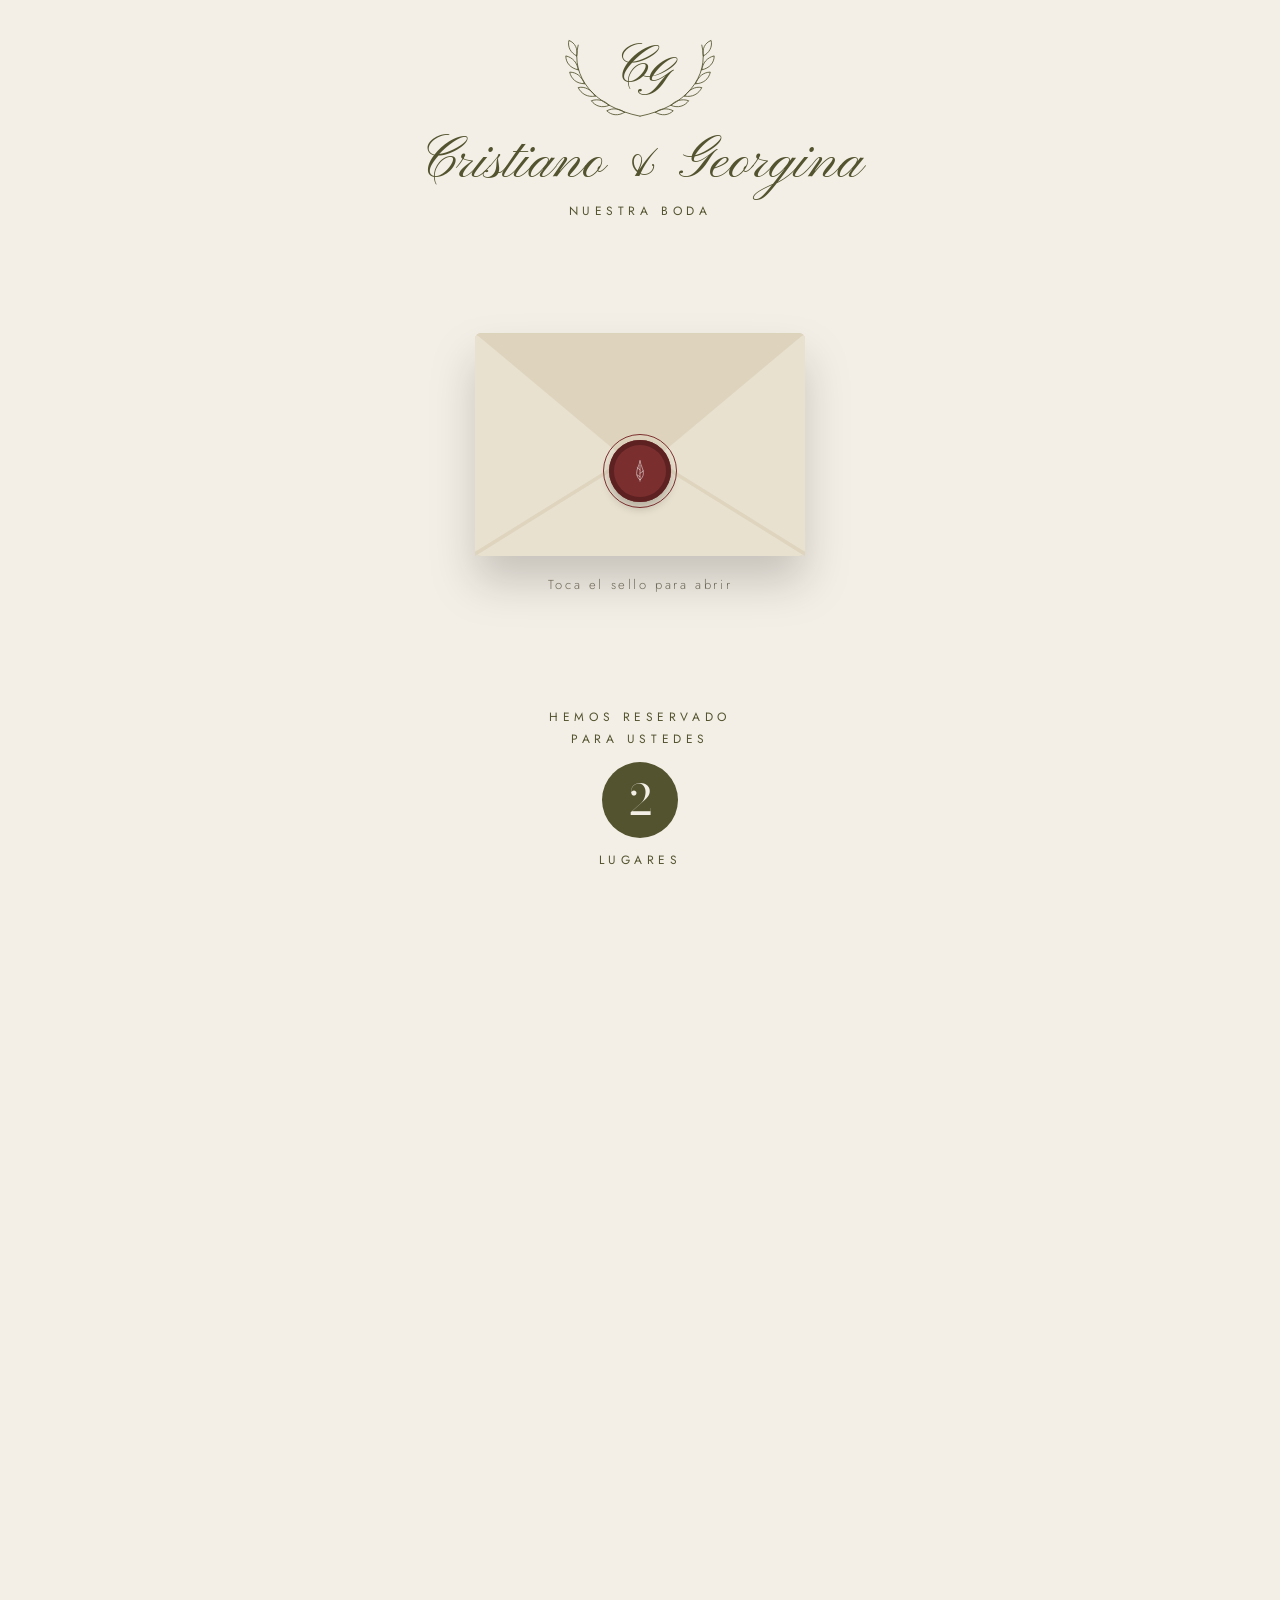
==== invitacion/index.html @ 9b2e47be "Landing de invitaciones digitales e invitación demo Landing con hero 3D, carrusel de diseños, planes" ====
<!doctype html>
<html lang="es" data-tema="olivo">
<head>
  <meta charset="utf-8">
  <meta name="viewport" content="width=device-width, initial-scale=1, viewport-fit=cover">
  <title>Nuestra boda</title>
  <meta name="description" content="Invitación digital de boda">
  <meta name="theme-color" content="#F4EFE6">
  <link rel="preconnect" href="https://fonts.googleapis.com">
  <link rel="preconnect" href="https://fonts.gstatic.com" crossorigin>
  <link href="https://fonts.googleapis.com/css2?family=Bodoni+Moda:ital,opsz,wght@0,6..96,400;0,6..96,500;1,6..96,400;1,6..96,500&family=Jost:wght@300;400;500&family=Pinyon+Script&display=swap" rel="stylesheet">
  <link rel="stylesheet" href="../assets/css/invitacion.css">
</head>
<body class="is-sealed">

  <!-- ================= SOBRE ================= -->
  <section class="intro" id="intro" aria-label="Sobre de la invitación">
    <div class="intro__top">
      <div class="monogram">
        <svg class="monogram__wreath" viewBox="0 0 220 120" aria-hidden="true">
          <g class="leaves">
            <path d="M30 20 C 20 60, 50 100, 110 112"/>
            <path d="M190 20 C 200 60, 170 100, 110 112"/>
            <path d="M28 34c-8-4-12-12-10-20 8 3 12 11 10 20Z"/>
            <path d="M30 52c-10-2-16-9-16-18 9 2 15 9 16 18Z"/>
            <path d="M38 70c-10 0-17-6-19-15 9 0 16 6 19 15Z"/>
            <path d="M52 86c-10 2-18-3-22-11 9-2 17 3 22 11Z"/>
            <path d="M70 98c-9 4-18 1-23-6 9-3 18 0 23 6Z"/>
            <path d="M90 107c-8 5-17 4-23-2 8-4 17-3 23 2Z"/>
            <path d="M192 34c8-4 12-12 10-20-8 3-12 11-10 20Z"/>
            <path d="M190 52c10-2 16-9 16-18-9 2-15 9-16 18Z"/>
            <path d="M182 70c10 0 17-6 19-15-9 0-16 6-19 15Z"/>
            <path d="M168 86c10 2 18-3 22-11-9-2-17 3-22 11Z"/>
            <path d="M150 98c9 4 18 1 23-6-9-3-18 0-23 6Z"/>
            <path d="M130 107c8 5 17 4 23-2-8-4-17-3-23 2Z"/>
          </g>
        </svg>
        <span class="monogram__letters"><b data-ini="0">C</b><b data-ini="1">G</b></span>
      </div>
      <h1 class="intro__names"><span data-novio>Cristiano</span> <i>&amp;</i> <span data-novia>Georgina</span></h1>
      <p class="caps">Nuestra boda</p>
    </div>

    <div class="envelope-wrap">
      <button class="envelope" id="envelope" aria-label="Abrir la invitación">
        <span class="envelope__back"></span>
        <span class="envelope__letter">
          <span class="letter__inner">
            <span class="caps caps--sm">Con mucho amor</span>
            <span class="letter__names"><span data-novio>Cristiano</span> &amp; <span data-novia>Georgina</span></span>
            <span class="letter__date" data-fecha-corta>19 . 06 . 2027</span>
          </span>
        </span>
        <span class="envelope__pocket"></span>
        <span class="envelope__flap"><span class="envelope__flap-inner"></span></span>
        <span class="seal" id="seal">
          <svg viewBox="0 0 60 60" aria-hidden="true"><path d="M30 12c-1 8-6 14-6 22 0 5 3 9 6 12 3-3 6-7 6-12 0-8-5-14-6-22Z"/><path d="M30 20v28M30 28l-5-4M30 34l6-4M30 40l-5-3"/></svg>
          <span class="seal__half seal__half--l"></span>
          <span class="seal__half seal__half--r"></span>
        </span>
      </button>
      <p class="intro__hint">Toca el sello para abrir</p>
    </div>

    <div class="intro__guest">
      <p class="caps" data-guest-line>Hemos reservado para ustedes</p>
      <div class="passes"><span data-pases>2</span></div>
      <p class="caps" data-pases-label>Lugares</p>
    </div>
  </section>

  <!-- ================= CONTENIDO ================= -->
  <main class="content" id="content">

    <!-- Portada -->
    <section class="cover" id="cover">
      <div class="cover__media"><img data-foto="portada" alt="Los novios"></div>
      <div class="cover__text">
        <p class="caps caps--light">Nos casamos</p>
        <h2 class="cover__names"><span data-novio>Cristiano</span><i>&amp;</i><span data-novia>Georgina</span></h2>
        <p class="cover__date" data-fecha-texto>Sábado 19 de junio de 2027</p>
        <p class="caps caps--light caps--sm" data-ciudad>Funchal, Madeira</p>
      </div>
      <div class="cover__scroll"><span></span></div>
    </section>

    <!-- Frase y padres -->
    <section class="block quote">
      <svg class="ornament" viewBox="0 0 120 20" aria-hidden="true"><path d="M2 10h44M74 10h44"/><path d="M60 3l7 7-7 7-7-7z"/></svg>
      <p class="quote__text" data-frase></p>
      <div class="parents" id="parents"></div>
    </section>

    <!-- Cuenta regresiva -->
    <section class="block countdown-block">
      <p class="caps">Faltan</p>
      <div class="countdown" id="countdown">
        <div class="cd"><div class="cd__card" data-unit="d"><span class="cd__top">00</span><span class="cd__bottom">00</span><span class="cd__flip"><span class="cd__flip-front">00</span><span class="cd__flip-back">00</span></span></div><small>Días</small></div>
        <div class="cd"><div class="cd__card" data-unit="h"><span class="cd__top">00</span><span class="cd__bottom">00</span><span class="cd__flip"><span class="cd__flip-front">00</span><span class="cd__flip-back">00</span></span></div><small>Horas</small></div>
        <div class="cd"><div class="cd__card" data-unit="m"><span class="cd__top">00</span><span class="cd__bottom">00</span><span class="cd__flip"><span class="cd__flip-front">00</span><span class="cd__flip-back">00</span></span></div><small>Min</small></div>
        <div class="cd"><div class="cd__card" data-unit="s"><span class="cd__top">00</span><span class="cd__bottom">00</span><span class="cd__flip"><span class="cd__flip-front">00</span><span class="cd__flip-back">00</span></span></div><small>Seg</small></div>
      </div>
      <button class="btn btn--line" id="addCal">
        <svg viewBox="0 0 24 24" aria-hidden="true"><rect x="3.5" y="5" width="17" height="15" rx="1.5"/><path d="M3.5 10h17M8 3v4M16 3v4"/></svg>
        Agregar al calendario
      </button>
    </section>

    <!-- Historia -->
    <section class="block story">
      <p class="caps">Nuestra historia</p>
      <h3 class="title">Así empezó todo</h3>
      <div class="polaroids" id="polaroids"></div>
      <ol class="story__list" id="storyList"></ol>
    </section>

    <!-- Eventos -->
    <section class="block events">
      <p class="caps">Cuándo y dónde</p>
      <h3 class="title">El gran día</h3>
      <div class="events__list" id="events"></div>
    </section>

    <!-- Itinerario -->
    <section class="block timeline-block">
      <p class="caps">Itinerario</p>
      <h3 class="title">Programa del día</h3>
      <div class="timeline" id="timeline"><span class="timeline__line"><i></i></span></div>
    </section>

    <!-- Galeria 3D -->
    <section class="block gallery">
      <p class="caps">Galería</p>
      <h3 class="title">Momentos</h3>
      <div class="coverflow" id="coverflow"></div>
      <div class="dots" id="dots"></div>
    </section>

    <!-- Vestimenta -->
    <section class="block dress">
      <p class="caps">Código de vestimenta</p>
      <h3 class="title" data-vest-titulo>Formal</h3>
      <div class="dress__icons" aria-hidden="true">
        <svg viewBox="0 0 64 80"><path d="M20 6 32 18 44 6l10 6-6 18 4 44H12l4-44-6-18z"/><path d="M32 18v56M28 24h8M26 18l6 10 6-10"/></svg>
        <svg viewBox="0 0 64 80"><path d="M24 6h16l-2 12 6 10-4 4 10 42H14l10-42-4-4 6-10z"/><path d="M24 32h16"/></svg>
      </div>
      <p class="dress__text" data-vest-detalle></p>
      <div class="swatches" id="swatches"></div>
      <p class="dress__note" data-vest-nota></p>
    </section>

    <!-- Regalos -->
    <section class="block gifts">
      <p class="caps">Regalos</p>
      <h3 class="title">Su presencia es nuestro regalo</h3>
      <p class="lead">Si desean tener un detalle con nosotros, les dejamos estas opciones.</p>
      <div class="gifts__list" id="gifts"></div>
    </section>

    <!-- RSVP -->
    <section class="block rsvp" id="rsvp">
      <p class="caps caps--light">Confirmación</p>
      <h3 class="title">¿Nos acompañan?</h3>
      <p class="lead lead--light">Por favor confirmen su asistencia antes del <span data-confirmar></span>.</p>
      <form class="form" id="rsvpForm" novalidate>
        <label class="field">
          <span>Nombre</span>
          <input type="text" name="nombre" required autocomplete="name" placeholder="Nombre de la familia o invitado">
        </label>
        <div class="field">
          <span>Asistencia</span>
          <div class="toggle" role="radiogroup">
            <label><input type="radio" name="asiste" value="si" checked><b>Asistiré con gusto</b></label>
            <label><input type="radio" name="asiste" value="no"><b>No podré asistir</b></label>
          </div>
        </div>
        <label class="field" id="fieldCount">
          <span>Número de personas</span>
          <select name="personas" id="personas"></select>
        </label>
        <label class="field">
          <span>Mensaje para los novios</span>
          <textarea name="mensaje" rows="3" placeholder="Opcional"></textarea>
        </label>
        <button type="submit" class="btn btn--light btn--block">
          <svg viewBox="0 0 24 24" aria-hidden="true"><path d="M4 20l1.3-3.9A8 8 0 1 1 8 19z"/></svg>
          Confirmar por WhatsApp
        </button>
        <p class="form__error" id="formError" role="alert"></p>
      </form>
    </section>

    <footer class="end">
      <div class="end__mono"><span data-ini="0">C</span><i>&amp;</i><span data-ini="1">G</span></div>
      <p class="end__thanks">Gracias por ser parte de nuestra historia</p>
      <p class="caps" data-hashtag>#CristianoYGeorgina</p>
      <a class="end__credit" href="../index.html">Invitación creada con <span data-marca>Nupcia</span></a>
    </footer>
  </main>

  <!-- Control de musica -->
  <button class="music" id="music" aria-label="Pausar música" hidden>
    <span class="music__bars"><i></i><i></i><i></i><i></i></span>
  </button>
  <audio id="audio" loop preload="none"></audio>

  <div class="toast" id="toast" role="status"></div>

  <script src="../assets/vendor/gsap.min.js"></script>
  <script src="../assets/vendor/ScrollTrigger.min.js"></script>
  <script src="../assets/js/config.js"></script>
  <script src="../assets/js/invitacion.js"></script>
</body>
</html>
---- assets/css/invitacion.css ----
/* =========================================================================
   Invitacion digital | Demo
   Temas: olivo (por defecto), noir, terracota, medianoche, rubor.
   Se eligen con ?tema=nombre en la URL.
   ========================================================================= */

:root, [data-tema="olivo"] {
  --bg: #F4EFE6;
  --paper: #FBF8F2;
  --ink: #2B2A26;
  --muted: #77725F;
  --line: #E1D8C6;
  --accent: #53532F;
  --accent-ink: #F4EFE6;
  --accent-soft: #6B6B45;
  --env: #E9E1CF;
  --env-in: #D8CDB5;
  --flap: #DED4BE;
  --seal: #7A2E2E;
  --seal-dark: #5E2121;
  --card: #2B2A26;
  --card-ink: #F4EFE6;
}
[data-tema="noir"] {
  --bg: #1C1B19; --paper: #24221F; --ink: #EDE6D8; --muted: #A69F8E; --line: #3A3731;
  --accent: #C9B88F; --accent-ink: #1C1B19; --accent-soft: #B3A37C;
  --env: #2C2A26; --env-in: #23211E; --flap: #36332D; --seal: #8E7A4E; --seal-dark: #6E5E3A;
  --card: #EDE6D8; --card-ink: #1C1B19;
}
[data-tema="terracota"] {
  --bg: #F1E4D8; --paper: #F8EFE6; --ink: #3A2A22; --muted: #85695A; --line: #E2CDBB;
  --accent: #A4502F; --accent-ink: #F8EFE6; --accent-soft: #B8664A;
  --env: #E6D2C0; --env-in: #D6BDA6; --flap: #DCC4AE; --seal: #8A3B20; --seal-dark: #6C2C16;
  --card: #3A2A22; --card-ink: #F8EFE6;
}
[data-tema="medianoche"] {
  --bg: #1E2838; --paper: #253043; --ink: #E9E6DF; --muted: #A2A9B6; --line: #344157;
  --accent: #CBB98F; --accent-ink: #1E2838; --accent-soft: #B6A57C;
  --env: #2A3547; --env-in: #222C3C; --flap: #344157; --seal: #8A2F35; --seal-dark: #6A2026;
  --card: #E9E6DF; --card-ink: #1E2838;
}
[data-tema="rubor"] {
  --bg: #F3E6E3; --paper: #F9F0EE; --ink: #3B2C2C; --muted: #8A6E6E; --line: #E6D0CB;
  --accent: #9C5B5B; --accent-ink: #F9F0EE; --accent-soft: #AE7070;
  --env: #EAD6D1; --env-in: #DCC2BB; --flap: #E0C8C1; --seal: #8A4646; --seal-dark: #6C3333;
  --card: #3B2C2C; --card-ink: #F9F0EE;
}

:root {
  --serif: "Bodoni Moda", Georgia, serif;
  --sans: "Jost", "Helvetica Neue", Arial, sans-serif;
  --script: "Pinyon Script", cursive;
  --ease: cubic-bezier(.22, 1, .36, 1);
  --w: 560px;
}

*, *::before, *::after { box-sizing: border-box; }
html { -webkit-text-size-adjust: 100%; scroll-behavior: smooth; }
body {
  margin: 0; background: var(--bg); color: var(--ink);
  font-family: var(--sans); font-weight: 300; font-size: 16px; line-height: 1.65;
  -webkit-font-smoothing: antialiased; overflow-x: hidden;
}
body.is-sealed { overflow: hidden; height: 100svh; }
img { display: block; max-width: 100%; }
a { color: inherit; text-decoration: none; }
button { font: inherit; color: inherit; background: none; border: 0; cursor: pointer; }
svg { fill: none; stroke: currentColor; stroke-width: 1.4; stroke-linecap: round; stroke-linejoin: round; }

.caps { font-size: 12px; letter-spacing: .38em; text-transform: uppercase; margin: 0; color: var(--accent); font-weight: 400; }
.caps--sm { font-size: 10px; letter-spacing: .32em; }
.caps--light { color: #F4EFE6; }
.title { font-family: var(--serif); font-weight: 400; font-size: clamp(32px, 8.6vw, 46px); line-height: 1.05; margin: 14px 0 0; }
.lead { color: var(--muted); max-width: 34ch; margin: 18px auto 0; }

.btn {
  display: inline-flex; align-items: center; justify-content: center; gap: 10px;
  height: 52px; padding: 0 26px; border-radius: 999px;
  font-size: 12px; letter-spacing: .16em; text-transform: uppercase; font-weight: 400;
  transition: background-color .35s, color .35s, transform .4s var(--ease), border-color .35s;
}
.btn svg { width: 18px; height: 18px; }
.btn:active { transform: scale(.97); }
.btn--line { border: 1px solid var(--accent); color: var(--accent); }
.btn--line:hover { background: var(--accent); color: var(--accent-ink); }
.btn--solid { background: var(--accent); color: var(--accent-ink); }
.btn--solid:hover { background: var(--ink); color: var(--bg); }
.btn--light { background: var(--accent-ink); color: var(--accent); }
.btn--light:hover { background: var(--ink); color: var(--bg); }
.btn--block { width: 100%; }

/* ================= SOBRE ================= */
.intro {
  position: fixed; inset: 0; z-index: 20; background: var(--bg);
  display: flex; flex-direction: column; align-items: center; justify-content: space-between;
  padding: max(28px, env(safe-area-inset-top)) 20px max(28px, env(safe-area-inset-bottom));
  text-align: center; overflow: hidden;
}
.intro__top { display: flex; flex-direction: column; align-items: center; }
.monogram { position: relative; width: 170px; height: 96px; color: var(--accent); }
.monogram__wreath { position: absolute; inset: 0; width: 100%; height: 100%; }
.monogram__wreath path { stroke-width: 1.1; }
.monogram__letters { position: absolute; inset: 0; display: flex; justify-content: center; align-items: center; font-family: var(--script); font-size: 54px; line-height: 1; padding-bottom: 14px; }
.monogram__letters b { font-weight: 400; }
.monogram__letters b + b { margin: 26px 0 0 -10px; }
.intro__names { font-family: var(--script); font-weight: 400; font-size: clamp(40px, 12vw, 58px); line-height: 1.1; margin: 8px 0 6px; color: var(--accent); }
.intro__names i { font-style: normal; }

.envelope-wrap { display: flex; flex-direction: column; align-items: center; gap: 18px; perspective: 1100px; }
.envelope {
  position: relative; width: min(80vw, 330px); aspect-ratio: 1.48;
  perspective: 900px; display: block; padding: 0;
  filter: drop-shadow(0 26px 22px rgba(0, 0, 0, .18));
  animation: hover-env 4s ease-in-out infinite;
}
@keyframes hover-env { 0%, 100% { transform: translateY(0) rotateX(6deg); } 50% { transform: translateY(-8px) rotateX(10deg); } }
.is-opening .envelope { animation: none; }
.envelope > span { position: absolute; display: block; }
.envelope__back { inset: 0; background: var(--env-in); border-radius: 6px; }
.envelope__letter {
  left: 7%; right: 7%; top: 6%; bottom: 6%;
  background: var(--paper); border-radius: 4px; z-index: 1;
  display: flex; align-items: center; justify-content: center;
}
.letter__inner { display: flex; flex-direction: column; align-items: center; gap: 6px; }
.letter__names { font-family: var(--script); font-size: clamp(20px, 6vw, 28px); white-space: nowrap; color: var(--accent); line-height: 1.1; }
.letter__date { font-family: var(--serif); font-size: 15px; letter-spacing: .2em; color: var(--muted); }
.envelope__pocket {
  inset: 0; z-index: 2; background: var(--env); border-radius: 6px;
  clip-path: polygon(0 0, 50% 58%, 100% 0, 100% 100%, 0 100%);
}
.envelope__pocket::before {
  content: ""; position: absolute; inset: 0; background: var(--flap);
  clip-path: polygon(0 100%, 50% 54%, 100% 100%, 100% 98%, 50% 52%, 0 98%);
  opacity: .9;
}
.envelope__flap {
  left: 0; right: 0; top: 0; height: 62%; z-index: 3;
  transform-origin: 50% 0; transform-style: preserve-3d;
  transform: rotateX(0deg);
}
.envelope__flap::before, .envelope__flap-inner {
  content: ""; position: absolute; inset: 0; display: block;
  clip-path: polygon(0 0, 100% 0, 50% 100%);
  backface-visibility: hidden; -webkit-backface-visibility: hidden;
  border-radius: 6px 6px 0 0;
}
.envelope__flap::before { background: var(--flap); }
.envelope__flap-inner { background: var(--env-in); transform: rotateX(180deg); clip-path: polygon(0 100%, 100% 100%, 50% 0) !important; border-radius: 0 0 6px 6px !important; }

.seal {
  left: 50%; top: 62%; width: 62px; height: 62px; margin: -31px 0 0 -31px; z-index: 4;
  border-radius: 50%; background: var(--seal); color: rgba(255, 255, 255, .55);
  display: grid !important; place-items: center;
  box-shadow: inset 0 0 0 5px var(--seal-dark), 0 6px 10px rgba(0, 0, 0, .22);
  transition: transform .4s var(--ease);
}
.seal::before {
  pointer-events: none;
  content: ""; position: absolute; inset: -6px; border-radius: 50%; border: 1px solid var(--seal);
  animation: pulse 2.4s var(--ease) infinite;
}
@keyframes pulse { 0% { transform: scale(.9); opacity: .9; } 100% { transform: scale(1.6); opacity: 0; } }
.seal svg { width: 34px; height: 34px; stroke-width: 1.6; }
.seal__half { position: absolute; top: 0; bottom: 0; width: 50%; background: var(--seal); opacity: 0; }
.seal__half--l { left: 0; border-radius: 31px 0 0 31px; box-shadow: inset 5px 0 0 var(--seal-dark); }
.seal__half--r { right: 0; border-radius: 0 31px 31px 0; box-shadow: inset -5px 0 0 var(--seal-dark); }
.envelope:hover .seal { transform: scale(1.08); }
.intro__hint { font-size: 13px; letter-spacing: .2em; color: var(--muted); margin: 0; }

.intro__guest { display: flex; flex-direction: column; align-items: center; gap: 12px; }
.intro__guest .caps { max-width: 30ch; line-height: 1.8; }
.passes { width: 76px; height: 76px; border-radius: 50%; background: var(--accent); color: var(--accent-ink); display: grid; place-items: center; font-family: var(--serif); font-size: 42px; line-height: 1; }

/* ================= CONTENIDO ================= */
.content { visibility: hidden; overflow-x: clip; }
body:not(.is-sealed) .content { visibility: visible; }
.no-gsap .intro { display: none; }
.no-gsap .content { visibility: visible; }

.block { max-width: var(--w); margin: 0 auto; padding: 96px 24px; text-align: center; }

/* Portada */
.cover { position: relative; height: 100svh; min-height: 560px; overflow: hidden; color: #F4EFE6; display: flex; align-items: flex-end; justify-content: center; }
.cover__media { position: absolute; inset: 0; background: var(--card); }
.cover__media img { width: 100%; height: 100%; object-fit: cover; object-position: 50% 30%; will-change: transform; }
.cover__media::after { content: ""; position: absolute; inset: 0; background: #1A1916; opacity: .38; }
.cover__text { position: relative; text-align: center; padding: 0 20px 110px; }
.cover__names { font-family: var(--script); font-weight: 400; font-size: clamp(56px, 16vw, 92px); line-height: 1; margin: 14px 0 10px; display: flex; flex-direction: column; align-items: center; }
.cover__names i { font-family: var(--serif); font-size: .42em; font-style: italic; margin: 6px 0; }
.cover__date { font-family: var(--serif); font-size: 22px; margin: 0 0 8px; }
.cover__scroll { position: absolute; bottom: 30px; left: 50%; width: 22px; height: 36px; margin-left: -11px; border: 1px solid rgba(244, 239, 230, .7); border-radius: 12px; }
.cover__scroll span { position: absolute; left: 50%; top: 7px; width: 2px; height: 7px; margin-left: -1px; background: #F4EFE6; border-radius: 2px; animation: wheel 1.8s var(--ease) infinite; }
@keyframes wheel { 0% { transform: translateY(0); opacity: 1; } 100% { transform: translateY(12px); opacity: 0; } }

/* Frase */
.ornament { width: 120px; color: var(--accent); }
.quote__text { font-family: var(--serif); font-style: italic; font-size: clamp(22px, 6vw, 27px); line-height: 1.45; margin: 28px 0 48px; }
.parents { display: grid; grid-template-columns: 1fr 1fr; gap: 20px; border-top: 1px solid var(--line); padding-top: 34px; }
.parents h4 { font-family: var(--sans); font-weight: 400; font-size: 11px; letter-spacing: .3em; text-transform: uppercase; color: var(--accent); margin: 0 0 10px; }
.parents p { margin: 0; font-family: var(--serif); font-size: 19px; line-height: 1.4; }

/* Cuenta regresiva */
.countdown-block { background: var(--paper); max-width: none; }
.countdown { display: flex; justify-content: center; gap: 10px; margin: 26px 0 40px; }
.cd small { display: block; margin-top: 10px; font-size: 11px; letter-spacing: .26em; text-transform: uppercase; color: var(--muted); }
.cd__card { position: relative; width: 70px; height: 84px; perspective: 320px; font-family: var(--serif); font-size: 40px; font-weight: 400; font-variant-numeric: lining-nums tabular-nums; color: var(--card-ink); }
.cd__card::after { content: ""; position: absolute; left: 0; right: 0; top: 50%; height: 1px; background: var(--paper); opacity: .35; z-index: 5; }
.cd__top, .cd__bottom, .cd__flip-front, .cd__flip-back { position: absolute; left: 0; width: 100%; height: 50%; overflow: hidden; background: var(--card); text-align: center; }
.cd__top { top: 0; line-height: 84px; border-radius: 10px 10px 0 0; }
.cd__bottom { bottom: 0; line-height: 0; border-radius: 0 0 10px 10px; }
.cd__flip { position: absolute; left: 0; top: 0; width: 100%; height: 50%; transform-origin: 50% 100%; transform-style: preserve-3d; z-index: 3; }
.cd__flip-front { top: 0; height: 100%; line-height: 84px; border-radius: 10px 10px 0 0; backface-visibility: hidden; -webkit-backface-visibility: hidden; }
.cd__flip-back { top: 0; height: 100%; line-height: 0; border-radius: 0 0 10px 10px; transform: rotateX(180deg); backface-visibility: hidden; -webkit-backface-visibility: hidden; }
.cd__card.is-flipping .cd__flip { animation: flip .62s var(--ease) forwards; }
.cd__flip { visibility: hidden; }
.cd__card.is-flipping .cd__flip { visibility: visible; }
@keyframes flip { from { transform: rotateX(0); } to { transform: rotateX(-180deg); } }

/* Historia */
.polaroids { position: relative; height: 330px; margin: 50px auto 30px; perspective: 1000px; max-width: 340px; }
.polaroid {
  position: absolute; left: 50%; top: 50%; width: 186px; padding: 9px 9px 38px; background: #FFFDF9;
  box-shadow: 0 20px 30px -14px rgba(0, 0, 0, .3); transform-style: preserve-3d;
}
.polaroid img { width: 100%; aspect-ratio: 1; object-fit: cover; }
.polaroid span { position: absolute; left: 0; right: 0; bottom: 8px; font-family: var(--script); font-size: 22px; color: #3A3830; }
.story__list { list-style: none; margin: 0; padding: 0; text-align: left; }
.story__list li { display: grid; grid-template-columns: 84px 1fr; gap: 16px; padding: 24px 0; border-top: 1px solid var(--line); }
.story__list li:last-child { border-bottom: 1px solid var(--line); }
.story__list b { font-family: var(--serif); font-weight: 500; font-size: 30px; color: var(--accent); line-height: 1; }
.story__list h4 { font-family: var(--serif); font-weight: 500; font-size: 22px; margin: 0 0 4px; line-height: 1.2; }
.story__list p { margin: 0; color: var(--muted); font-size: 15px; }

/* Eventos */
.events__list { display: grid; gap: 18px; margin-top: 40px; perspective: 1200px; }
.event {
  background: var(--paper); border: 1px solid var(--line); border-radius: 22px; padding: 36px 26px;
  display: flex; flex-direction: column; align-items: center; gap: 6px; transform-style: preserve-3d;
}
.event__icon { width: 64px; height: 64px; border-radius: 50%; background: var(--accent); color: var(--accent-ink); display: grid; place-items: center; margin-bottom: 12px; }
.event__icon svg { width: 30px; height: 30px; }
.event h4 { font-family: var(--sans); font-weight: 400; font-size: 12px; letter-spacing: .3em; text-transform: uppercase; color: var(--accent); margin: 0; }
.event__place { font-family: var(--serif); font-size: 30px; line-height: 1.15; margin: 6px 0 0; }
.event__addr { color: var(--muted); font-size: 15px; margin: 0; max-width: 28ch; }
.event__time { font-family: var(--serif); font-size: 44px; line-height: 1; margin: 16px 0 20px; }
.event__time small { font-family: var(--sans); font-size: 12px; letter-spacing: .2em; margin-left: 6px; color: var(--muted); }

/* Itinerario */
.timeline { position: relative; margin: 50px auto 0; max-width: 380px; text-align: left; }
.timeline__line { position: absolute; left: 50%; top: 8px; bottom: 8px; width: 1px; background: var(--line); }
.timeline__line i { position: absolute; inset: 0; background: var(--accent); transform-origin: top; transform: scaleY(1); }
.titem { display: grid; grid-template-columns: 1fr 44px 1fr; align-items: center; padding: 16px 0; }
.titem__time { font-family: var(--serif); font-size: 26px; font-weight: 500; text-align: right; }
.titem__dot { width: 13px; height: 13px; border-radius: 50%; background: var(--bg); border: 1px solid var(--accent); justify-self: center; position: relative; z-index: 1; }
.titem__dot::after { content: ""; position: absolute; inset: 3px; border-radius: 50%; background: var(--accent); }
.titem__name { font-size: 15px; letter-spacing: .06em; }

/* Galeria coverflow */
.gallery { max-width: none; overflow: hidden; }
.story { overflow-x: clip; }
.coverflow { position: relative; height: 420px; margin-top: 46px; perspective: 1200px; touch-action: pan-y; cursor: grab; user-select: none; }
.coverflow.is-dragging { cursor: grabbing; }
.cf-item {
  position: absolute; left: 50%; top: 0; width: 260px; height: 380px; margin-left: -130px;
  border-radius: 18px; overflow: hidden; background: var(--card);
  transition: transform .8s var(--ease), opacity .8s var(--ease), filter .8s;
  box-shadow: 0 30px 40px -24px rgba(0, 0, 0, .45);
}
.cf-item img { width: 100%; height: 100%; object-fit: cover; pointer-events: none; -webkit-user-drag: none; }
.coverflow.is-dragging .cf-item { transition: none; }
.dots { display: flex; justify-content: center; gap: 10px; margin-top: 18px; }
.dots button { width: 8px; height: 8px; border-radius: 99px; background: var(--line); transition: width .5s var(--ease), background-color .3s; padding: 0; }
.dots button.is-active { width: 28px; background: var(--accent); }

/* Vestimenta */
.dress__icons { display: flex; justify-content: center; gap: 24px; margin: 34px 0 20px; color: var(--accent); }
.dress__icons svg { width: 54px; height: 68px; stroke-width: 1.2; }
.dress__text { font-family: var(--serif); font-size: 22px; line-height: 1.4; margin: 0 auto; max-width: 26ch; }
.swatches { display: flex; justify-content: center; gap: 12px; margin: 28px 0; }
.swatches span { width: 40px; height: 40px; border-radius: 50%; border: 3px solid var(--paper); box-shadow: 0 0 0 1px var(--line); }
.dress__note { color: var(--muted); font-size: 14px; margin: 0; }

/* Regalos */
.gifts__list { display: grid; gap: 16px; margin-top: 34px; }
.gift { border: 1px solid var(--line); border-radius: 20px; padding: 30px 24px; background: var(--paper); }
.gift h4 { font-family: var(--serif); font-weight: 500; font-size: 26px; margin: 0 0 6px; }
.gift p { color: var(--muted); margin: 0 0 20px; font-size: 15px; }
.gift code { display: block; font-family: var(--sans); font-size: 15px; letter-spacing: .08em; color: var(--ink); margin: -8px 0 20px; }

/* RSVP */
.rsvp { background: var(--accent); color: var(--accent-ink); max-width: none; }
.rsvp > * { max-width: 460px; margin-left: auto; margin-right: auto; }
.rsvp .caps--light { color: var(--accent-ink); opacity: .8; }
.lead--light { color: var(--accent-ink); opacity: .8; }
.form { margin-top: 40px; display: grid; gap: 20px; text-align: left; }
.field { display: grid; gap: 8px; }
.field > span { font-size: 11px; letter-spacing: .26em; text-transform: uppercase; opacity: .85; }
.field textarea { resize: none; }
.field input, .field select, .field textarea {
  width: 100%; font: inherit; font-size: 16px; color: var(--accent-ink);
  background: transparent; border: 0; border-bottom: 1px solid currentColor; border-radius: 0;
  padding: 10px 0; outline: none; transition: border-color .3s;
  -webkit-appearance: none; appearance: none;
}
.field select option { color: #2B2A26; }
.field select { background-image: none; cursor: pointer; }
.field input::placeholder, .field textarea::placeholder { color: var(--accent-ink); opacity: .5; }
.field input:focus, .field textarea:focus, .field select:focus { border-bottom-width: 2px; }
.toggle { display: grid; grid-template-columns: 1fr 1fr; gap: 10px; }
.toggle label { cursor: pointer; }
.toggle input { position: absolute; opacity: 0; pointer-events: none; }
.toggle b { display: block; text-align: center; font-weight: 400; font-size: 14px; padding: 14px 8px; border: 1px solid currentColor; border-radius: 14px; transition: background-color .3s, color .3s; }
.toggle input:checked + b { background: var(--accent-ink); color: var(--accent); }
.toggle input:focus-visible + b { outline: 2px solid var(--accent-ink); outline-offset: 2px; }
.form .btn { margin-top: 10px; }
.form__error { margin: 0; min-height: 1.4em; font-size: 14px; }

/* Final */
.end { text-align: center; padding: 90px 24px 60px; }
.end__mono { font-family: var(--script); font-size: 66px; line-height: 1; color: var(--accent); display: flex; justify-content: center; align-items: center; gap: 10px; }
.end__mono i { font-family: var(--serif); font-size: 26px; font-style: italic; }
.end__thanks { font-family: var(--serif); font-size: 22px; margin: 18px 0 10px; }
.end__credit { display: inline-block; margin-top: 50px; font-size: 12px; letter-spacing: .14em; color: var(--muted); border-bottom: 1px solid var(--line); padding-bottom: 3px; }

/* Musica */
.music {
  position: fixed; right: 18px; bottom: max(18px, env(safe-area-inset-bottom)); z-index: 30;
  width: 50px; height: 50px; border-radius: 50%; background: var(--accent); color: var(--accent-ink);
  display: grid; place-items: center; box-shadow: 0 10px 20px -8px rgba(0, 0, 0, .4);
}
.music__bars { display: flex; align-items: flex-end; gap: 3px; height: 16px; }
.music__bars i { width: 3px; background: currentColor; height: 100%; animation: bars 1s ease-in-out infinite; transform-origin: bottom; }
.music__bars i:nth-child(2) { animation-delay: -.3s; }
.music__bars i:nth-child(3) { animation-delay: -.6s; }
.music__bars i:nth-child(4) { animation-delay: -.15s; }
.music.is-paused .music__bars i { animation-play-state: paused; transform: scaleY(.3); }
@keyframes bars { 0%, 100% { transform: scaleY(.3); } 50% { transform: scaleY(1); } }

/* Toast */
.toast {
  position: fixed; left: 50%; bottom: 30px; z-index: 40; transform: translate(-50%, 30px);
  background: var(--ink); color: var(--bg); padding: 12px 22px; border-radius: 999px; font-size: 14px;
  opacity: 0; pointer-events: none; transition: opacity .4s, transform .5s var(--ease);
}
.toast.is-on { opacity: 1; transform: translate(-50%, 0); }

/* Escritorio: marco lateral solido */
@media (min-width: 900px) {
  .cover__media img { object-position: 50% 25%; }
  .coverflow { height: 460px; }
  .cf-item { width: 290px; height: 420px; margin-left: -145px; }
}

@media (max-width: 380px) {
  .cd__card { width: 62px; height: 76px; font-size: 38px; }
  .cd__top, .cd__flip-front { line-height: 76px; }
  .countdown { gap: 8px; }
  .parents { grid-template-columns: 1fr; }
}
@media (max-height: 640px) {
  .monogram { transform: scale(.8); margin: -10px 0; }
  .intro__names { font-size: 38px; }
  .passes { width: 60px; height: 60px; font-size: 32px; }
}

@media (prefers-reduced-motion: reduce) {
  *, *::before, *::after { animation-duration: .01ms !important; transition-duration: .01ms !important; }
}
.is-opening .seal::before { display: none; }
.music[hidden] { display: none; }
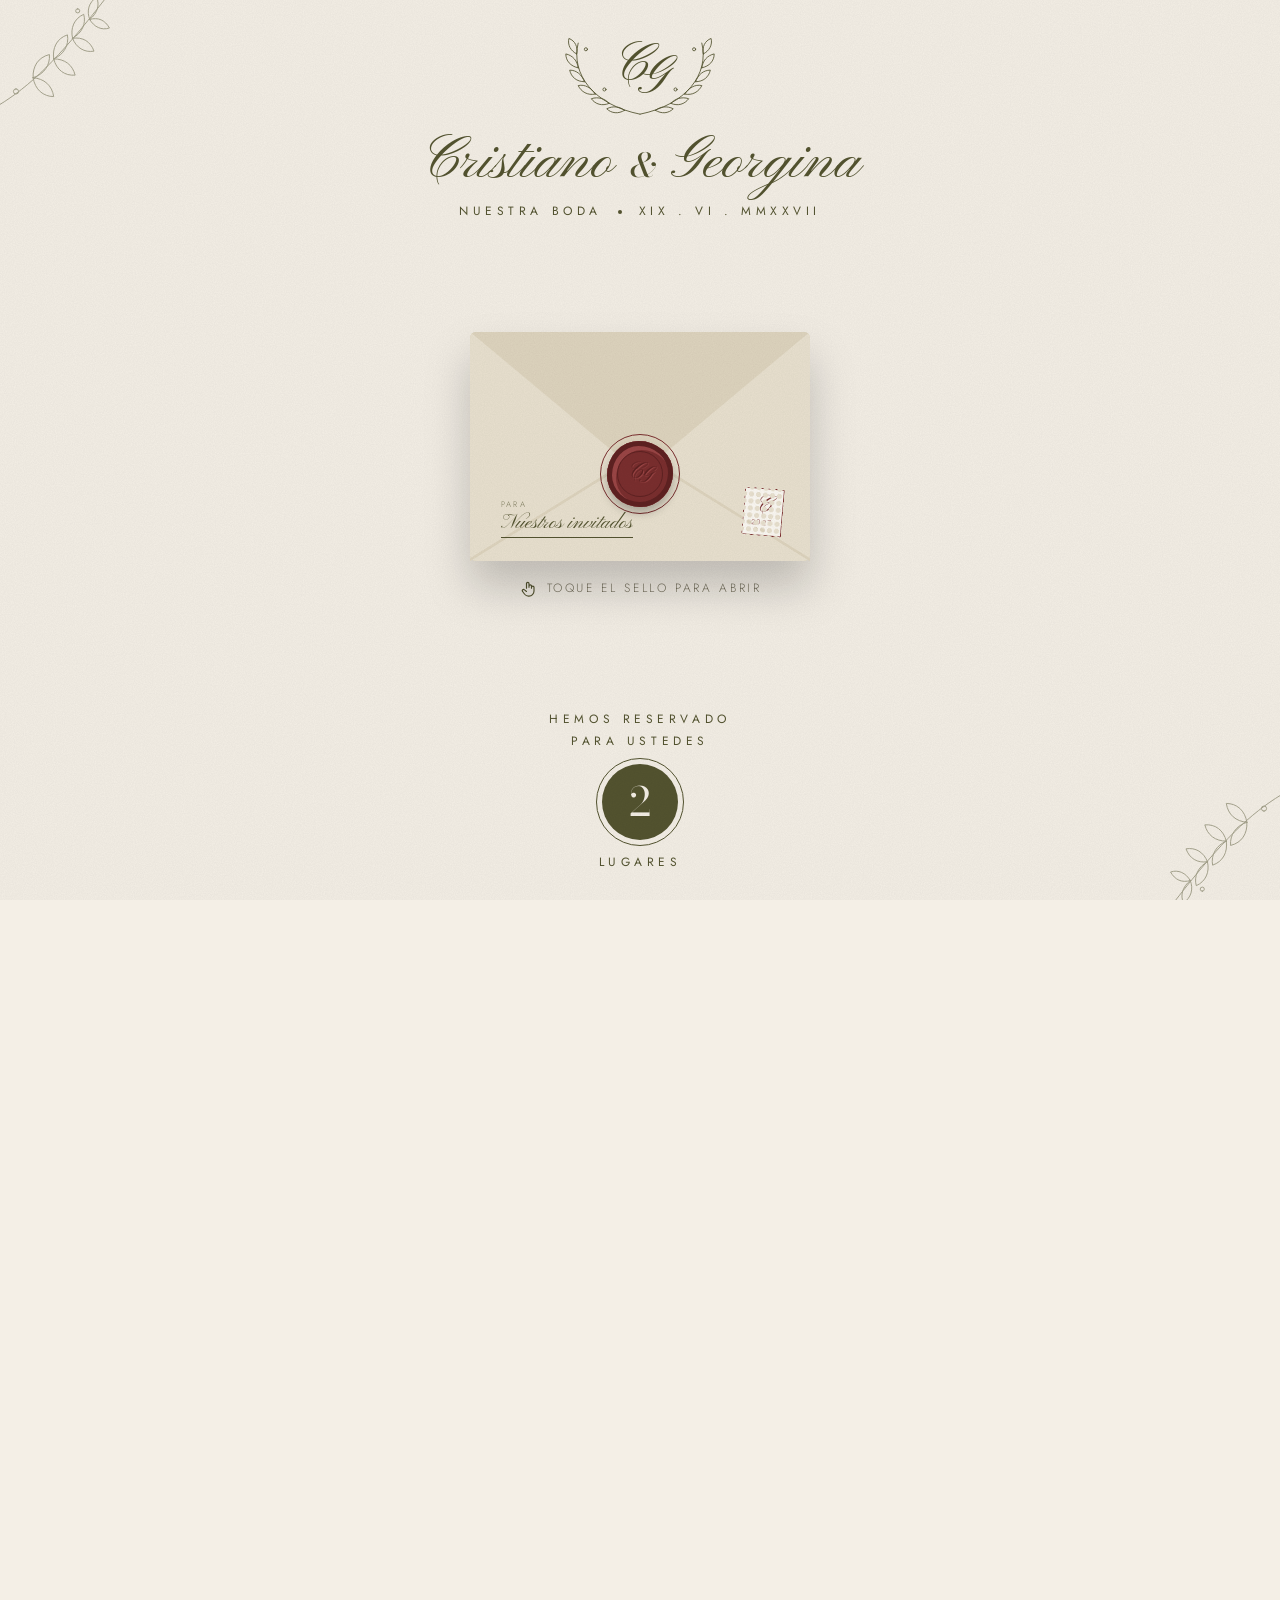
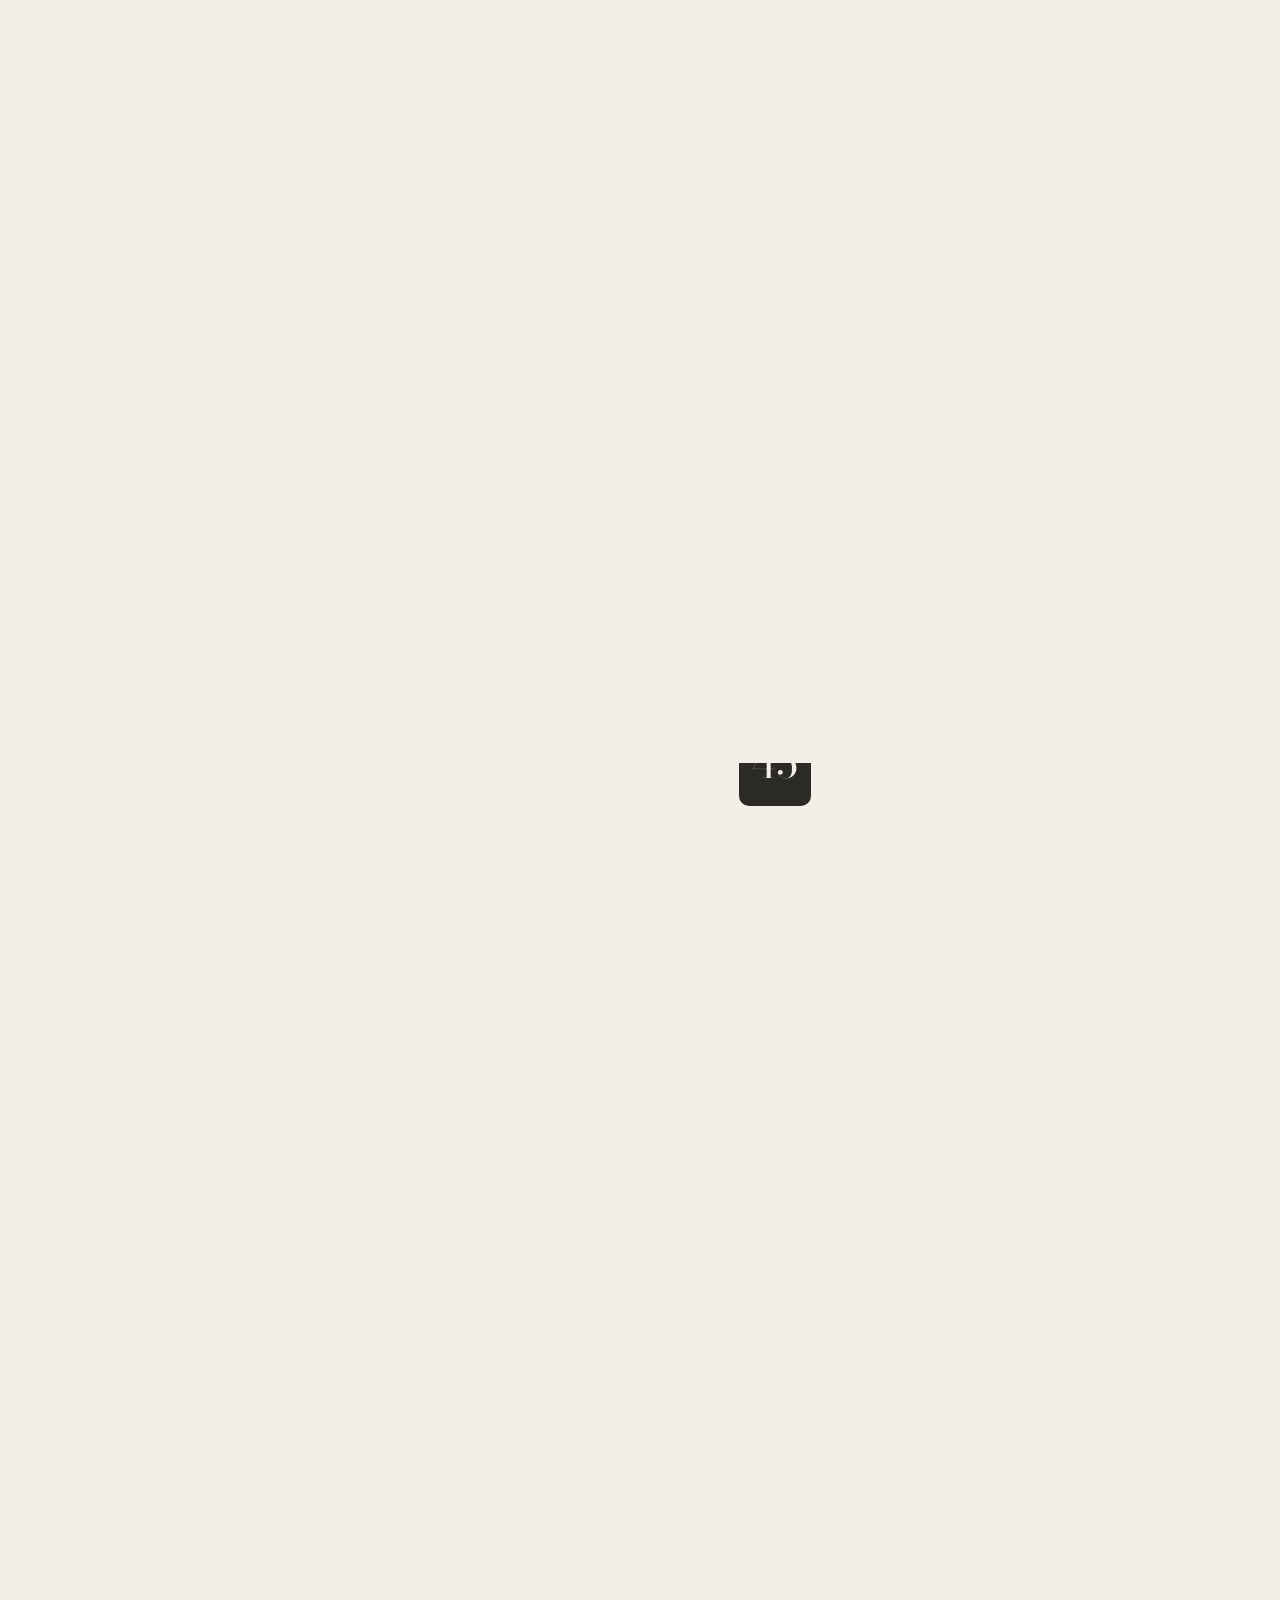
==== commit e59e0ae1: "Versión 2: escena 3D, estudio en vivo e invitación más detallada Landing con escena Three.js, estudi" ====
--- a/invitacion/index.html
+++ b/invitacion/index.html
@@ -13,53 +13,72 @@
 </head>
 <body class="is-sealed">
 
+  <svg class="grain" aria-hidden="true"><filter id="g"><feTurbulence type="fractalNoise" baseFrequency=".9" numOctaves="3" stitchTiles="stitch"/><feColorMatrix values="0 0 0 0 0  0 0 0 0 0  0 0 0 0 0  0 0 0 .6 0"/></filter><rect width="100%" height="100%" filter="url(#g)"/></svg>
+
+  <!-- Simbolos -->
+  <svg width="0" height="0" style="position:absolute" aria-hidden="true">
+    <symbol id="sprig" viewBox="0 0 160 40"><path d="M4 20h152"/><path d="M80 20c-8-10-19-14-30-13 7 9 18 13 30 13Zm0 0c8-10 19-14 30-13-7 9-18 13-30 13Zm-27 0c-6-8-14-11-22-10 5 7 13 10 22 10Zm54 0c6-8 14-11 22-10-5 7-13 10-22 10ZM80 20c-8 10-19 14-30 13 7-9 18-13 30-13Zm0 0c8 10 19 14 30 13-7-9-18-13-30-13Z"/><circle cx="80" cy="20" r="3"/></symbol>
+    <symbol id="branch" viewBox="0 0 140 140"><path d="M8 132C30 96 60 64 132 8"/><path d="M40 92c-14-2-22-12-22-24 13 2 21 11 22 24Zm0 0c4-13 15-20 27-19-3 13-14 20-27 19ZM62 68c-13-3-20-13-19-25 12 3 19 12 19 25Zm0 0c5-12 16-18 28-16-4 12-15 18-28 16ZM86 46c-11-4-17-14-15-25 11 4 17 13 15 25Zm0 0c6-11 17-16 28-13-5 11-16 16-28 13ZM108 26c-9-5-13-14-10-23 9 5 13 13 10 23Zm0 0c7-9 17-12 26-8-6 9-16 12-26 8Z"/><circle cx="24" cy="112" r="3"/><circle cx="118" cy="40" r="2.4"/></symbol>
+    <symbol id="i-anillos" viewBox="0 0 40 40"><circle cx="15" cy="23" r="9"/><circle cx="25" cy="23" r="9"/><path d="M20 6l3 4h-6zM17 10h6"/></symbol>
+    <symbol id="i-copa" viewBox="0 0 40 40"><path d="M10 6h9l-1 10a4 4 0 0 1-7 0zM21 6h9l-1 10a4 4 0 0 1-7 0z"/><path d="M14.5 20v12M25.5 20v12M11 32h7M22 32h7"/></symbol>
+    <symbol id="i-cena" viewBox="0 0 40 40"><circle cx="20" cy="22" r="9"/><circle cx="20" cy="22" r="5"/><path d="M6 8v8a2 2 0 0 0 4 0V8M8 16v18M33 8c-3 2-3 9 0 11v15"/></symbol>
+    <symbol id="i-baile" viewBox="0 0 40 40"><circle cx="15" cy="7" r="3"/><circle cx="26" cy="8" r="3"/><path d="M15 11c-2 6-4 9-7 12M15 11l3 9-4 14M26 12l-3 8 6 14M15 15l11 0M26 12c2 4 5 6 8 6"/></symbol>
+    <symbol id="i-fiesta" viewBox="0 0 40 40"><path d="M8 34 16 12l12 12z"/><path d="M22 8c2 2 2 4 0 6M30 10l2-2M28 16c3-1 5 0 6 2M24 4v2"/><circle cx="33" cy="26" r="1.5"/></symbol>
+    <symbol id="i-pin" viewBox="0 0 24 24"><path d="M12 21s-7-6.2-7-11.5A7 7 0 0 1 19 9.5C19 14.8 12 21 12 21Z"/><circle cx="12" cy="9.5" r="2.5"/></symbol>
+    <symbol id="i-wa" viewBox="0 0 24 24"><path d="M3.5 20.5l1.3-4A8.5 8.5 0 1 1 8 19.3z"/><path d="M9 8.5c0 3.5 2.6 6.5 6.4 6.6l1-1.6-2-1-1 .8c-1-.5-2-1.5-2.4-2.5l.8-1-1-2z"/></symbol>
+    <symbol id="i-cal" viewBox="0 0 24 24"><rect x="3.5" y="5" width="17" height="15" rx="1.5"/><path d="M3.5 10h17M8 3v4M16 3v4"/></symbol>
+    <symbol id="i-copy" viewBox="0 0 24 24"><rect x="8" y="8" width="12" height="12" rx="2"/><path d="M16 8V5a1 1 0 0 0-1-1H5a1 1 0 0 0-1 1v10a1 1 0 0 0 1 1h3"/></symbol>
+  </svg>
+
   <!-- ================= SOBRE ================= -->
   <section class="intro" id="intro" aria-label="Sobre de la invitación">
+    <svg class="corner corner--tl"><use href="#branch"/></svg>
+    <svg class="corner corner--br"><use href="#branch"/></svg>
+
     <div class="intro__top">
       <div class="monogram">
         <svg class="monogram__wreath" viewBox="0 0 220 120" aria-hidden="true">
-          <g class="leaves">
-            <path d="M30 20 C 20 60, 50 100, 110 112"/>
-            <path d="M190 20 C 200 60, 170 100, 110 112"/>
-            <path d="M28 34c-8-4-12-12-10-20 8 3 12 11 10 20Z"/>
-            <path d="M30 52c-10-2-16-9-16-18 9 2 15 9 16 18Z"/>
-            <path d="M38 70c-10 0-17-6-19-15 9 0 16 6 19 15Z"/>
-            <path d="M52 86c-10 2-18-3-22-11 9-2 17 3 22 11Z"/>
-            <path d="M70 98c-9 4-18 1-23-6 9-3 18 0 23 6Z"/>
-            <path d="M90 107c-8 5-17 4-23-2 8-4 17-3 23 2Z"/>
-            <path d="M192 34c8-4 12-12 10-20-8 3-12 11-10 20Z"/>
-            <path d="M190 52c10-2 16-9 16-18-9 2-15 9-16 18Z"/>
-            <path d="M182 70c10 0 17-6 19-15-9 0-16 6-19 15Z"/>
-            <path d="M168 86c10 2 18-3 22-11-9-2-17 3-22 11Z"/>
-            <path d="M150 98c9 4 18 1 23-6-9-3-18 0-23 6Z"/>
-            <path d="M130 107c8 5 17 4 23-2-8-4-17-3-23 2Z"/>
+          <g>
+            <path d="M30 20 C 20 60, 50 100, 110 112"/><path d="M190 20 C 200 60, 170 100, 110 112"/>
+            <path d="M28 34c-8-4-12-12-10-20 8 3 12 11 10 20Z"/><path d="M30 52c-10-2-16-9-16-18 9 2 15 9 16 18Z"/>
+            <path d="M38 70c-10 0-17-6-19-15 9 0 16 6 19 15Z"/><path d="M52 86c-10 2-18-3-22-11 9-2 17 3 22 11Z"/>
+            <path d="M70 98c-9 4-18 1-23-6 9-3 18 0 23 6Z"/><path d="M90 107c-8 5-17 4-23-2 8-4 17-3 23 2Z"/>
+            <path d="M192 34c8-4 12-12 10-20-8 3-12 11-10 20Z"/><path d="M190 52c10-2 16-9 16-18-9 2-15 9-16 18Z"/>
+            <path d="M182 70c10 0 17-6 19-15-9 0-16 6-19 15Z"/><path d="M168 86c10 2 18-3 22-11-9-2-17 3-22 11Z"/>
+            <path d="M150 98c9 4 18 1 23-6-9-3-18 0-23 6Z"/><path d="M130 107c8 5 17 4 23-2-8-4-17-3-23 2Z"/>
+            <circle cx="40" cy="28" r="2"/><circle cx="180" cy="28" r="2"/><circle cx="64" cy="80" r="2"/><circle cx="156" cy="80" r="2"/>
           </g>
         </svg>
         <span class="monogram__letters"><b data-ini="0">C</b><b data-ini="1">G</b></span>
       </div>
       <h1 class="intro__names"><span data-novio>Cristiano</span> <i>&amp;</i> <span data-novia>Georgina</span></h1>
-      <p class="caps">Nuestra boda</p>
+      <p class="caps">Nuestra boda <span class="dot"></span> <span data-fecha-romana>XIX . VI . MMXXVII</span></p>
     </div>
 
     <div class="envelope-wrap">
       <button class="envelope" id="envelope" aria-label="Abrir la invitación">
-        <span class="envelope__back"></span>
+        <span class="envelope__back"><span class="envelope__liner"></span></span>
         <span class="envelope__letter">
           <span class="letter__inner">
             <span class="caps caps--sm">Con mucho amor</span>
             <span class="letter__names"><span data-novio>Cristiano</span> &amp; <span data-novia>Georgina</span></span>
+            <span class="letter__rule"></span>
             <span class="letter__date" data-fecha-corta>19 . 06 . 2027</span>
           </span>
         </span>
-        <span class="envelope__pocket"></span>
+        <span class="envelope__pocket">
+          <span class="envelope__to"><small>Para</small><b data-guest>Nuestros invitados</b></span>
+          <span class="envelope__stamp"><b data-ini="0">C</b><small data-anio>2027</small></span>
+        </span>
         <span class="envelope__flap"><span class="envelope__flap-inner"></span></span>
         <span class="seal" id="seal">
-          <svg viewBox="0 0 60 60" aria-hidden="true"><path d="M30 12c-1 8-6 14-6 22 0 5 3 9 6 12 3-3 6-7 6-12 0-8-5-14-6-22Z"/><path d="M30 20v28M30 28l-5-4M30 34l6-4M30 40l-5-3"/></svg>
+          <span class="seal__wax"></span>
+          <span class="seal__mark"><b data-ini="0">C</b><b data-ini="1">G</b></span>
           <span class="seal__half seal__half--l"></span>
           <span class="seal__half seal__half--r"></span>
         </span>
       </button>
-      <p class="intro__hint">Toca el sello para abrir</p>
+      <p class="intro__hint"><svg viewBox="0 0 24 24" aria-hidden="true"><path d="M9 11V5.5a1.5 1.5 0 0 1 3 0V10m0-1.5a1.5 1.5 0 0 1 3 0V11m0-1a1.5 1.5 0 0 1 3 0v4.5a6 6 0 0 1-6 6h-.6a6 6 0 0 1-4.6-2.2L4.3 15a1.5 1.5 0 0 1 2.3-2L9 15"/></svg>Toque el sello para abrir</p>
     </div>
 
     <div class="intro__guest">
@@ -69,29 +88,39 @@
     </div>
   </section>
 
+  <canvas class="petals" id="petals" aria-hidden="true"></canvas>
+
   <!-- ================= CONTENIDO ================= -->
   <main class="content" id="content">
 
     <!-- Portada -->
     <section class="cover" id="cover">
       <div class="cover__media"><img data-foto="portada" alt="Los novios"></div>
+      <div class="cover__frame" aria-hidden="true"><i></i><i></i><i></i><i></i></div>
       <div class="cover__text">
         <p class="caps caps--light">Nos casamos</p>
         <h2 class="cover__names"><span data-novio>Cristiano</span><i>&amp;</i><span data-novia>Georgina</span></h2>
-        <p class="cover__date" data-fecha-texto>Sábado 19 de junio de 2027</p>
+        <div class="cover__date">
+          <span data-dia-semana>Sábado</span>
+          <b data-dia>19</b>
+          <span data-mes-anio>Junio 2027</span>
+        </div>
         <p class="caps caps--light caps--sm" data-ciudad>Funchal, Madeira</p>
       </div>
       <div class="cover__scroll"><span></span></div>
     </section>
 
-    <!-- Frase y padres -->
-    <section class="block quote">
-      <svg class="ornament" viewBox="0 0 120 20" aria-hidden="true"><path d="M2 10h44M74 10h44"/><path d="M60 3l7 7-7 7-7-7z"/></svg>
+    <!-- Bienvenida -->
+    <section class="block welcome">
+      <svg class="sprig draw"><use href="#sprig"/></svg>
+      <p class="welcome__lead">Con la bendición de Dios y de nuestros padres</p>
+      <div class="arch"><img data-foto="bienvenida" alt="" loading="lazy"><span class="arch__line"></span></div>
       <p class="quote__text" data-frase></p>
       <div class="parents" id="parents"></div>
-    </section>
-
-    <!-- Cuenta regresiva -->
+      <p class="welcome__invite">tenemos el honor de invitarle a celebrar nuestro matrimonio</p>
+    </section>
+
+    <!-- Cuenta regresiva + calendario -->
     <section class="block countdown-block">
       <p class="caps">Faltan</p>
       <div class="countdown" id="countdown">
@@ -100,24 +129,23 @@
         <div class="cd"><div class="cd__card" data-unit="m"><span class="cd__top">00</span><span class="cd__bottom">00</span><span class="cd__flip"><span class="cd__flip-front">00</span><span class="cd__flip-back">00</span></span></div><small>Min</small></div>
         <div class="cd"><div class="cd__card" data-unit="s"><span class="cd__top">00</span><span class="cd__bottom">00</span><span class="cd__flip"><span class="cd__flip-front">00</span><span class="cd__flip-back">00</span></span></div><small>Seg</small></div>
       </div>
-      <button class="btn btn--line" id="addCal">
-        <svg viewBox="0 0 24 24" aria-hidden="true"><rect x="3.5" y="5" width="17" height="15" rx="1.5"/><path d="M3.5 10h17M8 3v4M16 3v4"/></svg>
-        Agregar al calendario
-      </button>
+      <div class="calendar" id="calendar"></div>
+      <button class="btn btn--line" id="addCal"><svg><use href="#i-cal"/></svg>Agregar al calendario</button>
     </section>
 
     <!-- Historia -->
     <section class="block story">
       <p class="caps">Nuestra historia</p>
       <h3 class="title">Así empezó todo</h3>
-      <div class="polaroids" id="polaroids"></div>
-      <ol class="story__list" id="storyList"></ol>
+      <svg class="sprig sprig--sm draw"><use href="#sprig"/></svg>
+      <div class="story__list" id="storyList"><span class="story__line"><i></i></span></div>
     </section>
 
     <!-- Eventos -->
     <section class="block events">
       <p class="caps">Cuándo y dónde</p>
       <h3 class="title">El gran día</h3>
+      <svg class="sprig sprig--sm draw"><use href="#sprig"/></svg>
       <div class="events__list" id="events"></div>
     </section>
 
@@ -125,13 +153,23 @@
     <section class="block timeline-block">
       <p class="caps">Itinerario</p>
       <h3 class="title">Programa del día</h3>
+      <svg class="sprig sprig--sm draw"><use href="#sprig"/></svg>
       <div class="timeline" id="timeline"><span class="timeline__line"><i></i></span></div>
+    </section>
+
+    <!-- Padrinos -->
+    <section class="block sponsors">
+      <p class="caps">Con el cariño de</p>
+      <h3 class="title">Nuestros padrinos</h3>
+      <svg class="sprig sprig--sm draw"><use href="#sprig"/></svg>
+      <div class="sponsors__grid" id="sponsors"></div>
     </section>
 
     <!-- Galeria 3D -->
     <section class="block gallery">
       <p class="caps">Galería</p>
       <h3 class="title">Momentos</h3>
+      <p class="gallery__hint">Deslice para ver más, toque para ampliar</p>
       <div class="coverflow" id="coverflow"></div>
       <div class="dots" id="dots"></div>
     </section>
@@ -141,12 +179,26 @@
       <p class="caps">Código de vestimenta</p>
       <h3 class="title" data-vest-titulo>Formal</h3>
       <div class="dress__icons" aria-hidden="true">
-        <svg viewBox="0 0 64 80"><path d="M20 6 32 18 44 6l10 6-6 18 4 44H12l4-44-6-18z"/><path d="M32 18v56M28 24h8M26 18l6 10 6-10"/></svg>
-        <svg viewBox="0 0 64 80"><path d="M24 6h16l-2 12 6 10-4 4 10 42H14l10-42-4-4 6-10z"/><path d="M24 32h16"/></svg>
+        <figure>
+          <svg viewBox="0 0 80 120"><path d="M24 10 40 26 56 10l14 8-8 26 6 66H12l6-66-8-26z"/><path d="M40 26v84M34 34h12M30 26l10 14 10-14M22 44l6 2M58 44l-6 2"/><path d="M36 30l4 4 4-4-4-4z"/></svg>
+          <figcaption>Caballeros</figcaption>
+        </figure>
+        <figure>
+          <svg viewBox="0 0 80 120"><path d="M30 8h20l-2 16 8 14-6 6 20 70H10l20-70-6-6 8-14z"/><path d="M28 44h24M24 70c10 4 22 4 32 0M18 92c14 5 30 5 44 0"/><path d="M34 8c2 6 10 6 12 0"/></svg>
+          <figcaption>Damas</figcaption>
+        </figure>
       </div>
       <p class="dress__text" data-vest-detalle></p>
       <div class="swatches" id="swatches"></div>
       <p class="dress__note" data-vest-nota></p>
+    </section>
+
+    <!-- Hospedaje -->
+    <section class="block stay">
+      <p class="caps">Si nos visitan</p>
+      <h3 class="title">Hospedaje sugerido</h3>
+      <svg class="sprig sprig--sm draw"><use href="#sprig"/></svg>
+      <div class="stay__list" id="stay"></div>
     </section>
 
     <!-- Regalos -->
@@ -157,11 +209,21 @@
       <div class="gifts__list" id="gifts"></div>
     </section>
 
+    <!-- Hashtag -->
+    <section class="block social">
+      <p class="caps">Compartan sus fotos</p>
+      <p class="social__tag" data-hashtag>#CristianoYGeorgina</p>
+      <p class="lead">Usen nuestro hashtag en sus publicaciones para que podamos guardar cada recuerdo.</p>
+      <button class="btn btn--line" id="copyTag"><svg><use href="#i-copy"/></svg>Copiar hashtag</button>
+    </section>
+
     <!-- RSVP -->
     <section class="block rsvp" id="rsvp">
+      <svg class="corner corner--rsvp-l"><use href="#branch"/></svg>
+      <svg class="corner corner--rsvp-r"><use href="#branch"/></svg>
       <p class="caps caps--light">Confirmación</p>
       <h3 class="title">¿Nos acompañan?</h3>
-      <p class="lead lead--light">Por favor confirmen su asistencia antes del <span data-confirmar></span>.</p>
+      <p class="lead lead--light">Por favor confirmen su asistencia antes del <b data-confirmar></b>.</p>
       <form class="form" id="rsvpForm" novalidate>
         <label class="field">
           <span>Nombre</span>
@@ -174,33 +236,54 @@
             <label><input type="radio" name="asiste" value="no"><b>No podré asistir</b></label>
           </div>
         </div>
-        <label class="field" id="fieldCount">
-          <span>Número de personas</span>
-          <select name="personas" id="personas"></select>
-        </label>
+        <div class="when-yes">
+          <div class="field">
+            <span>Número de personas</span>
+            <div class="people" id="people"></div>
+          </div>
+          <label class="field">
+            <span>Menú especial</span>
+            <select name="menu" id="menu"></select>
+          </label>
+          <label class="field">
+            <span>Una canción que no puede faltar</span>
+            <input type="text" name="cancion" placeholder="Opcional">
+          </label>
+        </div>
         <label class="field">
           <span>Mensaje para los novios</span>
           <textarea name="mensaje" rows="3" placeholder="Opcional"></textarea>
         </label>
-        <button type="submit" class="btn btn--light btn--block">
-          <svg viewBox="0 0 24 24" aria-hidden="true"><path d="M4 20l1.3-3.9A8 8 0 1 1 8 19z"/></svg>
-          Confirmar por WhatsApp
-        </button>
+        <button type="submit" class="btn btn--light btn--block"><svg><use href="#i-wa"/></svg>Confirmar por WhatsApp</button>
         <p class="form__error" id="formError" role="alert"></p>
       </form>
+      <div class="thanks" id="thanks" hidden>
+        <span class="thanks__seal"><b data-ini="0">C</b><b data-ini="1">G</b></span>
+        <p class="title">Gracias</p>
+        <p class="lead lead--light">Su respuesta se abrió en WhatsApp. Solo falta enviarla.</p>
+        <button class="btn btn--ghost" id="rsvpAgain">Editar respuesta</button>
+      </div>
     </section>
 
     <footer class="end">
+      <svg class="corner corner--end"><use href="#branch"/></svg>
       <div class="end__mono"><span data-ini="0">C</span><i>&amp;</i><span data-ini="1">G</span></div>
       <p class="end__thanks">Gracias por ser parte de nuestra historia</p>
-      <p class="caps" data-hashtag>#CristianoYGeorgina</p>
+      <p class="end__days" id="endDays">Nos vemos pronto</p>
       <a class="end__credit" href="../index.html">Invitación creada con <span data-marca>Nupcia</span></a>
     </footer>
   </main>
 
-  <!-- Control de musica -->
-  <button class="music" id="music" aria-label="Pausar música" hidden>
-    <span class="music__bars"><i></i><i></i><i></i><i></i></span>
+  <!-- Lightbox -->
+  <div class="lightbox" id="lightbox" hidden>
+    <button class="lightbox__close" aria-label="Cerrar"><svg viewBox="0 0 24 24"><path d="M6 6l12 12M18 6 6 18"/></svg></button>
+    <img alt="">
+  </div>
+
+  <!-- Musica -->
+  <button class="music is-paused" id="music" aria-label="Reproducir música" hidden>
+    <span class="music__disc"><i></i></span>
+    <span class="music__label">Música</span>
   </button>
   <audio id="audio" loop preload="none"></audio>
 
--- a/assets/css/invitacion.css
+++ b/assets/css/invitacion.css
@@ -1,48 +1,42 @@
 /* =========================================================================
-   Invitacion digital | Demo
+   Invitacion digital | Demo v2
    Temas: olivo (por defecto), noir, terracota, medianoche, rubor.
    Se eligen con ?tema=nombre en la URL.
    ========================================================================= */
 
 :root, [data-tema="olivo"] {
-  --bg: #F4EFE6;
-  --paper: #FBF8F2;
-  --ink: #2B2A26;
-  --muted: #77725F;
-  --line: #E1D8C6;
-  --accent: #53532F;
-  --accent-ink: #F4EFE6;
-  --accent-soft: #6B6B45;
-  --env: #E9E1CF;
-  --env-in: #D8CDB5;
-  --flap: #DED4BE;
-  --seal: #7A2E2E;
-  --seal-dark: #5E2121;
-  --card: #2B2A26;
-  --card-ink: #F4EFE6;
+  --bg: #F4EFE6; --paper: #FBF8F2; --ink: #2B2A26; --muted: #77725F; --line: #E1D8C6;
+  --accent: #53532F; --accent-ink: #F4EFE6; --accent-deep: #3C3C22; --gold: #B8975A;
+  --env: #E9E1CF; --env-in: #D8CDB5; --flap: #DED4BE; --liner-a: #53532F; --liner-b: #6B6B45;
+  --seal: #7A2E2E; --seal-dark: #5E2121; --seal-light: #9A4545;
+  --card: #2B2A26; --card-ink: #F4EFE6;
 }
 [data-tema="noir"] {
   --bg: #1C1B19; --paper: #24221F; --ink: #EDE6D8; --muted: #A69F8E; --line: #3A3731;
-  --accent: #C9B88F; --accent-ink: #1C1B19; --accent-soft: #B3A37C;
-  --env: #2C2A26; --env-in: #23211E; --flap: #36332D; --seal: #8E7A4E; --seal-dark: #6E5E3A;
+  --accent: #C9B88F; --accent-ink: #1C1B19; --accent-deep: #A8976C; --gold: #C9B88F;
+  --env: #2C2A26; --env-in: #23211E; --flap: #36332D; --liner-a: #C9B88F; --liner-b: #A8976C;
+  --seal: #8E7A4E; --seal-dark: #6E5E3A; --seal-light: #B09A68;
   --card: #EDE6D8; --card-ink: #1C1B19;
 }
 [data-tema="terracota"] {
   --bg: #F1E4D8; --paper: #F8EFE6; --ink: #3A2A22; --muted: #85695A; --line: #E2CDBB;
-  --accent: #A4502F; --accent-ink: #F8EFE6; --accent-soft: #B8664A;
-  --env: #E6D2C0; --env-in: #D6BDA6; --flap: #DCC4AE; --seal: #8A3B20; --seal-dark: #6C2C16;
+  --accent: #A4502F; --accent-ink: #F8EFE6; --accent-deep: #7E3B21; --gold: #B98A5A;
+  --env: #E6D2C0; --env-in: #D6BDA6; --flap: #DCC4AE; --liner-a: #A4502F; --liner-b: #C06A48;
+  --seal: #8A3B20; --seal-dark: #6C2C16; --seal-light: #A8553A;
   --card: #3A2A22; --card-ink: #F8EFE6;
 }
 [data-tema="medianoche"] {
   --bg: #1E2838; --paper: #253043; --ink: #E9E6DF; --muted: #A2A9B6; --line: #344157;
-  --accent: #CBB98F; --accent-ink: #1E2838; --accent-soft: #B6A57C;
-  --env: #2A3547; --env-in: #222C3C; --flap: #344157; --seal: #8A2F35; --seal-dark: #6A2026;
+  --accent: #CBB98F; --accent-ink: #1E2838; --accent-deep: #A8976C; --gold: #CBB98F;
+  --env: #2A3547; --env-in: #222C3C; --flap: #344157; --liner-a: #CBB98F; --liner-b: #8A2F35;
+  --seal: #8A2F35; --seal-dark: #6A2026; --seal-light: #A8464C;
   --card: #E9E6DF; --card-ink: #1E2838;
 }
 [data-tema="rubor"] {
   --bg: #F3E6E3; --paper: #F9F0EE; --ink: #3B2C2C; --muted: #8A6E6E; --line: #E6D0CB;
-  --accent: #9C5B5B; --accent-ink: #F9F0EE; --accent-soft: #AE7070;
-  --env: #EAD6D1; --env-in: #DCC2BB; --flap: #E0C8C1; --seal: #8A4646; --seal-dark: #6C3333;
+  --accent: #9C5B5B; --accent-ink: #F9F0EE; --accent-deep: #7A4242; --gold: #B98F7A;
+  --env: #EAD6D1; --env-in: #DCC2BB; --flap: #E0C8C1; --liner-a: #9C5B5B; --liner-b: #B87878;
+  --seal: #8A4646; --seal-dark: #6C3333; --seal-light: #A86060;
   --card: #3B2C2C; --card-ink: #F9F0EE;
 }
 
@@ -51,7 +45,7 @@
   --sans: "Jost", "Helvetica Neue", Arial, sans-serif;
   --script: "Pinyon Script", cursive;
   --ease: cubic-bezier(.22, 1, .36, 1);
-  --w: 560px;
+  --w: 580px;
 }
 
 *, *::before, *::after { box-sizing: border-box; }
@@ -64,14 +58,22 @@
 body.is-sealed { overflow: hidden; height: 100svh; }
 img { display: block; max-width: 100%; }
 a { color: inherit; text-decoration: none; }
-button { font: inherit; color: inherit; background: none; border: 0; cursor: pointer; }
+button { font: inherit; color: inherit; background: none; border: 0; cursor: pointer; padding: 0; }
 svg { fill: none; stroke: currentColor; stroke-width: 1.4; stroke-linecap: round; stroke-linejoin: round; }
+[hidden] { display: none !important; }
+
+.grain { position: fixed; inset: 0; width: 100%; height: 100%; pointer-events: none; z-index: 50; opacity: .08; mix-blend-mode: multiply; }
+[data-tema="noir"] .grain, [data-tema="medianoche"] .grain { mix-blend-mode: screen; opacity: .05; }
 
 .caps { font-size: 12px; letter-spacing: .38em; text-transform: uppercase; margin: 0; color: var(--accent); font-weight: 400; }
 .caps--sm { font-size: 10px; letter-spacing: .32em; }
 .caps--light { color: #F4EFE6; }
-.title { font-family: var(--serif); font-weight: 400; font-size: clamp(32px, 8.6vw, 46px); line-height: 1.05; margin: 14px 0 0; }
+.dot { display: inline-block; width: 4px; height: 4px; border-radius: 50%; background: currentColor; vertical-align: middle; margin: 0 8px; }
+.title { font-family: var(--serif); font-weight: 400; font-size: clamp(32px, 8.6vw, 46px); line-height: 1.08; margin: 14px 0 0; }
 .lead { color: var(--muted); max-width: 34ch; margin: 18px auto 0; }
+.sprig { display: block; width: 150px; height: 38px; margin: 0 auto; color: var(--accent); stroke-width: 1.1; }
+.sprig--sm { width: 120px; height: 30px; margin-top: 18px; }
+.corner { position: absolute; width: 120px; height: 120px; color: var(--accent); opacity: .5; stroke-width: 1.1; pointer-events: none; }
 
 .btn {
   display: inline-flex; align-items: center; justify-content: center; gap: 10px;
@@ -87,224 +89,323 @@
 .btn--solid:hover { background: var(--ink); color: var(--bg); }
 .btn--light { background: var(--accent-ink); color: var(--accent); }
 .btn--light:hover { background: var(--ink); color: var(--bg); }
+.btn--ghost { border: 1px solid var(--accent-ink); color: var(--accent-ink); }
 .btn--block { width: 100%; }
 
 /* ================= SOBRE ================= */
 .intro {
   position: fixed; inset: 0; z-index: 20; background: var(--bg);
   display: flex; flex-direction: column; align-items: center; justify-content: space-between;
-  padding: max(28px, env(safe-area-inset-top)) 20px max(28px, env(safe-area-inset-bottom));
+  padding: max(26px, env(safe-area-inset-top)) 20px max(26px, env(safe-area-inset-bottom));
   text-align: center; overflow: hidden;
 }
-.intro__top { display: flex; flex-direction: column; align-items: center; }
+.corner--tl { top: -8px; left: -8px; transform: rotate(90deg) scaleX(-1); }
+.corner--br { bottom: -8px; right: -8px; transform: rotate(-90deg) scaleX(-1); }
+.intro__top { display: flex; flex-direction: column; align-items: center; position: relative; z-index: 1; }
 .monogram { position: relative; width: 170px; height: 96px; color: var(--accent); }
 .monogram__wreath { position: absolute; inset: 0; width: 100%; height: 100%; }
-.monogram__wreath path { stroke-width: 1.1; }
+.monogram__wreath path, .monogram__wreath circle { stroke-width: 1.1; }
 .monogram__letters { position: absolute; inset: 0; display: flex; justify-content: center; align-items: center; font-family: var(--script); font-size: 54px; line-height: 1; padding-bottom: 14px; }
 .monogram__letters b { font-weight: 400; }
 .monogram__letters b + b { margin: 26px 0 0 -10px; }
-.intro__names { font-family: var(--script); font-weight: 400; font-size: clamp(40px, 12vw, 58px); line-height: 1.1; margin: 8px 0 6px; color: var(--accent); }
-.intro__names i { font-style: normal; }
-
-.envelope-wrap { display: flex; flex-direction: column; align-items: center; gap: 18px; perspective: 1100px; }
+.intro__names { font-family: var(--script); font-weight: 400; font-size: clamp(40px, 12vw, 60px); line-height: 1.1; margin: 8px 0 6px; color: var(--accent); }
+.intro__names i { font-style: normal; font-family: var(--serif); font-style: italic; font-size: .55em; }
+
+.envelope-wrap { display: flex; flex-direction: column; align-items: center; gap: 18px; perspective: 1100px; position: relative; z-index: 1; }
 .envelope {
-  position: relative; width: min(80vw, 330px); aspect-ratio: 1.48;
-  perspective: 900px; display: block; padding: 0;
-  filter: drop-shadow(0 26px 22px rgba(0, 0, 0, .18));
+  position: relative; width: min(82vw, 340px); aspect-ratio: 1.48;
+  perspective: 900px; display: block;
+  filter: drop-shadow(0 26px 22px rgba(0, 0, 0, .2));
   animation: hover-env 4s ease-in-out infinite;
 }
-@keyframes hover-env { 0%, 100% { transform: translateY(0) rotateX(6deg); } 50% { transform: translateY(-8px) rotateX(10deg); } }
+@keyframes hover-env { 0%, 100% { transform: translateY(0) rotateX(6deg) rotateZ(-.6deg); } 50% { transform: translateY(-8px) rotateX(10deg) rotateZ(.6deg); } }
 .is-opening .envelope { animation: none; }
 .envelope > span { position: absolute; display: block; }
-.envelope__back { inset: 0; background: var(--env-in); border-radius: 6px; }
+.envelope__back { inset: 0; background: var(--env-in); border-radius: 6px; overflow: hidden; }
+.envelope__liner {
+  position: absolute; left: 4%; right: 4%; top: 3%; height: 56%;
+  clip-path: polygon(0 0, 100% 0, 50% 100%);
+  background: repeating-linear-gradient(45deg, var(--liner-a) 0 6px, var(--liner-b) 6px 12px);
+  opacity: .9;
+}
 .envelope__letter {
-  left: 7%; right: 7%; top: 6%; bottom: 6%;
+  left: 6%; right: 6%; top: 6%; bottom: 6%;
   background: var(--paper); border-radius: 4px; z-index: 1;
   display: flex; align-items: center; justify-content: center;
+  box-shadow: inset 0 0 0 6px var(--paper), inset 0 0 0 7px var(--gold);
 }
 .letter__inner { display: flex; flex-direction: column; align-items: center; gap: 6px; }
-.letter__names { font-family: var(--script); font-size: clamp(20px, 6vw, 28px); white-space: nowrap; color: var(--accent); line-height: 1.1; }
-.letter__date { font-family: var(--serif); font-size: 15px; letter-spacing: .2em; color: var(--muted); }
+.letter__names { font-family: var(--script); font-size: clamp(20px, 6vw, 28px); color: var(--accent); line-height: 1.1; white-space: nowrap; }
+.letter__rule { width: 50px; height: 1px; background: var(--gold); }
+.letter__date { font-family: var(--serif); font-size: 14px; letter-spacing: .24em; color: var(--muted); }
 .envelope__pocket {
   inset: 0; z-index: 2; background: var(--env); border-radius: 6px;
   clip-path: polygon(0 0, 50% 58%, 100% 0, 100% 100%, 0 100%);
 }
 .envelope__pocket::before {
   content: ""; position: absolute; inset: 0; background: var(--flap);
-  clip-path: polygon(0 100%, 50% 54%, 100% 100%, 100% 98%, 50% 52%, 0 98%);
-  opacity: .9;
-}
+  clip-path: polygon(0 100%, 50% 54%, 100% 100%, 100% 98.6%, 50% 52.6%, 0 98.6%);
+}
+.envelope__to { position: absolute; left: 9%; bottom: 10%; text-align: left; display: flex; flex-direction: column; color: var(--accent); }
+.envelope__to small { font-size: 8px; letter-spacing: .3em; text-transform: uppercase; opacity: .7; }
+.envelope__to b { font-family: var(--script); font-weight: 400; font-size: clamp(16px, 4.6vw, 21px); line-height: 1.15; border-bottom: 1px solid currentColor; padding-bottom: 2px; max-width: 170px; white-space: nowrap; overflow: hidden; text-overflow: ellipsis; }
+.envelope__stamp {
+  position: absolute; right: 8%; bottom: 11%; width: 40px; height: 48px; background: var(--paper);
+  display: flex; flex-direction: column; align-items: center; justify-content: center; transform: rotate(5deg);
+  box-shadow: 0 0 0 3px var(--paper), inset 0 0 0 1px var(--seal);
+  -webkit-mask: radial-gradient(circle 2.5px at 2.5px 2.5px, transparent 98%, #000) -2.5px -2.5px / 7px 7px;
+          mask: radial-gradient(circle 2.5px at 2.5px 2.5px, transparent 98%, #000) -2.5px -2.5px / 7px 7px;
+}
+.envelope__stamp b { font-family: var(--script); font-weight: 400; font-size: 24px; line-height: 1; color: var(--seal); }
+.envelope__stamp small { font-size: 7px; letter-spacing: .2em; color: var(--seal); }
 .envelope__flap {
   left: 0; right: 0; top: 0; height: 62%; z-index: 3;
-  transform-origin: 50% 0; transform-style: preserve-3d;
-  transform: rotateX(0deg);
+  transform-origin: 50% 0; transform-style: preserve-3d; transform: rotateX(0deg);
 }
 .envelope__flap::before, .envelope__flap-inner {
   content: ""; position: absolute; inset: 0; display: block;
-  clip-path: polygon(0 0, 100% 0, 50% 100%);
   backface-visibility: hidden; -webkit-backface-visibility: hidden;
-  border-radius: 6px 6px 0 0;
-}
-.envelope__flap::before { background: var(--flap); }
-.envelope__flap-inner { background: var(--env-in); transform: rotateX(180deg); clip-path: polygon(0 100%, 100% 100%, 50% 0) !important; border-radius: 0 0 6px 6px !important; }
-
-.seal {
-  left: 50%; top: 62%; width: 62px; height: 62px; margin: -31px 0 0 -31px; z-index: 4;
-  border-radius: 50%; background: var(--seal); color: rgba(255, 255, 255, .55);
-  display: grid !important; place-items: center;
-  box-shadow: inset 0 0 0 5px var(--seal-dark), 0 6px 10px rgba(0, 0, 0, .22);
-  transition: transform .4s var(--ease);
-}
+}
+.envelope__flap::before { background: var(--flap); clip-path: polygon(0 0, 100% 0, 50% 100%); border-radius: 6px 6px 0 0; }
+.envelope__flap-inner {
+  transform: rotateX(180deg); clip-path: polygon(0 100%, 100% 100%, 50% 0);
+  background: repeating-linear-gradient(45deg, var(--liner-a) 0 6px, var(--liner-b) 6px 12px);
+}
+
+.seal { left: 50%; top: 62%; width: 66px; height: 66px; margin: -33px 0 0 -33px; z-index: 4; transition: transform .4s var(--ease); }
+.seal__wax {
+  position: absolute; inset: 0; background: var(--seal);
+  border-radius: 48% 52% 50% 50% / 52% 48% 52% 48%;
+  box-shadow: inset 0 0 0 5px var(--seal-dark), inset 3px 3px 0 6px var(--seal-light), 0 6px 10px rgba(0, 0, 0, .25);
+}
+.seal__wax::after { content: ""; position: absolute; inset: 10px; border-radius: 50%; border: 1px solid var(--seal-dark); }
+.seal__mark { position: absolute; inset: 0; display: flex; align-items: center; justify-content: center; font-family: var(--script); font-size: 24px; color: var(--seal-dark); text-shadow: 1px 1px 0 var(--seal-light); padding-bottom: 2px; }
+.seal__mark b { font-weight: 400; }
+.seal__mark b + b { margin: 8px 0 0 -4px; }
 .seal::before {
-  pointer-events: none;
-  content: ""; position: absolute; inset: -6px; border-radius: 50%; border: 1px solid var(--seal);
-  animation: pulse 2.4s var(--ease) infinite;
+  content: ""; position: absolute; inset: -7px; border-radius: 50%; border: 1px solid var(--seal);
+  animation: pulse 2.4s var(--ease) infinite; pointer-events: none;
 }
 @keyframes pulse { 0% { transform: scale(.9); opacity: .9; } 100% { transform: scale(1.6); opacity: 0; } }
-.seal svg { width: 34px; height: 34px; stroke-width: 1.6; }
 .seal__half { position: absolute; top: 0; bottom: 0; width: 50%; background: var(--seal); opacity: 0; }
-.seal__half--l { left: 0; border-radius: 31px 0 0 31px; box-shadow: inset 5px 0 0 var(--seal-dark); }
-.seal__half--r { right: 0; border-radius: 0 31px 31px 0; box-shadow: inset -5px 0 0 var(--seal-dark); }
+.seal__half--l { left: 0; border-radius: 33px 0 0 33px; box-shadow: inset 5px 0 0 var(--seal-dark); }
+.seal__half--r { right: 0; border-radius: 0 33px 33px 0; box-shadow: inset -5px 0 0 var(--seal-dark); }
 .envelope:hover .seal { transform: scale(1.08); }
-.intro__hint { font-size: 13px; letter-spacing: .2em; color: var(--muted); margin: 0; }
-
-.intro__guest { display: flex; flex-direction: column; align-items: center; gap: 12px; }
+.is-opening .seal::before { display: none; }
+.intro__hint { font-size: 12px; letter-spacing: .22em; color: var(--muted); margin: 0; display: flex; align-items: center; gap: 8px; text-transform: uppercase; }
+.intro__hint svg { width: 20px; height: 20px; color: var(--accent); animation: tap 1.8s var(--ease) infinite; }
+@keyframes tap { 0%, 100% { transform: translateY(0); } 40% { transform: translateY(-4px) rotate(-6deg); } }
+
+.intro__guest { display: flex; flex-direction: column; align-items: center; gap: 12px; position: relative; z-index: 1; }
 .intro__guest .caps { max-width: 30ch; line-height: 1.8; }
-.passes { width: 76px; height: 76px; border-radius: 50%; background: var(--accent); color: var(--accent-ink); display: grid; place-items: center; font-family: var(--serif); font-size: 42px; line-height: 1; }
+.passes { width: 76px; height: 76px; border-radius: 50%; background: var(--accent); color: var(--accent-ink); display: grid; place-items: center; font-family: var(--serif); font-size: 40px; line-height: 1; position: relative; }
+.passes::after { content: ""; position: absolute; inset: -6px; border-radius: 50%; border: 1px solid var(--accent); }
+
+.petals { position: fixed; inset: 0; width: 100%; height: 100%; z-index: 25; pointer-events: none; }
 
 /* ================= CONTENIDO ================= */
 .content { visibility: hidden; overflow-x: clip; }
 body:not(.is-sealed) .content { visibility: visible; }
 .no-gsap .intro { display: none; }
 .no-gsap .content { visibility: visible; }
-
-.block { max-width: var(--w); margin: 0 auto; padding: 96px 24px; text-align: center; }
+.no-gsap body.is-sealed { overflow: auto; height: auto; }
+
+.block { max-width: var(--w); margin: 0 auto; padding: 100px 24px; text-align: center; position: relative; }
 
 /* Portada */
-.cover { position: relative; height: 100svh; min-height: 560px; overflow: hidden; color: #F4EFE6; display: flex; align-items: flex-end; justify-content: center; }
+.cover { position: relative; height: 100svh; min-height: 580px; overflow: hidden; color: #F4EFE6; display: flex; align-items: flex-end; justify-content: center; }
 .cover__media { position: absolute; inset: 0; background: var(--card); }
 .cover__media img { width: 100%; height: 100%; object-fit: cover; object-position: 50% 30%; will-change: transform; }
-.cover__media::after { content: ""; position: absolute; inset: 0; background: #1A1916; opacity: .38; }
-.cover__text { position: relative; text-align: center; padding: 0 20px 110px; }
-.cover__names { font-family: var(--script); font-weight: 400; font-size: clamp(56px, 16vw, 92px); line-height: 1; margin: 14px 0 10px; display: flex; flex-direction: column; align-items: center; }
-.cover__names i { font-family: var(--serif); font-size: .42em; font-style: italic; margin: 6px 0; }
-.cover__date { font-family: var(--serif); font-size: 22px; margin: 0 0 8px; }
-.cover__scroll { position: absolute; bottom: 30px; left: 50%; width: 22px; height: 36px; margin-left: -11px; border: 1px solid rgba(244, 239, 230, .7); border-radius: 12px; }
+.cover__media::after { content: ""; position: absolute; inset: 0; background: #16150F; opacity: .42; }
+.cover__frame { position: absolute; inset: 16px; border: 1px solid rgba(244, 239, 230, .45); pointer-events: none; }
+.cover__frame::before { content: ""; position: absolute; inset: 6px; border: 1px solid rgba(244, 239, 230, .2); }
+.cover__frame i { position: absolute; width: 14px; height: 14px; border: 1px solid rgba(244, 239, 230, .7); transform: rotate(45deg); background: transparent; }
+.cover__frame i:nth-child(1) { top: -7px; left: 50%; margin-left: -7px; }
+.cover__frame i:nth-child(2) { bottom: -7px; left: 50%; margin-left: -7px; }
+.cover__frame i:nth-child(3) { left: -7px; top: 50%; margin-top: -7px; }
+.cover__frame i:nth-child(4) { right: -7px; top: 50%; margin-top: -7px; }
+.cover__text { position: relative; text-align: center; padding: 0 24px 110px; }
+.cover__names { font-family: var(--script); font-weight: 400; font-size: clamp(58px, 16vw, 96px); line-height: 1; margin: 14px 0 18px; display: flex; flex-direction: column; align-items: center; }
+.cover__names i { font-family: var(--serif); font-size: .38em; font-style: italic; margin: 8px 0; }
+.cover__date { display: flex; align-items: center; justify-content: center; gap: 16px; margin: 0 0 14px; font-size: 12px; letter-spacing: .3em; text-transform: uppercase; }
+.cover__date span { padding: 8px 0; border-top: 1px solid rgba(244, 239, 230, .6); border-bottom: 1px solid rgba(244, 239, 230, .6); min-width: 92px; }
+.cover__date b { font-family: var(--serif); font-weight: 400; font-size: 52px; letter-spacing: 0; line-height: 1; }
+.cover__scroll { position: absolute; bottom: 34px; left: 50%; width: 22px; height: 36px; margin-left: -11px; border: 1px solid rgba(244, 239, 230, .7); border-radius: 12px; }
 .cover__scroll span { position: absolute; left: 50%; top: 7px; width: 2px; height: 7px; margin-left: -1px; background: #F4EFE6; border-radius: 2px; animation: wheel 1.8s var(--ease) infinite; }
 @keyframes wheel { 0% { transform: translateY(0); opacity: 1; } 100% { transform: translateY(12px); opacity: 0; } }
 
-/* Frase */
-.ornament { width: 120px; color: var(--accent); }
-.quote__text { font-family: var(--serif); font-style: italic; font-size: clamp(22px, 6vw, 27px); line-height: 1.45; margin: 28px 0 48px; }
-.parents { display: grid; grid-template-columns: 1fr 1fr; gap: 20px; border-top: 1px solid var(--line); padding-top: 34px; }
-.parents h4 { font-family: var(--sans); font-weight: 400; font-size: 11px; letter-spacing: .3em; text-transform: uppercase; color: var(--accent); margin: 0 0 10px; }
-.parents p { margin: 0; font-family: var(--serif); font-size: 19px; line-height: 1.4; }
+/* Bienvenida */
+.welcome__lead { font-family: var(--serif); font-style: italic; font-size: 18px; color: var(--muted); margin: 24px 0 36px; }
+.arch { position: relative; width: min(78%, 330px); aspect-ratio: .78; margin: 0 auto; border-radius: 999px 999px 0 0; overflow: hidden; box-shadow: 0 0 0 8px var(--bg), 0 0 0 9px var(--accent); }
+.arch img { width: 100%; height: 100%; object-fit: cover; object-position: 40% 30%; transform: scale(1.15); }
+.arch__line { position: absolute; inset: 12px; border-radius: 999px 999px 0 0; border: 1px solid rgba(255, 255, 255, .6); }
+.quote__text { font-family: var(--serif); font-style: italic; font-size: clamp(21px, 5.6vw, 26px); line-height: 1.5; margin: 56px 0 48px; }
+.parents { display: grid; grid-template-columns: 1fr 1fr; gap: 20px; border-top: 1px solid var(--line); border-bottom: 1px solid var(--line); padding: 34px 0; position: relative; }
+.parents::before { content: "&"; position: absolute; left: 50%; top: 50%; transform: translate(-50%, -50%); font-family: var(--script); font-size: 34px; color: var(--accent); background: var(--bg); padding: 0 6px; }
+.parents h4 { font-family: var(--sans); font-weight: 400; font-size: 10px; letter-spacing: .3em; text-transform: uppercase; color: var(--accent); margin: 0 0 10px; }
+.parents p { margin: 0; font-family: var(--serif); font-size: 18px; line-height: 1.45; }
+.welcome__invite { margin: 34px auto 0; max-width: 26ch; font-size: 14px; letter-spacing: .2em; text-transform: uppercase; color: var(--muted); line-height: 1.9; }
 
 /* Cuenta regresiva */
-.countdown-block { background: var(--paper); max-width: none; }
-.countdown { display: flex; justify-content: center; gap: 10px; margin: 26px 0 40px; }
+.countdown-block { background: var(--paper); max-width: none; border-top: 1px solid var(--line); border-bottom: 1px solid var(--line); }
+.countdown { display: flex; justify-content: center; gap: 10px; margin: 26px 0 44px; }
 .cd small { display: block; margin-top: 10px; font-size: 11px; letter-spacing: .26em; text-transform: uppercase; color: var(--muted); }
-.cd__card { position: relative; width: 70px; height: 84px; perspective: 320px; font-family: var(--serif); font-size: 40px; font-weight: 400; font-variant-numeric: lining-nums tabular-nums; color: var(--card-ink); }
+.cd__card { position: relative; width: 72px; height: 86px; perspective: 320px; font-family: var(--serif); font-size: 42px; font-weight: 400; color: var(--card-ink); font-variant-numeric: lining-nums tabular-nums; }
 .cd__card::after { content: ""; position: absolute; left: 0; right: 0; top: 50%; height: 1px; background: var(--paper); opacity: .35; z-index: 5; }
+.cd__card::before { content: ""; position: absolute; left: -3px; top: 50%; width: 6px; height: 10px; margin-top: -5px; border-radius: 2px; background: var(--paper); z-index: 6; box-shadow: 72px 0 0 var(--paper); }
 .cd__top, .cd__bottom, .cd__flip-front, .cd__flip-back { position: absolute; left: 0; width: 100%; height: 50%; overflow: hidden; background: var(--card); text-align: center; }
-.cd__top { top: 0; line-height: 84px; border-radius: 10px 10px 0 0; }
+.cd__top { top: 0; line-height: 86px; border-radius: 10px 10px 0 0; }
 .cd__bottom { bottom: 0; line-height: 0; border-radius: 0 0 10px 10px; }
-.cd__flip { position: absolute; left: 0; top: 0; width: 100%; height: 50%; transform-origin: 50% 100%; transform-style: preserve-3d; z-index: 3; }
-.cd__flip-front { top: 0; height: 100%; line-height: 84px; border-radius: 10px 10px 0 0; backface-visibility: hidden; -webkit-backface-visibility: hidden; }
+.cd__flip { position: absolute; left: 0; top: 0; width: 100%; height: 50%; transform-origin: 50% 100%; transform-style: preserve-3d; z-index: 3; visibility: hidden; }
+.cd__flip-front { top: 0; height: 100%; line-height: 86px; border-radius: 10px 10px 0 0; backface-visibility: hidden; -webkit-backface-visibility: hidden; }
 .cd__flip-back { top: 0; height: 100%; line-height: 0; border-radius: 0 0 10px 10px; transform: rotateX(180deg); backface-visibility: hidden; -webkit-backface-visibility: hidden; }
-.cd__card.is-flipping .cd__flip { animation: flip .62s var(--ease) forwards; }
-.cd__flip { visibility: hidden; }
-.cd__card.is-flipping .cd__flip { visibility: visible; }
+.cd__card.is-wide { width: 96px; }
+.cd__card.is-wide::before { box-shadow: 96px 0 0 var(--paper); }
+[data-fecha-romana] { white-space: nowrap; }
+.cd__card.is-flipping .cd__flip { visibility: visible; animation: flip .62s var(--ease) forwards; }
 @keyframes flip { from { transform: rotateX(0); } to { transform: rotateX(-180deg); } }
 
+.calendar { max-width: 340px; margin: 0 auto 36px; border: 1px solid var(--line); border-radius: 20px; padding: 22px 22px 18px; background: var(--bg); }
+.calendar__head { display: flex; justify-content: space-between; align-items: baseline; margin-bottom: 14px; padding-bottom: 12px; border-bottom: 1px solid var(--line); }
+.calendar__head b { font-family: var(--serif); font-weight: 400; font-size: 26px; }
+.calendar__head span { font-size: 12px; letter-spacing: .3em; color: var(--muted); }
+.calendar__grid { display: grid; grid-template-columns: repeat(7, 1fr); row-gap: 4px; font-size: 14px; }
+.calendar__grid .dn { font-size: 10px; letter-spacing: .14em; color: var(--accent); padding-bottom: 6px; }
+.calendar__grid span { height: 34px; display: grid; place-items: center; position: relative; }
+.calendar__grid .is-day { color: var(--accent-ink); font-weight: 500; }
+.calendar__grid .is-day::before { content: ""; position: absolute; width: 34px; height: 34px; border-radius: 50%; background: var(--seal); z-index: -1; }
+.calendar__grid .is-day::after { content: ""; position: absolute; width: 42px; height: 42px; border-radius: 50%; border: 1px solid var(--seal); animation: pulse 2.4s var(--ease) infinite; }
+.calendar__grid > span { z-index: 0; }
+
 /* Historia */
-.polaroids { position: relative; height: 330px; margin: 50px auto 30px; perspective: 1000px; max-width: 340px; }
-.polaroid {
-  position: absolute; left: 50%; top: 50%; width: 186px; padding: 9px 9px 38px; background: #FFFDF9;
-  box-shadow: 0 20px 30px -14px rgba(0, 0, 0, .3); transform-style: preserve-3d;
-}
-.polaroid img { width: 100%; aspect-ratio: 1; object-fit: cover; }
-.polaroid span { position: absolute; left: 0; right: 0; bottom: 8px; font-family: var(--script); font-size: 22px; color: #3A3830; }
-.story__list { list-style: none; margin: 0; padding: 0; text-align: left; }
-.story__list li { display: grid; grid-template-columns: 84px 1fr; gap: 16px; padding: 24px 0; border-top: 1px solid var(--line); }
-.story__list li:last-child { border-bottom: 1px solid var(--line); }
-.story__list b { font-family: var(--serif); font-weight: 500; font-size: 30px; color: var(--accent); line-height: 1; }
-.story__list h4 { font-family: var(--serif); font-weight: 500; font-size: 22px; margin: 0 0 4px; line-height: 1.2; }
-.story__list p { margin: 0; color: var(--muted); font-size: 15px; }
+.story__list { position: relative; margin-top: 46px; text-align: left; }
+.story__line { position: absolute; left: 50%; top: 0; bottom: 0; width: 1px; background: var(--line); }
+.story__line i { position: absolute; inset: 0; background: var(--accent); transform-origin: top; }
+.chapter { display: grid; grid-template-columns: 1fr 1fr; gap: 34px; align-items: center; padding: 26px 0; position: relative; }
+.chapter::after { content: ""; position: absolute; left: 50%; top: 50%; width: 11px; height: 11px; margin: -5.5px 0 0 -5.5px; border-radius: 50%; background: var(--bg); border: 1px solid var(--accent); box-shadow: inset 0 0 0 3px var(--bg), inset 0 0 0 6px var(--accent); }
+.chapter__photo { margin: 0; padding: 8px 8px 30px; background: #FFFDF9; box-shadow: 0 18px 28px -16px rgba(0, 0, 0, .35); transform: rotate(-4deg); position: relative; }
+.chapter__photo img { width: 100%; aspect-ratio: 1; object-fit: cover; }
+.chapter__photo::before { content: ""; position: absolute; top: -8px; left: 50%; width: 54px; height: 18px; margin-left: -27px; background: var(--flap); opacity: .85; transform: rotate(3deg); }
+.chapter__photo span { position: absolute; left: 0; right: 0; bottom: 4px; text-align: center; font-family: var(--script); font-size: 18px; color: #3A3830; }
+.chapter__text b { display: block; font-family: var(--serif); font-weight: 400; font-size: 34px; color: var(--accent); line-height: 1; margin-bottom: 8px; }
+.chapter__text h4 { font-family: var(--serif); font-weight: 400; font-size: 20px; margin: 0 0 6px; line-height: 1.2; }
+.chapter__text p { margin: 0; color: var(--muted); font-size: 14px; }
+.chapter:nth-child(odd) .chapter__photo { order: 2; transform: rotate(4deg); }
+.chapter:nth-child(odd) .chapter__text { text-align: right; }
 
 /* Eventos */
-.events__list { display: grid; gap: 18px; margin-top: 40px; perspective: 1200px; }
-.event {
-  background: var(--paper); border: 1px solid var(--line); border-radius: 22px; padding: 36px 26px;
-  display: flex; flex-direction: column; align-items: center; gap: 6px; transform-style: preserve-3d;
-}
-.event__icon { width: 64px; height: 64px; border-radius: 50%; background: var(--accent); color: var(--accent-ink); display: grid; place-items: center; margin-bottom: 12px; }
-.event__icon svg { width: 30px; height: 30px; }
-.event h4 { font-family: var(--sans); font-weight: 400; font-size: 12px; letter-spacing: .3em; text-transform: uppercase; color: var(--accent); margin: 0; }
-.event__place { font-family: var(--serif); font-size: 30px; line-height: 1.15; margin: 6px 0 0; }
-.event__addr { color: var(--muted); font-size: 15px; margin: 0; max-width: 28ch; }
-.event__time { font-family: var(--serif); font-size: 44px; line-height: 1; margin: 16px 0 20px; }
-.event__time small { font-family: var(--sans); font-size: 12px; letter-spacing: .2em; margin-left: 6px; color: var(--muted); }
+.events__list { display: grid; gap: 22px; margin-top: 40px; perspective: 1200px; }
+.event { background: var(--paper); border: 1px solid var(--line); border-radius: 26px; overflow: hidden; transform-style: preserve-3d; text-align: center; }
+.event__body { padding: 34px 26px 28px; display: flex; flex-direction: column; align-items: center; gap: 6px; position: relative; }
+.event__body::before { content: ""; position: absolute; inset: 10px 10px 0; border: 1px solid var(--line); border-bottom: 0; border-radius: 18px 18px 0 0; pointer-events: none; }
+.event__icon { width: 64px; height: 64px; border-radius: 50%; background: var(--accent); color: var(--accent-ink); display: grid; place-items: center; margin-bottom: 12px; box-shadow: 0 0 0 6px var(--paper), 0 0 0 7px var(--accent); }
+.event__icon svg { width: 32px; height: 32px; stroke-width: 1.3; }
+.event h4 { font-family: var(--sans); font-weight: 400; font-size: 11px; letter-spacing: .3em; text-transform: uppercase; color: var(--accent); margin: 8px 0 0; }
+.event__place { font-family: var(--serif); font-size: 28px; line-height: 1.15; margin: 6px 0 0; }
+.event__addr { color: var(--muted); font-size: 14px; margin: 0; max-width: 28ch; }
+.event__time { font-family: var(--serif); font-size: 46px; line-height: 1; margin: 16px 0 4px; }
+.event__time small { font-family: var(--sans); font-size: 11px; letter-spacing: .2em; margin-left: 6px; color: var(--muted); }
+.event__map { position: relative; height: 190px; background: var(--line); border-top: 1px solid var(--line); }
+.event__map iframe { width: 100%; height: 100%; border: 0; filter: grayscale(1) sepia(.25) contrast(.95); }
+.event__map .btn { position: absolute; left: 50%; bottom: 16px; transform: translateX(-50%); box-shadow: 0 10px 20px -8px rgba(0, 0, 0, .4); white-space: nowrap; }
 
 /* Itinerario */
-.timeline { position: relative; margin: 50px auto 0; max-width: 380px; text-align: left; }
-.timeline__line { position: absolute; left: 50%; top: 8px; bottom: 8px; width: 1px; background: var(--line); }
-.timeline__line i { position: absolute; inset: 0; background: var(--accent); transform-origin: top; transform: scaleY(1); }
-.titem { display: grid; grid-template-columns: 1fr 44px 1fr; align-items: center; padding: 16px 0; }
-.titem__time { font-family: var(--serif); font-size: 26px; font-weight: 500; text-align: right; }
-.titem__dot { width: 13px; height: 13px; border-radius: 50%; background: var(--bg); border: 1px solid var(--accent); justify-self: center; position: relative; z-index: 1; }
-.titem__dot::after { content: ""; position: absolute; inset: 3px; border-radius: 50%; background: var(--accent); }
-.titem__name { font-size: 15px; letter-spacing: .06em; }
-
-/* Galeria coverflow */
+.timeline { position: relative; margin: 50px auto 0; max-width: 420px; text-align: left; }
+.timeline__line { position: absolute; left: 50%; top: 30px; bottom: 30px; width: 1px; background: var(--line); }
+.timeline__line i { position: absolute; inset: 0; background: var(--accent); transform-origin: top; }
+.titem { display: grid; grid-template-columns: 1fr 64px 1fr; align-items: center; padding: 12px 0; }
+.titem__time { font-family: var(--serif); font-size: 26px; text-align: right; }
+.titem__icon { width: 52px; height: 52px; border-radius: 50%; background: var(--bg); border: 1px solid var(--accent); color: var(--accent); justify-self: center; display: grid; place-items: center; position: relative; z-index: 1; }
+.titem__icon svg { width: 28px; height: 28px; stroke-width: 1.3; }
+.titem__name { font-size: 15px; letter-spacing: .04em; }
+.titem:nth-child(odd) .titem__time { order: 3; text-align: left; }
+.titem:nth-child(odd) .titem__name { order: 1; text-align: right; }
+.titem:nth-child(odd) .titem__icon { order: 2; }
+
+/* Padrinos */
+.sponsors__grid { display: grid; grid-template-columns: 1fr 1fr; gap: 14px; margin-top: 40px; }
+.sponsor { border: 1px solid var(--line); border-radius: 18px; padding: 24px 14px; background: var(--paper); position: relative; }
+.sponsor::before { content: ""; position: absolute; top: -1px; left: 50%; width: 40px; height: 2px; margin-left: -20px; background: var(--accent); }
+.sponsor small { display: block; font-size: 10px; letter-spacing: .24em; text-transform: uppercase; color: var(--accent); margin-bottom: 10px; line-height: 1.5; }
+.sponsor p { margin: 0; font-family: var(--serif); font-size: 17px; line-height: 1.4; }
+
+/* Galeria */
 .gallery { max-width: none; overflow: hidden; }
-.story { overflow-x: clip; }
-.coverflow { position: relative; height: 420px; margin-top: 46px; perspective: 1200px; touch-action: pan-y; cursor: grab; user-select: none; }
+.gallery__hint { margin: 12px 0 0; font-size: 13px; color: var(--muted); }
+.coverflow { position: relative; height: 420px; margin-top: 40px; perspective: 1200px; touch-action: pan-y; cursor: grab; user-select: none; }
 .coverflow.is-dragging { cursor: grabbing; }
 .cf-item {
   position: absolute; left: 50%; top: 0; width: 260px; height: 380px; margin-left: -130px;
-  border-radius: 18px; overflow: hidden; background: var(--card);
+  border-radius: 20px; overflow: hidden; background: var(--card);
   transition: transform .8s var(--ease), opacity .8s var(--ease), filter .8s;
   box-shadow: 0 30px 40px -24px rgba(0, 0, 0, .45);
 }
+.cf-item::after { content: ""; position: absolute; inset: 10px; border: 1px solid rgba(255, 255, 255, .5); border-radius: 12px; pointer-events: none; }
 .cf-item img { width: 100%; height: 100%; object-fit: cover; pointer-events: none; -webkit-user-drag: none; }
 .coverflow.is-dragging .cf-item { transition: none; }
-.dots { display: flex; justify-content: center; gap: 10px; margin-top: 18px; }
-.dots button { width: 8px; height: 8px; border-radius: 99px; background: var(--line); transition: width .5s var(--ease), background-color .3s; padding: 0; }
+.dots { display: flex; justify-content: center; gap: 10px; margin-top: 22px; }
+.dots button { width: 8px; height: 8px; border-radius: 99px; background: var(--line); transition: width .5s var(--ease), background-color .3s; }
 .dots button.is-active { width: 28px; background: var(--accent); }
 
+.lightbox { position: fixed; inset: 0; z-index: 60; background: #12110E; display: grid; place-items: center; padding: 24px; }
+.lightbox img { max-width: 100%; max-height: 86vh; border-radius: 12px; }
+.lightbox__close { position: absolute; top: 18px; right: 18px; width: 48px; height: 48px; border-radius: 50%; border: 1px solid rgba(255,255,255,.4); color: #fff; display: grid; place-items: center; }
+.lightbox__close svg { width: 20px; height: 20px; }
+
 /* Vestimenta */
-.dress__icons { display: flex; justify-content: center; gap: 24px; margin: 34px 0 20px; color: var(--accent); }
-.dress__icons svg { width: 54px; height: 68px; stroke-width: 1.2; }
-.dress__text { font-family: var(--serif); font-size: 22px; line-height: 1.4; margin: 0 auto; max-width: 26ch; }
+.dress__icons { display: flex; justify-content: center; gap: 30px; margin: 34px 0 20px; color: var(--accent); }
+.dress__icons figure { margin: 0; display: flex; flex-direction: column; align-items: center; gap: 10px; }
+.dress__icons svg { width: 70px; height: 104px; stroke-width: 1.1; }
+.dress__icons figcaption { font-size: 10px; letter-spacing: .3em; text-transform: uppercase; color: var(--muted); }
+.dress__text { font-family: var(--serif); font-size: 21px; line-height: 1.45; margin: 0 auto; max-width: 26ch; }
 .swatches { display: flex; justify-content: center; gap: 12px; margin: 28px 0; }
-.swatches span { width: 40px; height: 40px; border-radius: 50%; border: 3px solid var(--paper); box-shadow: 0 0 0 1px var(--line); }
-.dress__note { color: var(--muted); font-size: 14px; margin: 0; }
+.swatches span { width: 42px; height: 42px; border-radius: 50%; border: 3px solid var(--paper); box-shadow: 0 0 0 1px var(--line); }
+.dress__note { color: var(--muted); font-size: 14px; margin: 0; display: inline-flex; align-items: center; gap: 10px; }
+.dress__note::before { content: ""; width: 18px; height: 18px; border-radius: 50%; background: #FFFFFF; box-shadow: 0 0 0 1px var(--line); background-image: linear-gradient(45deg, transparent 46%, var(--seal) 46% 54%, transparent 54%); }
+
+/* Hospedaje */
+.stay__list { display: grid; gap: 14px; margin-top: 36px; text-align: left; }
+.hotel { display: grid; grid-template-columns: 54px 1fr auto; gap: 16px; align-items: center; padding: 20px; border: 1px solid var(--line); border-radius: 20px; background: var(--paper); }
+.hotel__icon { width: 54px; height: 54px; border-radius: 14px; background: var(--accent); color: var(--accent-ink); display: grid; place-items: center; font-family: var(--serif); font-size: 22px; }
+.hotel h4 { margin: 0 0 4px; font-family: var(--serif); font-weight: 400; font-size: 19px; line-height: 1.2; }
+.hotel p { margin: 0; font-size: 13px; color: var(--muted); line-height: 1.5; }
+.hotel a { width: 44px; height: 44px; border-radius: 50%; border: 1px solid var(--accent); color: var(--accent); display: grid; place-items: center; transition: background-color .3s, color .3s; }
+.hotel a:hover { background: var(--accent); color: var(--accent-ink); }
+.hotel a svg { width: 18px; height: 18px; }
 
 /* Regalos */
 .gifts__list { display: grid; gap: 16px; margin-top: 34px; }
-.gift { border: 1px solid var(--line); border-radius: 20px; padding: 30px 24px; background: var(--paper); }
-.gift h4 { font-family: var(--serif); font-weight: 500; font-size: 26px; margin: 0 0 6px; }
+.gift { border: 1px solid var(--line); border-radius: 22px; padding: 32px 24px; background: var(--paper); position: relative; overflow: hidden; }
+.gift__icon { width: 56px; height: 56px; margin: 0 auto 16px; color: var(--accent); }
+.gift h4 { font-family: var(--serif); font-weight: 400; font-size: 26px; margin: 0 0 6px; }
 .gift p { color: var(--muted); margin: 0 0 20px; font-size: 15px; }
-.gift code { display: block; font-family: var(--sans); font-size: 15px; letter-spacing: .08em; color: var(--ink); margin: -8px 0 20px; }
+.gift code { display: block; font-family: var(--sans); font-size: 15px; letter-spacing: .08em; color: var(--ink); margin: -8px auto 20px; padding: 12px; border: 1px dashed var(--line); border-radius: 12px; max-width: 320px; }
+
+/* Hashtag */
+.social { padding-top: 40px; }
+.social__tag { font-family: var(--script); font-size: clamp(40px, 11vw, 60px); color: var(--accent); margin: 14px 0 0; line-height: 1.2; word-break: break-word; }
+.social .btn { margin-top: 26px; }
 
 /* RSVP */
-.rsvp { background: var(--accent); color: var(--accent-ink); max-width: none; }
-.rsvp > * { max-width: 460px; margin-left: auto; margin-right: auto; }
+.rsvp { background: var(--accent); color: var(--accent-ink); max-width: none; overflow: hidden; }
+.rsvp > *:not(.corner) { max-width: 460px; margin-left: auto; margin-right: auto; position: relative; }
 .rsvp .caps--light { color: var(--accent-ink); opacity: .8; }
-.lead--light { color: var(--accent-ink); opacity: .8; }
-.form { margin-top: 40px; display: grid; gap: 20px; text-align: left; }
+.corner--rsvp-l { top: -10px; left: -10px; color: var(--accent-ink); opacity: .25; transform: rotate(90deg) scaleX(-1); }
+.corner--rsvp-r { bottom: -10px; right: -10px; color: var(--accent-ink); opacity: .25; transform: rotate(-90deg) scaleX(-1); }
+.lead--light { color: var(--accent-ink); opacity: .85; }
+.lead--light b { font-weight: 500; }
+.form { margin-top: 40px; display: grid; gap: 22px; text-align: left; }
+.when-yes { display: grid; gap: 22px; }
 .field { display: grid; gap: 8px; }
 .field > span { font-size: 11px; letter-spacing: .26em; text-transform: uppercase; opacity: .85; }
-.field textarea { resize: none; }
 .field input, .field select, .field textarea {
   width: 100%; font: inherit; font-size: 16px; color: var(--accent-ink);
   background: transparent; border: 0; border-bottom: 1px solid currentColor; border-radius: 0;
-  padding: 10px 0; outline: none; transition: border-color .3s;
-  -webkit-appearance: none; appearance: none;
-}
+  padding: 10px 0; outline: none; -webkit-appearance: none; appearance: none;
+}
+.field textarea { resize: none; }
+.field select { cursor: pointer; }
 .field select option { color: #2B2A26; }
-.field select { background-image: none; cursor: pointer; }
 .field input::placeholder, .field textarea::placeholder { color: var(--accent-ink); opacity: .5; }
 .field input:focus, .field textarea:focus, .field select:focus { border-bottom-width: 2px; }
 .toggle { display: grid; grid-template-columns: 1fr 1fr; gap: 10px; }
@@ -313,59 +414,83 @@
 .toggle b { display: block; text-align: center; font-weight: 400; font-size: 14px; padding: 14px 8px; border: 1px solid currentColor; border-radius: 14px; transition: background-color .3s, color .3s; }
 .toggle input:checked + b { background: var(--accent-ink); color: var(--accent); }
 .toggle input:focus-visible + b { outline: 2px solid var(--accent-ink); outline-offset: 2px; }
+.people { display: flex; flex-wrap: wrap; gap: 8px; }
+.people label { cursor: pointer; }
+.people input { position: absolute; opacity: 0; pointer-events: none; }
+.people b { width: 46px; height: 46px; border-radius: 50%; border: 1px solid currentColor; display: grid; place-items: center; font-family: var(--serif); font-weight: 400; font-size: 20px; transition: background-color .3s, color .3s, transform .3s var(--ease); }
+.people input:checked + b { background: var(--accent-ink); color: var(--accent); transform: scale(1.06); }
 .form .btn { margin-top: 10px; }
 .form__error { margin: 0; min-height: 1.4em; font-size: 14px; }
+.thanks { text-align: center; padding: 30px 0 0; display: flex; flex-direction: column; align-items: center; }
+.thanks__seal { width: 96px; height: 96px; border-radius: 50%; background: var(--seal); color: var(--seal-dark); display: flex; align-items: center; justify-content: center; font-family: var(--script); font-size: 32px; box-shadow: inset 0 0 0 6px var(--seal-dark), inset 3px 3px 0 7px var(--seal-light), 0 10px 20px rgba(0,0,0,.25); text-shadow: 1px 1px 0 var(--seal-light); }
+.thanks__seal b { font-weight: 400; }
+.thanks__seal b + b { margin: 10px 0 0 -6px; }
+.thanks .title { font-family: var(--script); font-size: 60px; margin-top: 18px; }
+.thanks .btn { margin-top: 26px; }
 
 /* Final */
-.end { text-align: center; padding: 90px 24px 60px; }
-.end__mono { font-family: var(--script); font-size: 66px; line-height: 1; color: var(--accent); display: flex; justify-content: center; align-items: center; gap: 10px; }
+.end { text-align: center; padding: 100px 24px 60px; position: relative; overflow: hidden; }
+.corner--end { left: 50%; top: 20px; margin-left: -60px; transform: rotate(-45deg); opacity: .3; }
+.end__mono { font-family: var(--script); font-size: 70px; line-height: 1; color: var(--accent); display: flex; justify-content: center; align-items: center; gap: 10px; }
 .end__mono i { font-family: var(--serif); font-size: 26px; font-style: italic; }
 .end__thanks { font-family: var(--serif); font-size: 22px; margin: 18px 0 10px; }
-.end__credit { display: inline-block; margin-top: 50px; font-size: 12px; letter-spacing: .14em; color: var(--muted); border-bottom: 1px solid var(--line); padding-bottom: 3px; }
+.end__days { font-size: 12px; letter-spacing: .3em; text-transform: uppercase; color: var(--accent); margin: 0; }
+.end__credit { display: inline-block; margin-top: 54px; font-size: 12px; letter-spacing: .14em; color: var(--muted); border-bottom: 1px solid var(--line); padding-bottom: 3px; }
 
 /* Musica */
 .music {
-  position: fixed; right: 18px; bottom: max(18px, env(safe-area-inset-bottom)); z-index: 30;
-  width: 50px; height: 50px; border-radius: 50%; background: var(--accent); color: var(--accent-ink);
-  display: grid; place-items: center; box-shadow: 0 10px 20px -8px rgba(0, 0, 0, .4);
-}
-.music__bars { display: flex; align-items: flex-end; gap: 3px; height: 16px; }
-.music__bars i { width: 3px; background: currentColor; height: 100%; animation: bars 1s ease-in-out infinite; transform-origin: bottom; }
-.music__bars i:nth-child(2) { animation-delay: -.3s; }
-.music__bars i:nth-child(3) { animation-delay: -.6s; }
-.music__bars i:nth-child(4) { animation-delay: -.15s; }
-.music.is-paused .music__bars i { animation-play-state: paused; transform: scaleY(.3); }
-@keyframes bars { 0%, 100% { transform: scaleY(.3); } 50% { transform: scaleY(1); } }
-
-/* Toast */
+  position: fixed; right: 16px; bottom: max(16px, env(safe-area-inset-bottom)); z-index: 30;
+  height: 52px; padding: 6px 18px 6px 6px; border-radius: 999px; background: var(--accent); color: var(--accent-ink);
+  display: flex; align-items: center; gap: 10px; box-shadow: 0 10px 20px -8px rgba(0, 0, 0, .4);
+}
+.music__disc { width: 40px; height: 40px; border-radius: 50%; background: #1A1916; position: relative; animation: spin 4s linear infinite; box-shadow: inset 0 0 0 6px #2a2925, inset 0 0 0 7px #3a3832, inset 0 0 0 11px #2a2925; }
+.music__disc i { position: absolute; inset: 13px; border-radius: 50%; background: var(--seal); }
+.music__disc i::after { content: ""; position: absolute; inset: 5px; border-radius: 50%; background: #F4EFE6; }
+.music__label { font-size: 11px; letter-spacing: .2em; text-transform: uppercase; }
+.music.is-paused .music__disc { animation-play-state: paused; }
+@keyframes spin { to { transform: rotate(360deg); } }
+
 .toast {
-  position: fixed; left: 50%; bottom: 30px; z-index: 40; transform: translate(-50%, 30px);
+  position: fixed; left: 50%; bottom: 84px; z-index: 40; transform: translate(-50%, 30px);
   background: var(--ink); color: var(--bg); padding: 12px 22px; border-radius: 999px; font-size: 14px;
   opacity: 0; pointer-events: none; transition: opacity .4s, transform .5s var(--ease);
 }
 .toast.is-on { opacity: 1; transform: translate(-50%, 0); }
 
-/* Escritorio: marco lateral solido */
 @media (min-width: 900px) {
-  .cover__media img { object-position: 50% 25%; }
+  .cover__media img { object-position: 50% 30%; }
+  /* Portada dividida: texto a la izquierda, foto a la derecha */
+  .cover { color: var(--ink); background: var(--bg); justify-content: flex-start; align-items: center; }
+  .cover__media { left: 50%; }
+  .cover__media::after { opacity: .08; }
+  .cover__text { width: 50%; padding: 0 5vw; }
+  .cover .caps--light { color: var(--accent); }
+  .cover__names { color: var(--accent); }
+  .cover__date span { border-color: var(--line); }
+  .cover__frame, .cover__frame::before, .cover__frame i { border-color: var(--line); }
+  .cover__frame i { background: var(--bg); }
+  .cover__scroll { left: 25%; border-color: var(--accent); }
+  .cover__scroll span { background: var(--accent); }
   .coverflow { height: 460px; }
   .cf-item { width: 290px; height: 420px; margin-left: -145px; }
 }
-
-@media (max-width: 380px) {
-  .cd__card { width: 62px; height: 76px; font-size: 38px; }
-  .cd__top, .cd__flip-front { line-height: 76px; }
+@media (max-width: 400px) {
+  .cd__card { width: 64px; height: 78px; font-size: 36px; }
+  .cd__top, .cd__flip-front { line-height: 78px; }
+  .cd__card::before { box-shadow: 64px 0 0 var(--paper); }
+  .cd__card.is-wide { width: 84px; }
+  .cd__card.is-wide::before { box-shadow: 84px 0 0 var(--paper); }
   .countdown { gap: 8px; }
-  .parents { grid-template-columns: 1fr; }
-}
-@media (max-height: 640px) {
+  .chapter { gap: 20px; }
+  .titem__time { font-size: 22px; }
+}
+@media (max-height: 680px) {
   .monogram { transform: scale(.8); margin: -10px 0; }
   .intro__names { font-size: 38px; }
-  .passes { width: 60px; height: 60px; font-size: 32px; }
+  .passes { width: 60px; height: 60px; font-size: 30px; }
+  .corner--tl, .corner--br { width: 90px; height: 90px; }
 }
 
 @media (prefers-reduced-motion: reduce) {
   *, *::before, *::after { animation-duration: .01ms !important; transition-duration: .01ms !important; }
 }
-.is-opening .seal::before { display: none; }
-.music[hidden] { display: none; }
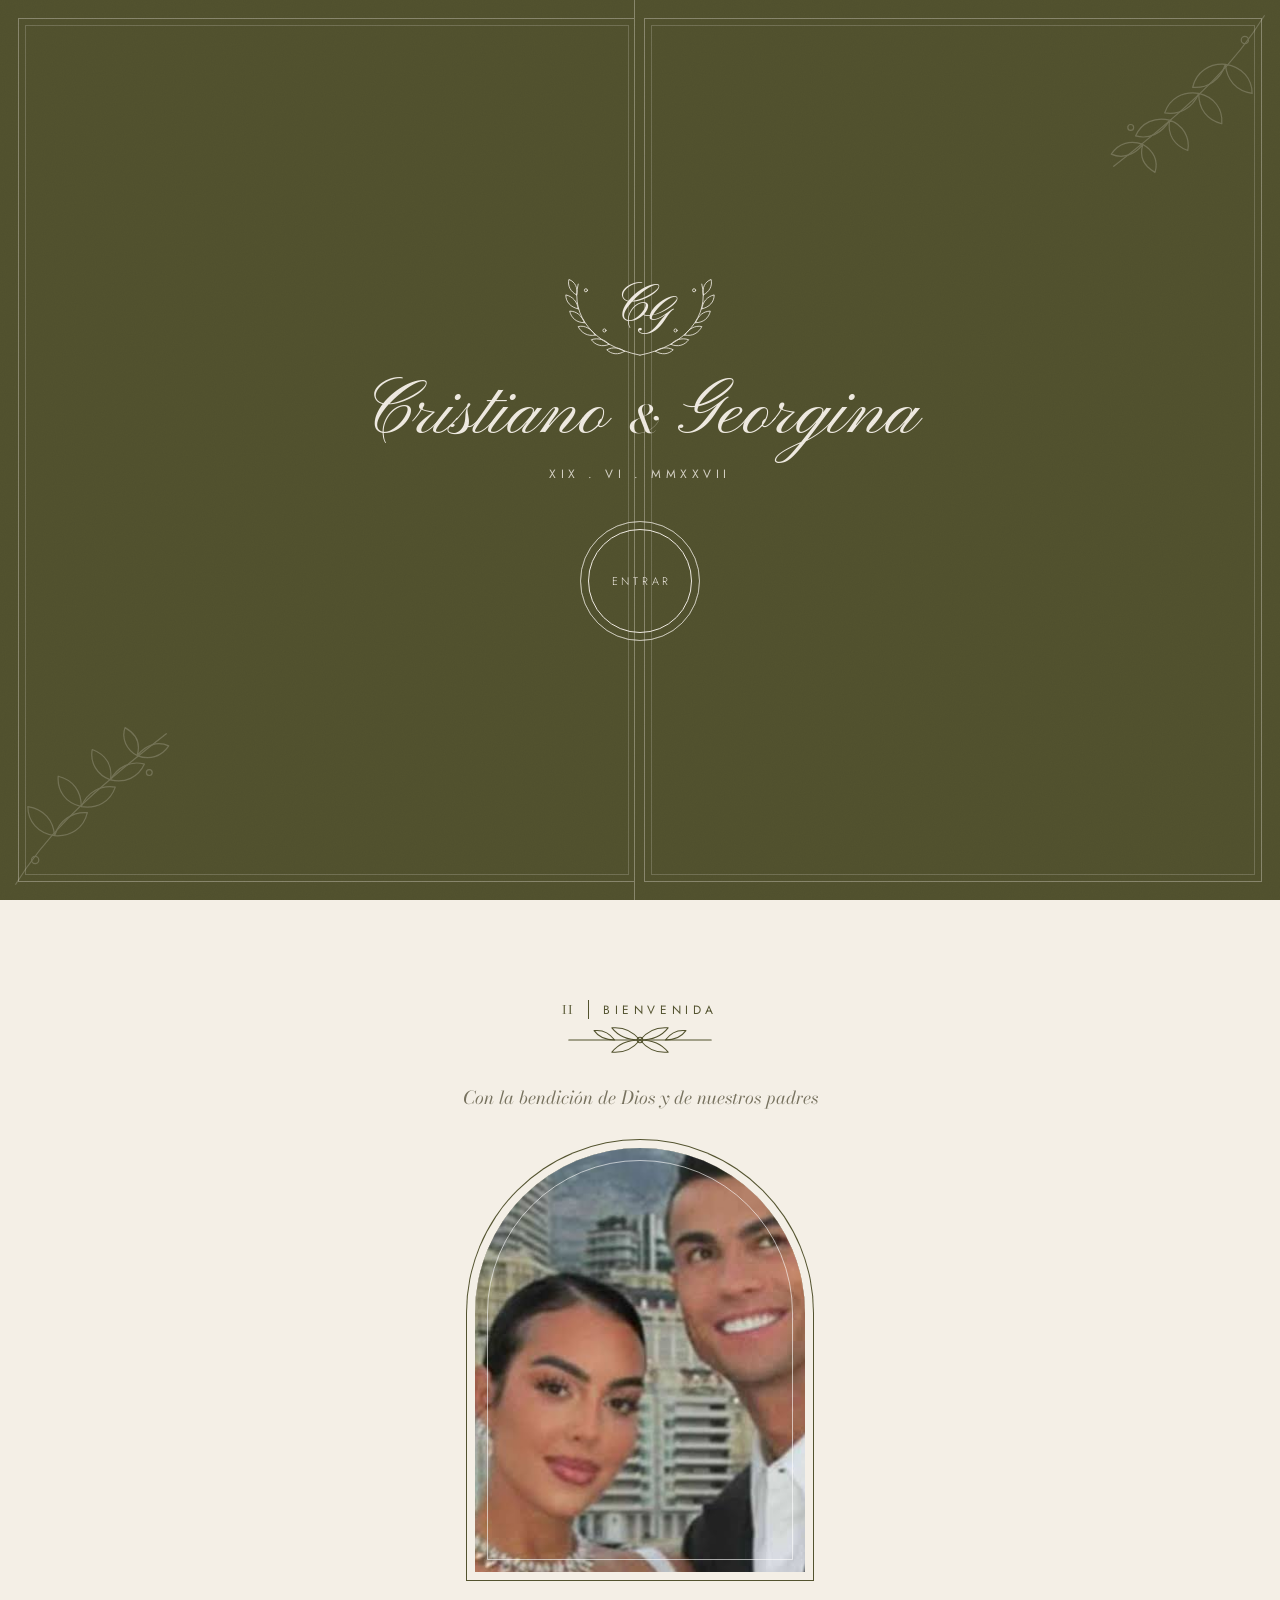
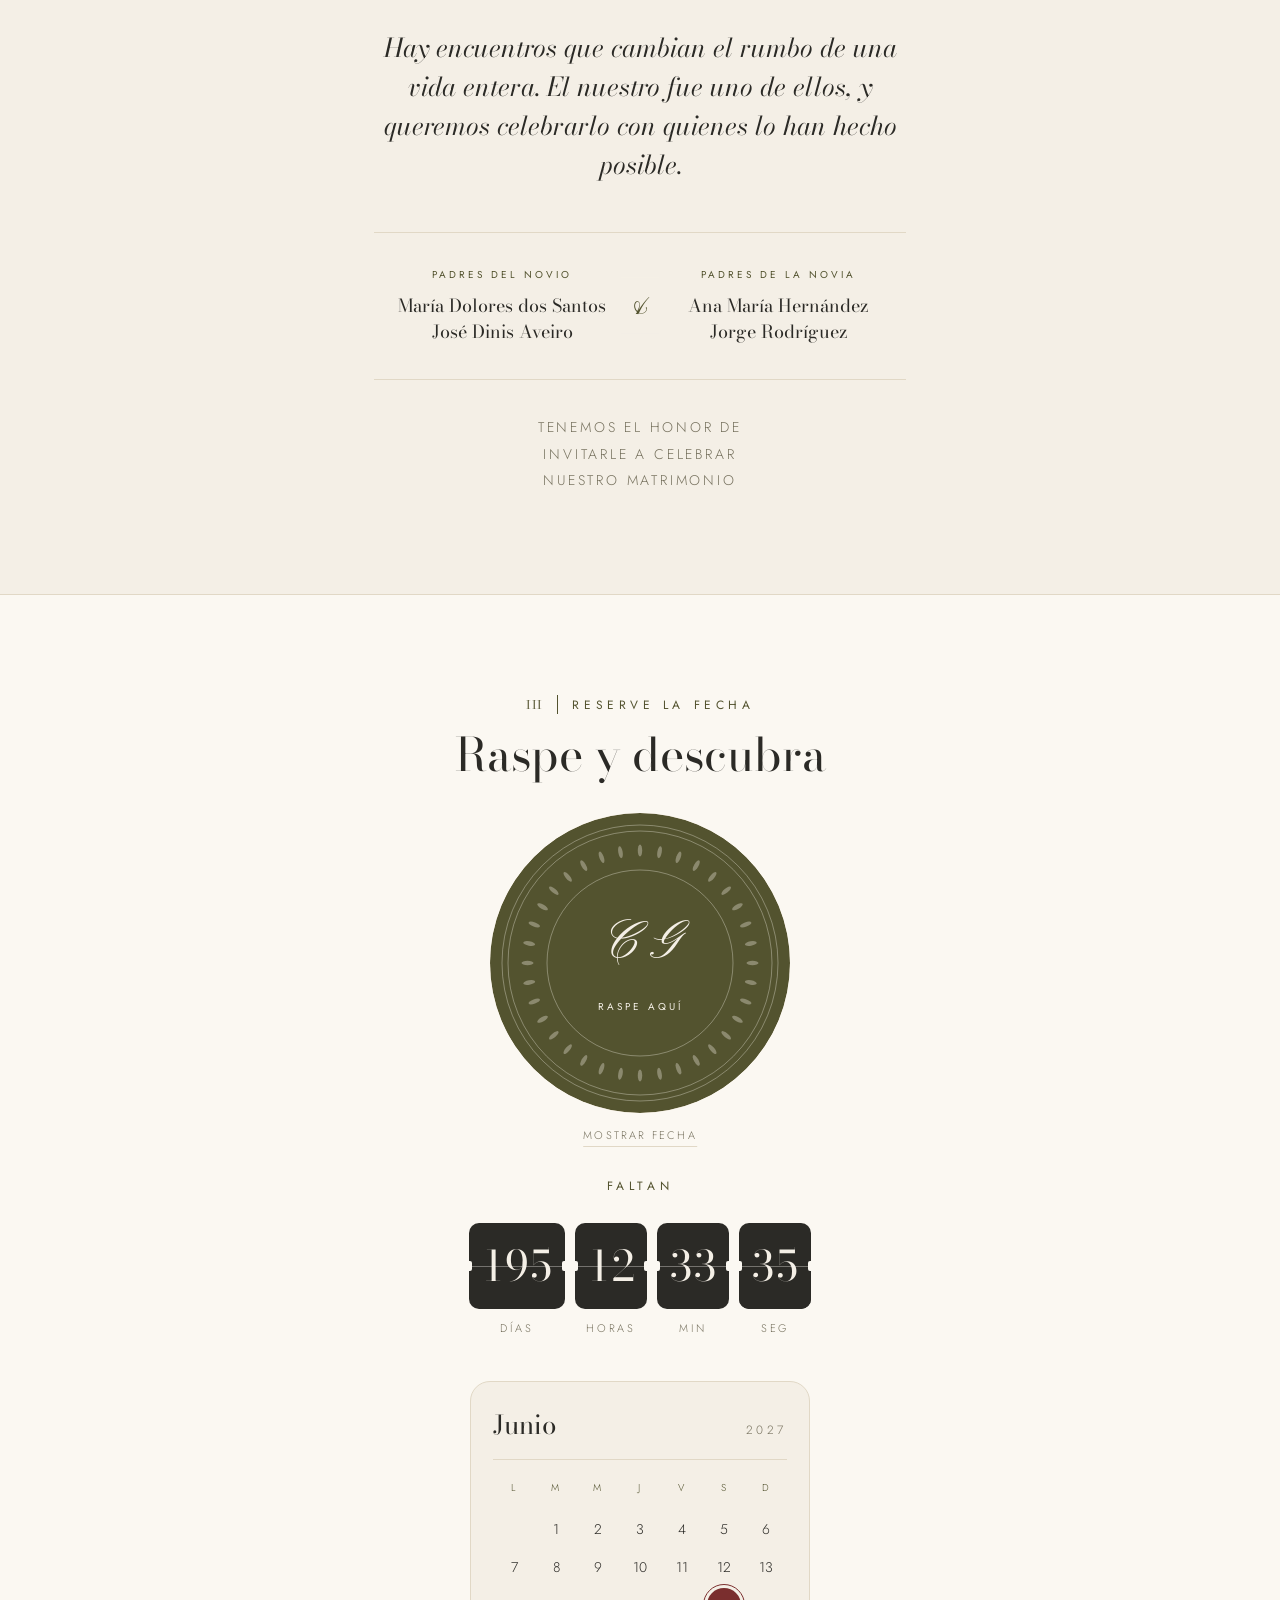
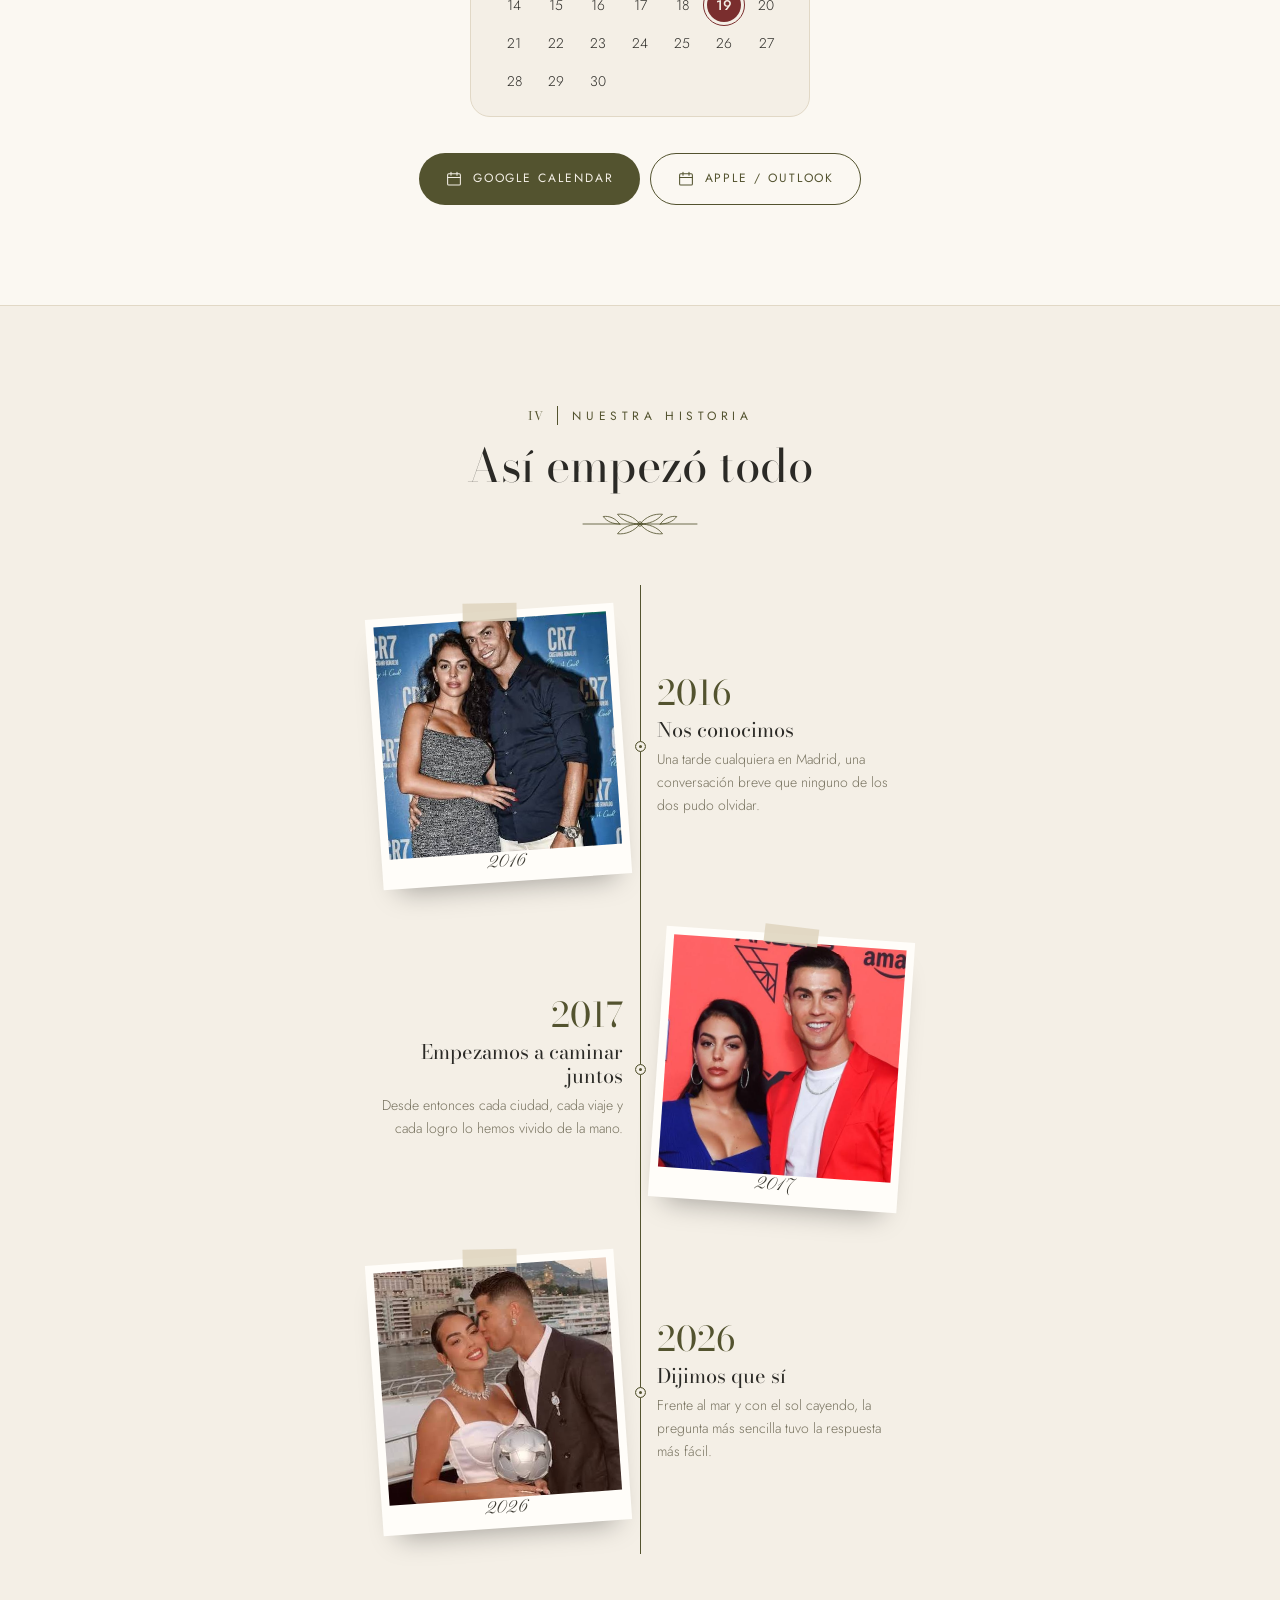
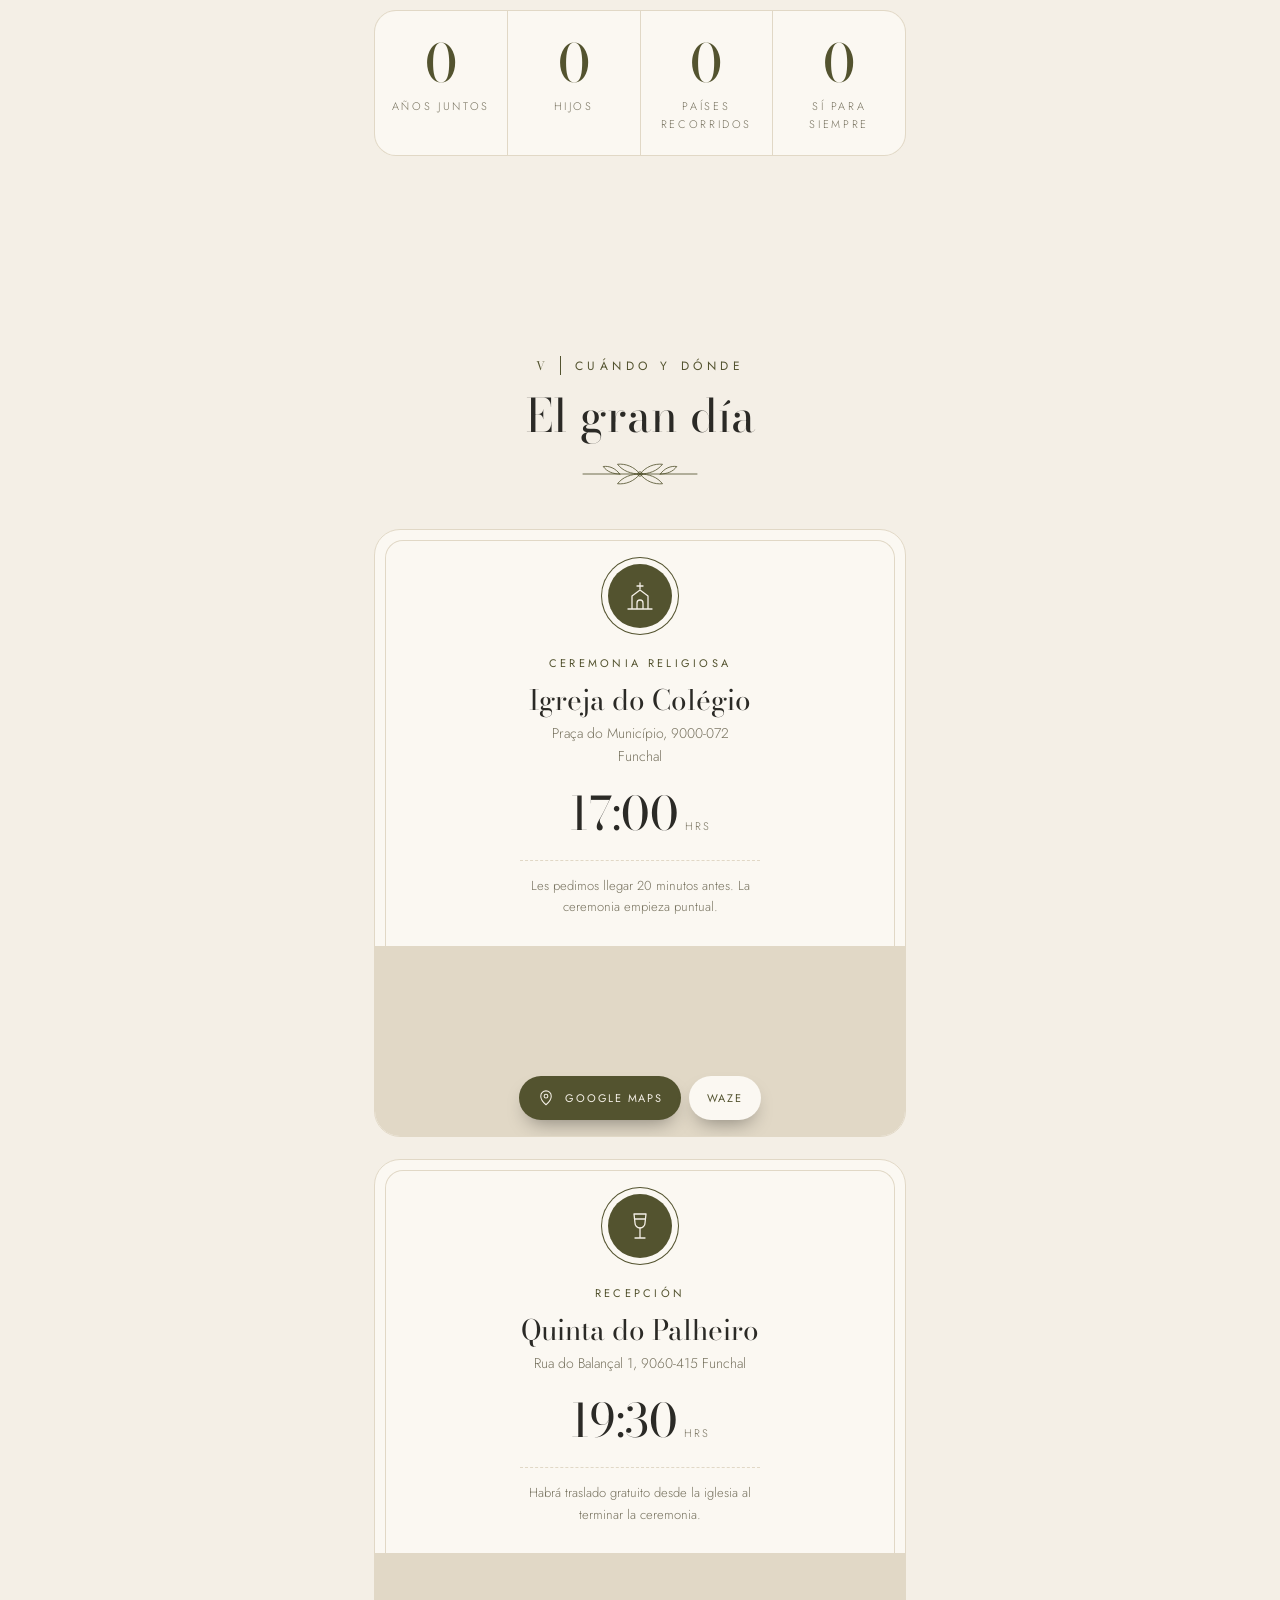
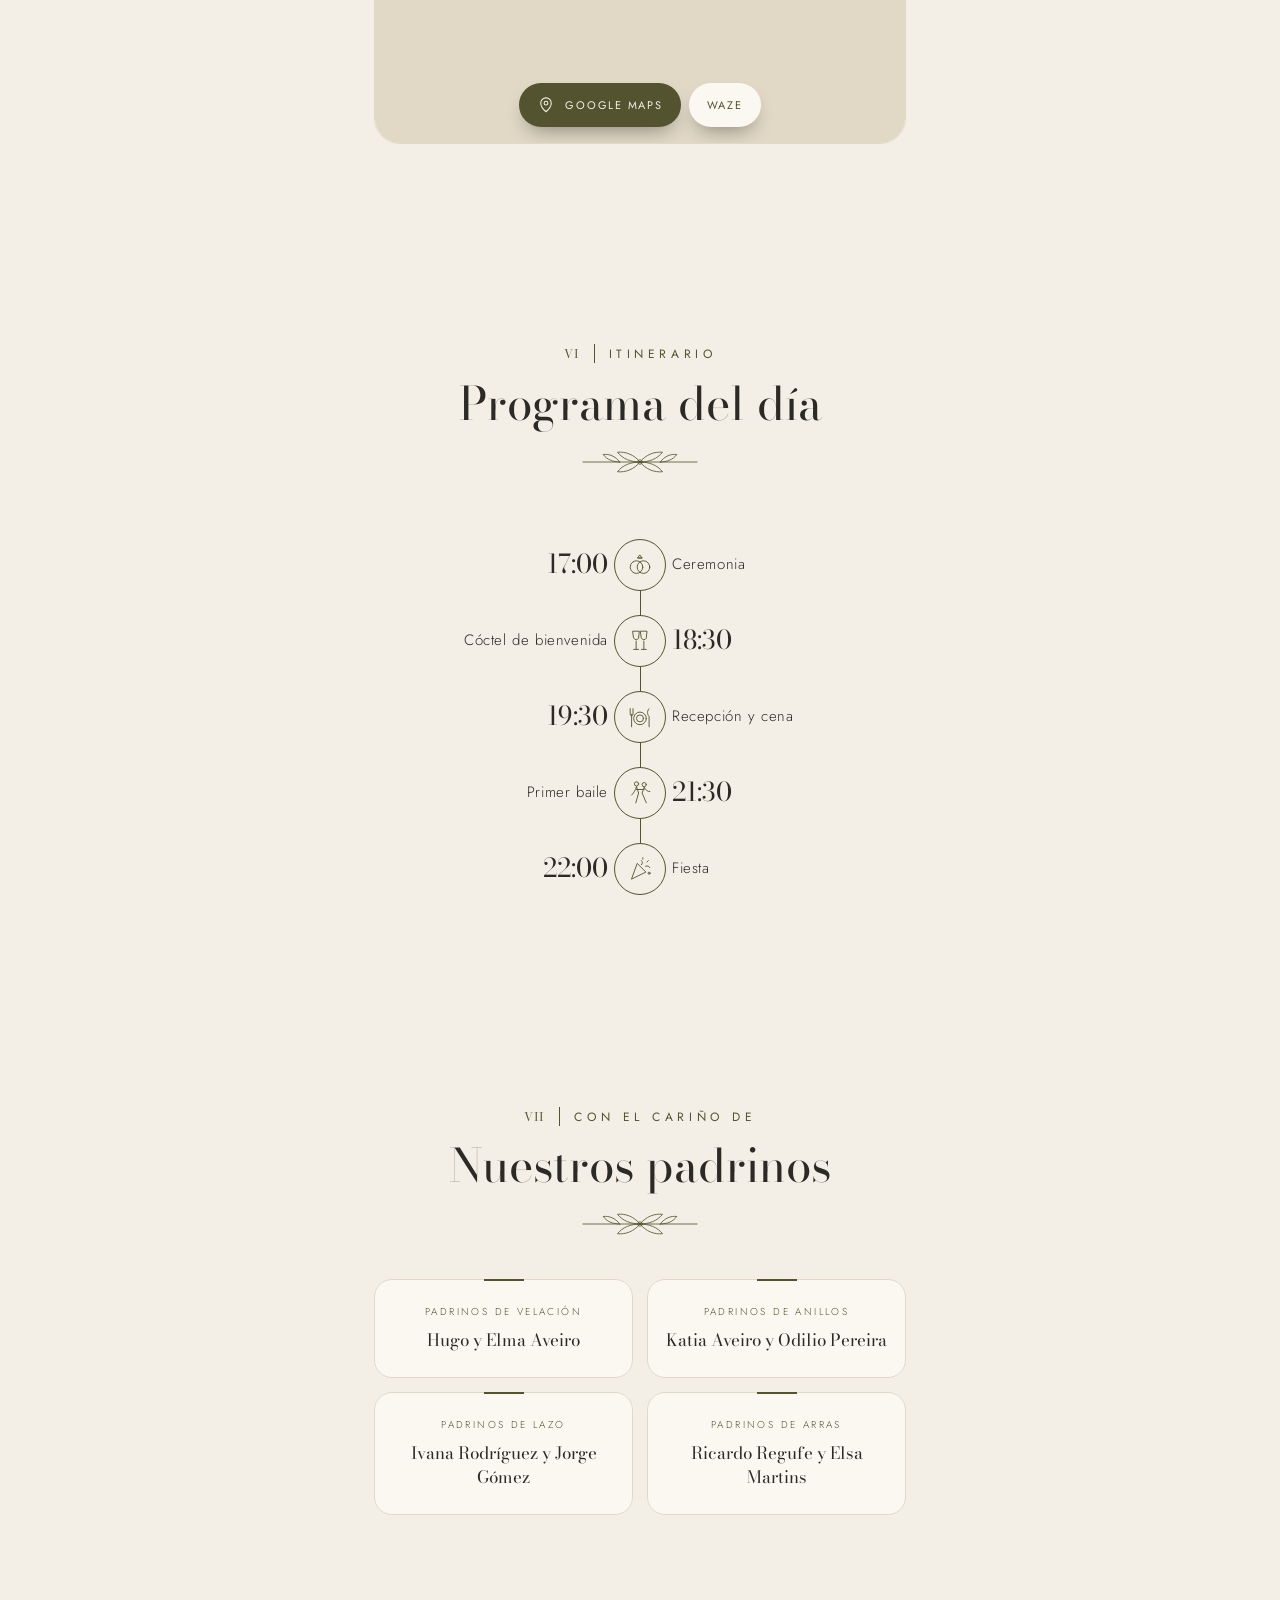
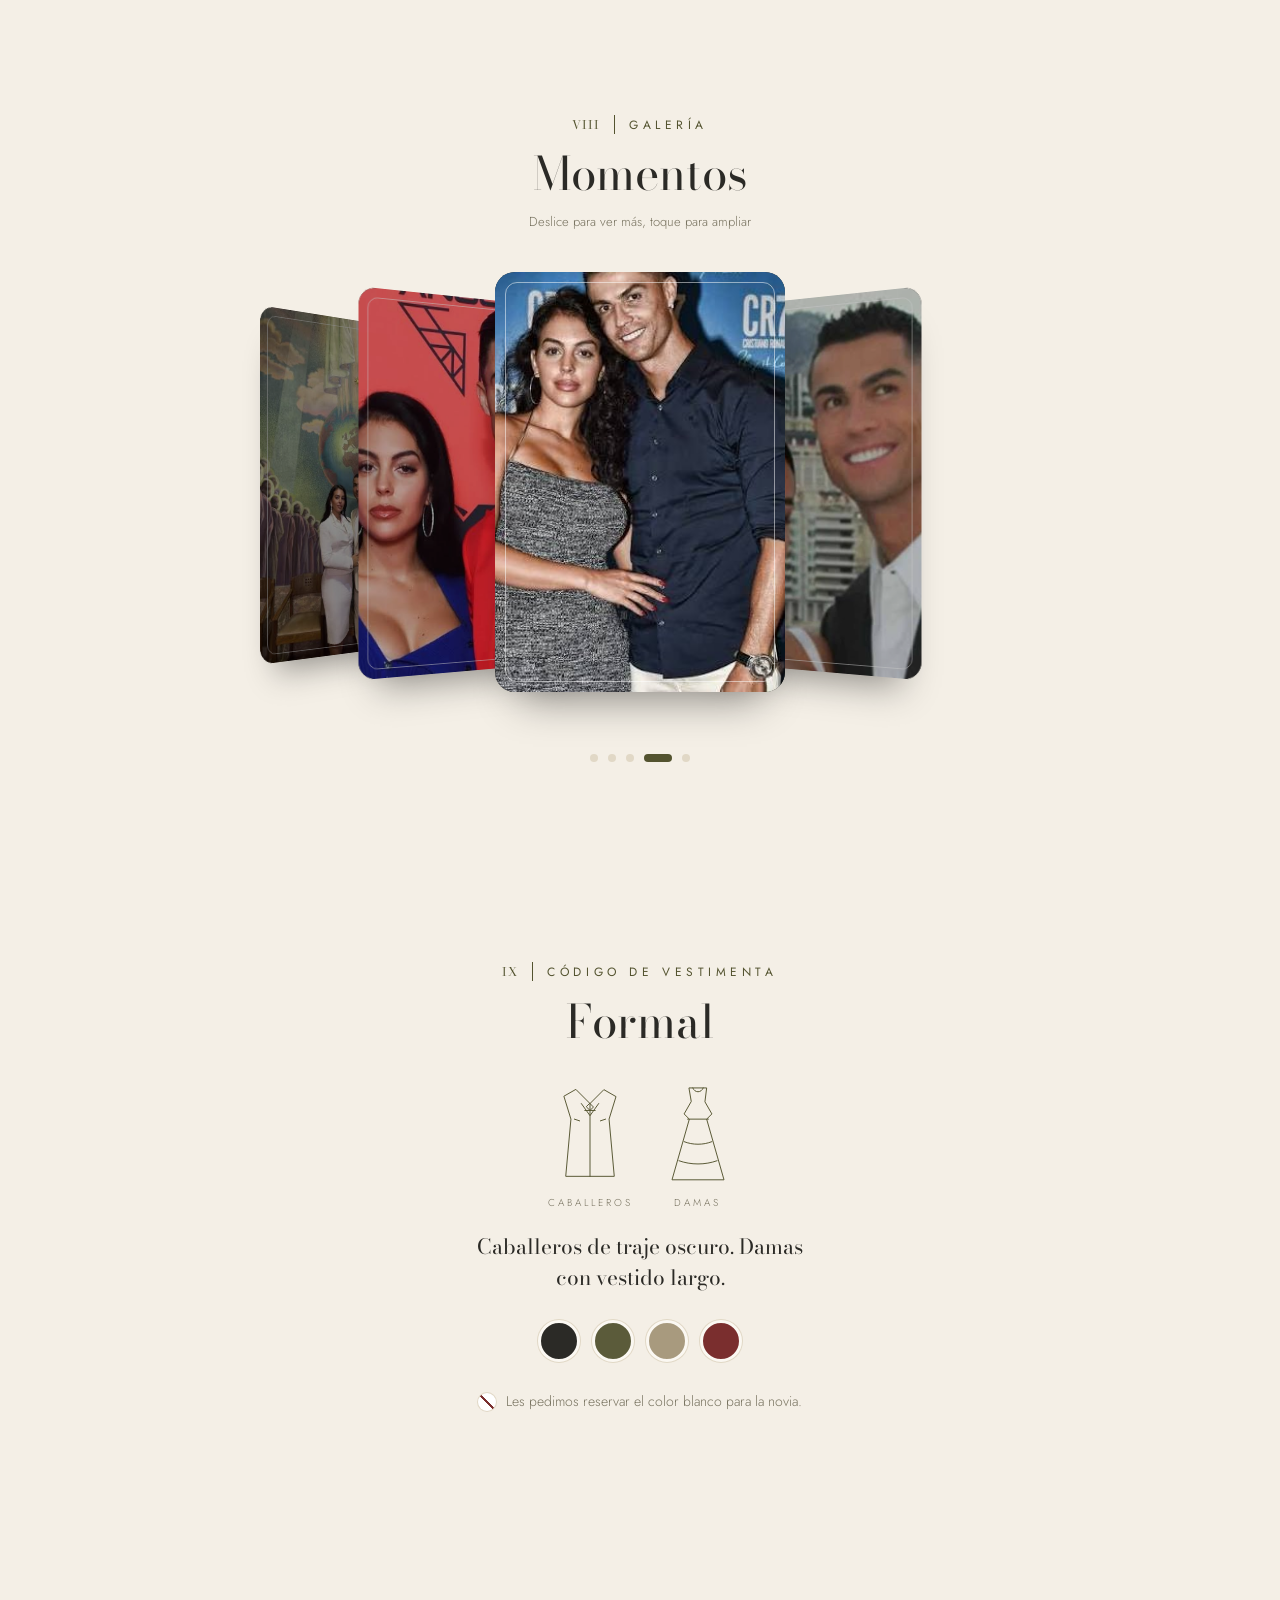
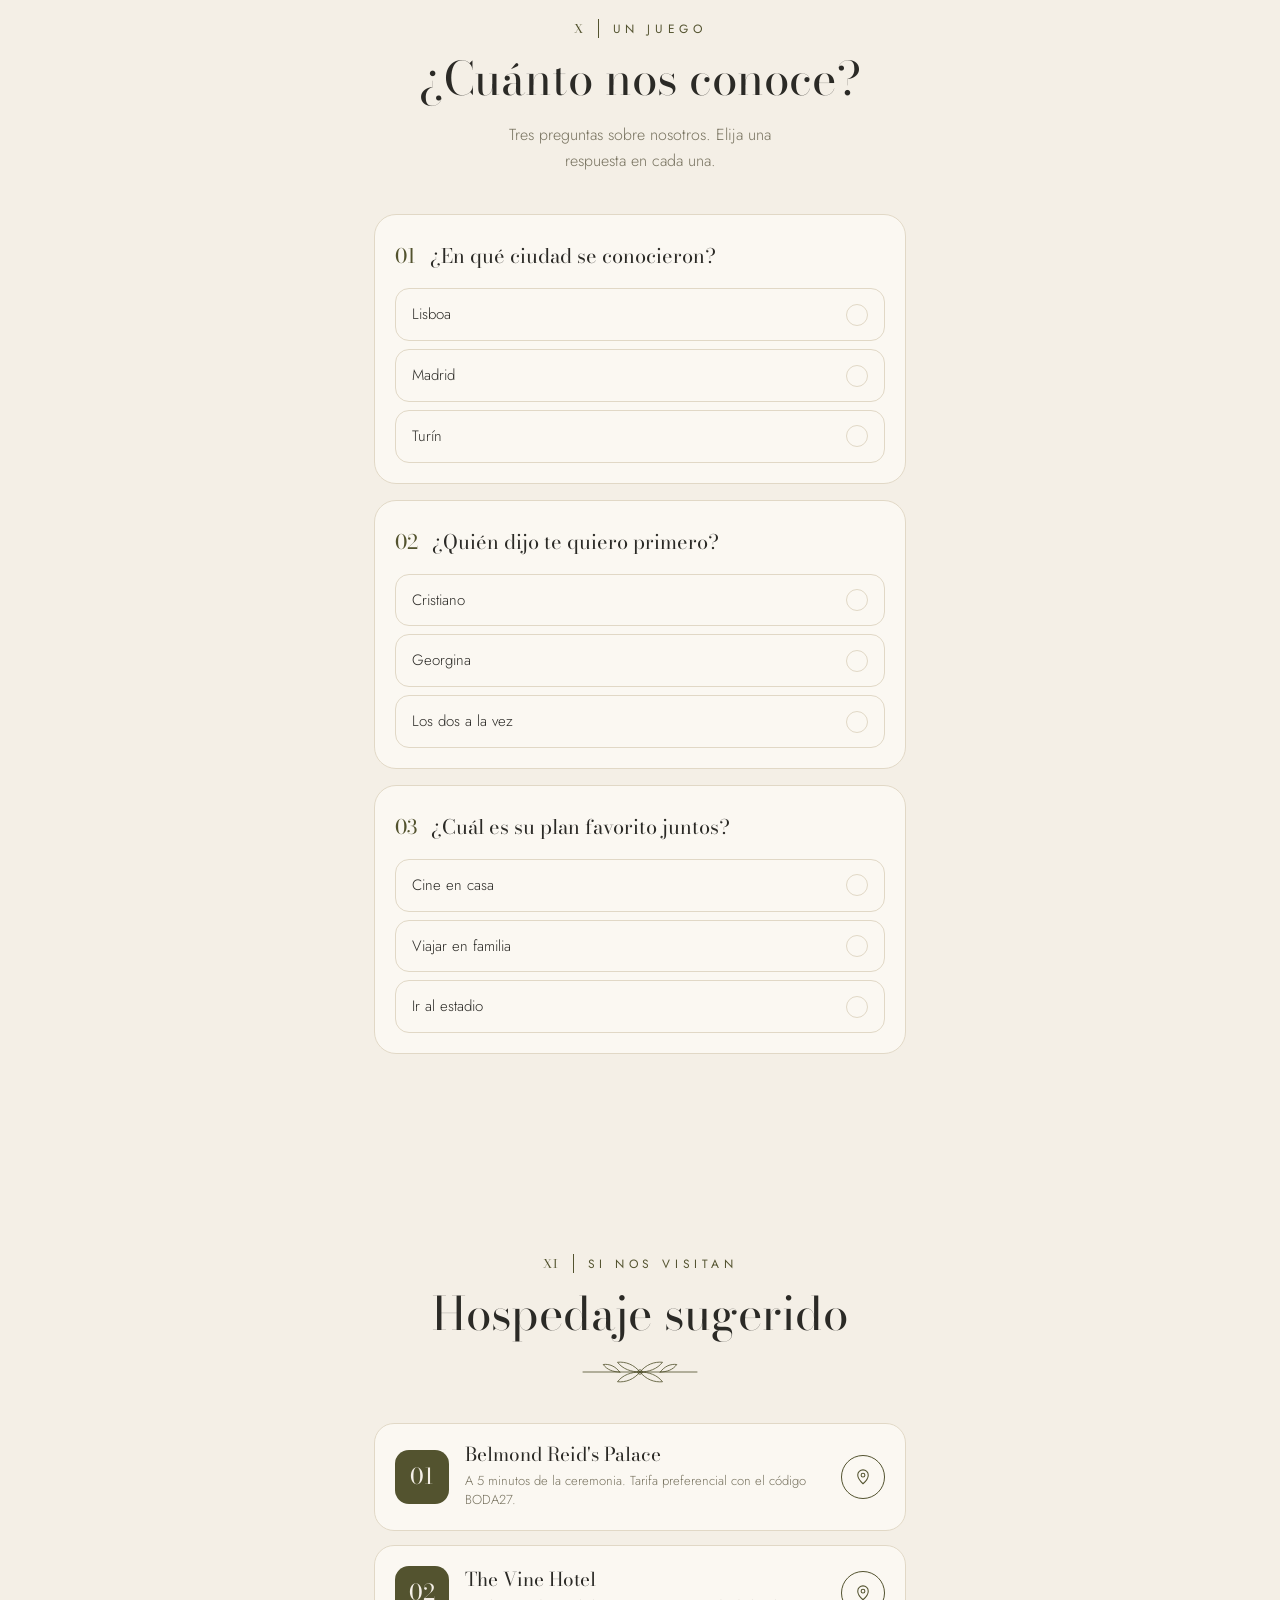
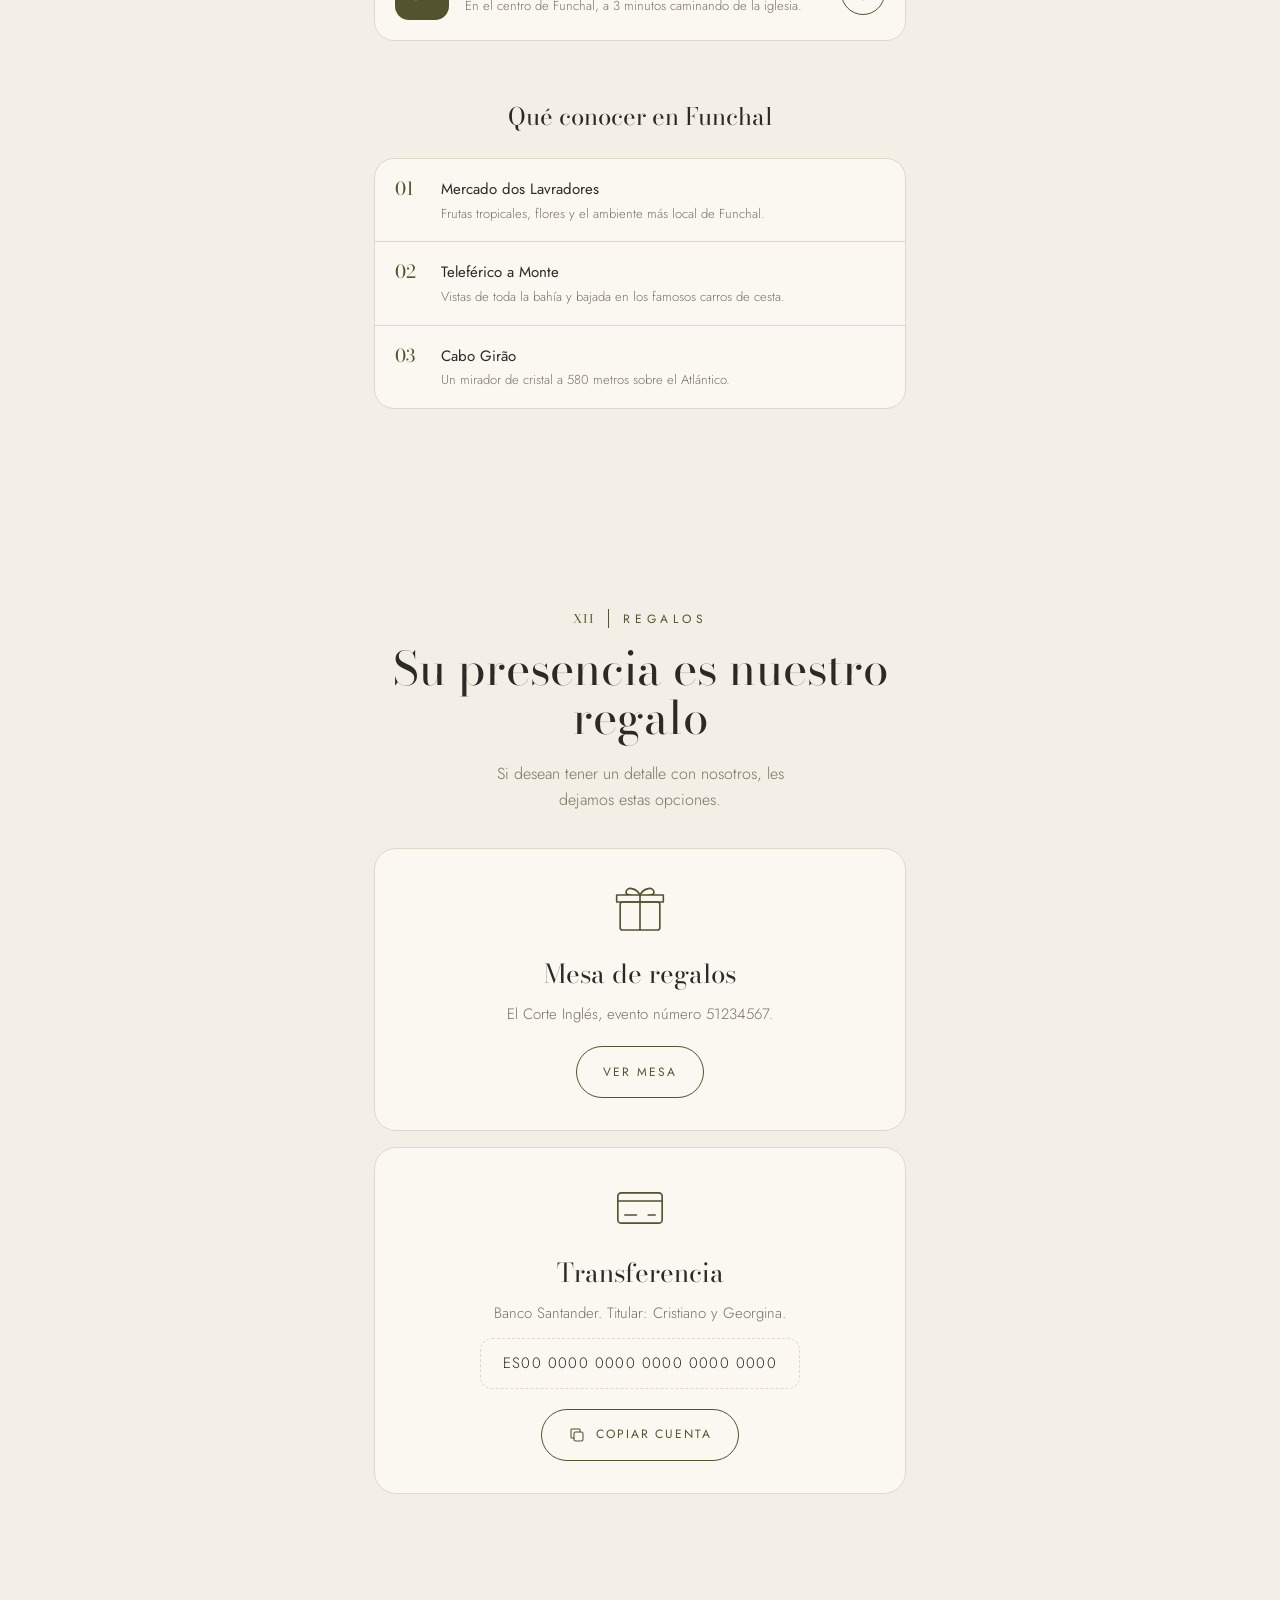
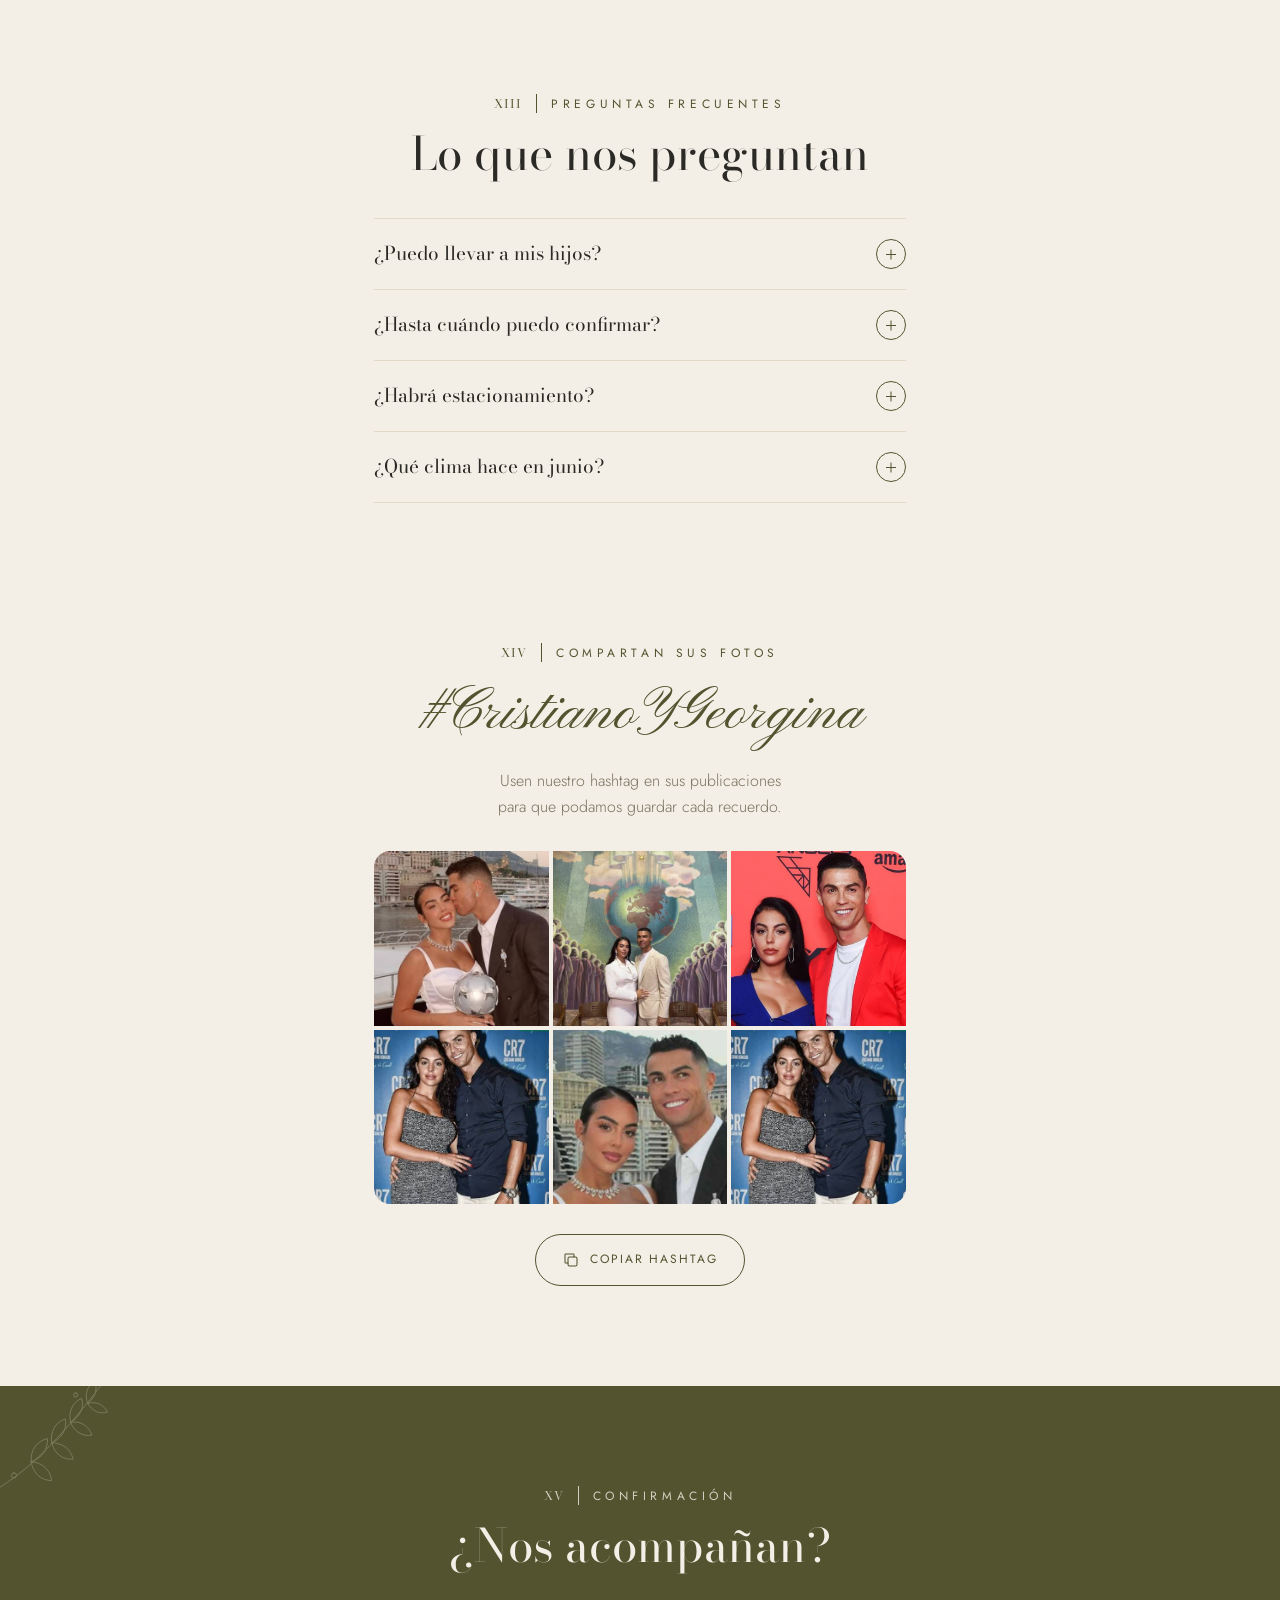
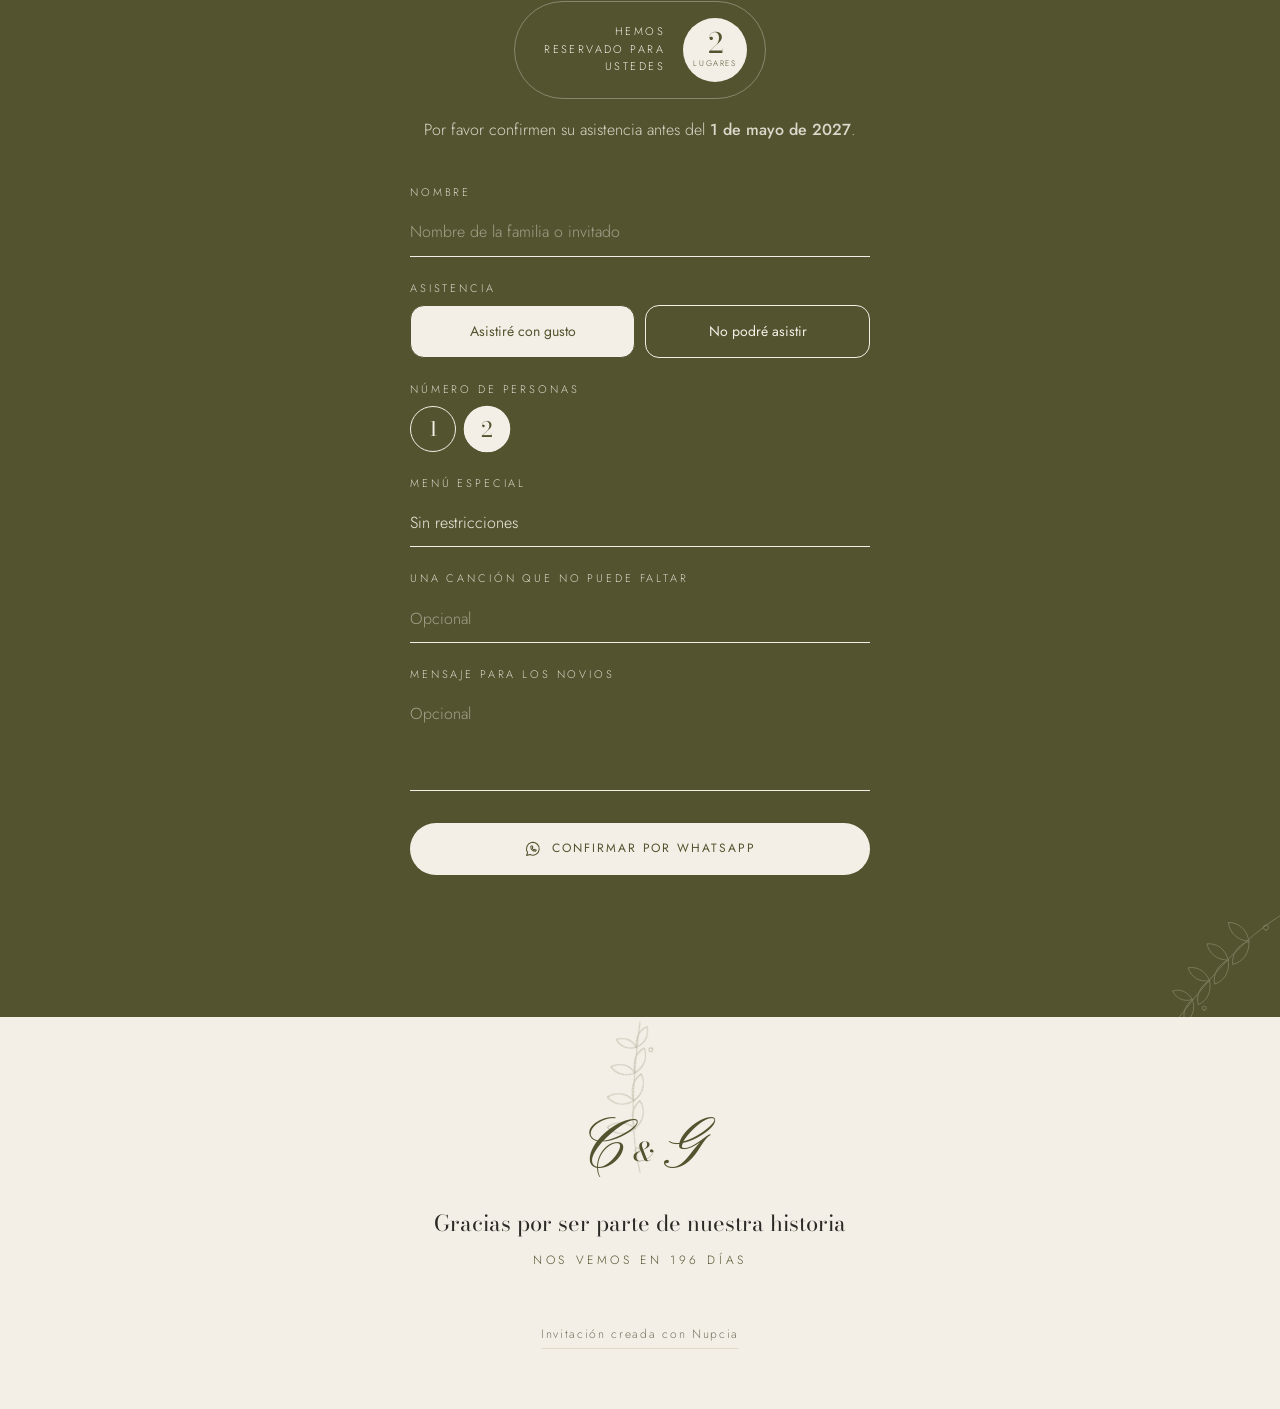
==== commit d84affa6: "Invitación v3: entrada con puertas y siete secciones nuevas La tarjeta con sobre ahora es un PDF apa" ====
--- a/invitacion/index.html
+++ b/invitacion/index.html
@@ -11,7 +11,7 @@
   <link href="https://fonts.googleapis.com/css2?family=Bodoni+Moda:ital,opsz,wght@0,6..96,400;0,6..96,500;1,6..96,400;1,6..96,500&family=Jost:wght@300;400;500&family=Pinyon+Script&display=swap" rel="stylesheet">
   <link rel="stylesheet" href="../assets/css/invitacion.css">
 </head>
-<body class="is-sealed">
+<body class="is-closed">
 
   <svg class="grain" aria-hidden="true"><filter id="g"><feTurbulence type="fractalNoise" baseFrequency=".9" numOctaves="3" stitchTiles="stitch"/><feColorMatrix values="0 0 0 0 0  0 0 0 0 0  0 0 0 0 0  0 0 0 .6 0"/></filter><rect width="100%" height="100%" filter="url(#g)"/></svg>
 
@@ -30,12 +30,11 @@
     <symbol id="i-copy" viewBox="0 0 24 24"><rect x="8" y="8" width="12" height="12" rx="2"/><path d="M16 8V5a1 1 0 0 0-1-1H5a1 1 0 0 0-1 1v10a1 1 0 0 0 1 1h3"/></symbol>
   </svg>
 
-  <!-- ================= SOBRE ================= -->
-  <section class="intro" id="intro" aria-label="Sobre de la invitación">
-    <svg class="corner corner--tl"><use href="#branch"/></svg>
-    <svg class="corner corner--br"><use href="#branch"/></svg>
-
-    <div class="intro__top">
+  <!-- ================= ENTRADA ================= -->
+  <section class="entrance" id="entrance" aria-label="Entrada">
+    <div class="door door--l"><span class="door__frame"></span><svg class="door__branch"><use href="#branch"/></svg></div>
+    <div class="door door--r"><span class="door__frame"></span><svg class="door__branch"><use href="#branch"/></svg></div>
+    <div class="entrance__center">
       <div class="monogram">
         <svg class="monogram__wreath" viewBox="0 0 220 120" aria-hidden="true">
           <g>
@@ -51,51 +50,30 @@
         </svg>
         <span class="monogram__letters"><b data-ini="0">C</b><b data-ini="1">G</b></span>
       </div>
-      <h1 class="intro__names"><span data-novio>Cristiano</span> <i>&amp;</i> <span data-novia>Georgina</span></h1>
-      <p class="caps">Nuestra boda <span class="dot"></span> <span data-fecha-romana>XIX . VI . MMXXVII</span></p>
-    </div>
-
-    <div class="envelope-wrap">
-      <button class="envelope" id="envelope" aria-label="Abrir la invitación">
-        <span class="envelope__back"><span class="envelope__liner"></span></span>
-        <span class="envelope__letter">
-          <span class="letter__inner">
-            <span class="caps caps--sm">Con mucho amor</span>
-            <span class="letter__names"><span data-novio>Cristiano</span> &amp; <span data-novia>Georgina</span></span>
-            <span class="letter__rule"></span>
-            <span class="letter__date" data-fecha-corta>19 . 06 . 2027</span>
-          </span>
-        </span>
-        <span class="envelope__pocket">
-          <span class="envelope__to"><small>Para</small><b data-guest>Nuestros invitados</b></span>
-          <span class="envelope__stamp"><b data-ini="0">C</b><small data-anio>2027</small></span>
-        </span>
-        <span class="envelope__flap"><span class="envelope__flap-inner"></span></span>
-        <span class="seal" id="seal">
-          <span class="seal__wax"></span>
-          <span class="seal__mark"><b data-ini="0">C</b><b data-ini="1">G</b></span>
-          <span class="seal__half seal__half--l"></span>
-          <span class="seal__half seal__half--r"></span>
-        </span>
-      </button>
-      <p class="intro__hint"><svg viewBox="0 0 24 24" aria-hidden="true"><path d="M9 11V5.5a1.5 1.5 0 0 1 3 0V10m0-1.5a1.5 1.5 0 0 1 3 0V11m0-1a1.5 1.5 0 0 1 3 0v4.5a6 6 0 0 1-6 6h-.6a6 6 0 0 1-4.6-2.2L4.3 15a1.5 1.5 0 0 1 2.3-2L9 15"/></svg>Toque el sello para abrir</p>
-    </div>
-
-    <div class="intro__guest">
-      <p class="caps" data-guest-line>Hemos reservado para ustedes</p>
-      <div class="passes"><span data-pases>2</span></div>
-      <p class="caps" data-pases-label>Lugares</p>
+      <h1 class="entrance__names"><span data-novio>Cristiano</span> <i>&amp;</i> <span data-novia>Georgina</span></h1>
+      <p class="caps"><span data-fecha-romana>XIX . VI . MMXXVII</span></p>
+      <button class="entrance__btn" id="enter"><span>Entrar</span></button>
     </div>
   </section>
 
   <canvas class="petals" id="petals" aria-hidden="true"></canvas>
 
+  <!-- Menu de secciones -->
+  <button class="secbtn" id="secBtn" aria-label="Abrir menú de secciones" aria-expanded="false">
+    <svg class="secbtn__ring" viewBox="0 0 48 48"><circle cx="24" cy="24" r="22"/><circle class="secbtn__progress" cx="24" cy="24" r="22"/></svg>
+    <span class="secbtn__lines"><i></i><i></i></span>
+  </button>
+  <nav class="secmenu" id="secMenu" aria-label="Secciones" hidden>
+    <p class="secmenu__mono"><span data-ini="0">C</span><i>&amp;</i><span data-ini="1">G</span></p>
+    <ol id="secList"></ol>
+  </nav>
+
   <!-- ================= CONTENIDO ================= -->
   <main class="content" id="content">
 
-    <!-- Portada -->
-    <section class="cover" id="cover">
-      <div class="cover__media"><img data-foto="portada" alt="Los novios"></div>
+    <!-- I. Portada -->
+    <section class="cover" id="inicio" data-sec="Inicio">
+      <div class="cover__media" id="coverSlides"></div>
       <div class="cover__frame" aria-hidden="true"><i></i><i></i><i></i><i></i></div>
       <div class="cover__text">
         <p class="caps caps--light">Nos casamos</p>
@@ -106,12 +84,15 @@
           <span data-mes-anio>Junio 2027</span>
         </div>
         <p class="caps caps--light caps--sm" data-ciudad>Funchal, Madeira</p>
+        <p class="cover__guest" data-guest-cover hidden></p>
+        <div class="cover__bars" id="coverBars"></div>
       </div>
       <div class="cover__scroll"><span></span></div>
     </section>
 
-    <!-- Bienvenida -->
-    <section class="block welcome">
+    <!-- II. Bienvenida -->
+    <section class="block welcome" id="bienvenida" data-sec="Bienvenida">
+      <p class="caps"><b class="num">II</b>Bienvenida</p>
       <svg class="sprig draw"><use href="#sprig"/></svg>
       <p class="welcome__lead">Con la bendición de Dios y de nuestros padres</p>
       <div class="arch"><img data-foto="bienvenida" alt="" loading="lazy"><span class="arch__line"></span></div>
@@ -120,9 +101,21 @@
       <p class="welcome__invite">tenemos el honor de invitarle a celebrar nuestro matrimonio</p>
     </section>
 
-    <!-- Cuenta regresiva + calendario -->
-    <section class="block countdown-block">
-      <p class="caps">Faltan</p>
+    <!-- III. Fecha -->
+    <section class="block countdown-block" id="fecha" data-sec="La fecha">
+      <p class="caps"><b class="num">III</b>Reserve la fecha</p>
+      <h3 class="title">Raspe y descubra</h3>
+      <div class="scratch" id="scratch">
+        <div class="scratch__under">
+          <span class="caps caps--sm" data-dia-semana>Sábado</span>
+          <b data-dia>19</b>
+          <span class="scratch__month" data-mes-anio>Junio 2027</span>
+          <span class="caps caps--sm" data-hora-texto>17:00 horas</span>
+        </div>
+        <canvas class="scratch__cover" id="scratchCanvas" aria-label="Raspe con el dedo para ver la fecha"></canvas>
+        <button class="scratch__skip" id="scratchSkip">Mostrar fecha</button>
+      </div>
+      <p class="caps faltan">Faltan</p>
       <div class="countdown" id="countdown">
         <div class="cd"><div class="cd__card" data-unit="d"><span class="cd__top">00</span><span class="cd__bottom">00</span><span class="cd__flip"><span class="cd__flip-front">00</span><span class="cd__flip-back">00</span></span></div><small>Días</small></div>
         <div class="cd"><div class="cd__card" data-unit="h"><span class="cd__top">00</span><span class="cd__bottom">00</span><span class="cd__flip"><span class="cd__flip-front">00</span><span class="cd__flip-back">00</span></span></div><small>Horas</small></div>
@@ -130,53 +123,57 @@
         <div class="cd"><div class="cd__card" data-unit="s"><span class="cd__top">00</span><span class="cd__bottom">00</span><span class="cd__flip"><span class="cd__flip-front">00</span><span class="cd__flip-back">00</span></span></div><small>Seg</small></div>
       </div>
       <div class="calendar" id="calendar"></div>
-      <button class="btn btn--line" id="addCal"><svg><use href="#i-cal"/></svg>Agregar al calendario</button>
-    </section>
-
-    <!-- Historia -->
-    <section class="block story">
-      <p class="caps">Nuestra historia</p>
+      <div class="btn-row">
+        <a class="btn btn--solid" id="gCal" target="_blank" rel="noopener"><svg><use href="#i-cal"/></svg>Google Calendar</a>
+        <button class="btn btn--line" id="addCal"><svg><use href="#i-cal"/></svg>Apple / Outlook</button>
+      </div>
+    </section>
+
+    <!-- IV. Historia -->
+    <section class="block story" id="historia" data-sec="Nuestra historia">
+      <p class="caps"><b class="num">IV</b>Nuestra historia</p>
       <h3 class="title">Así empezó todo</h3>
       <svg class="sprig sprig--sm draw"><use href="#sprig"/></svg>
       <div class="story__list" id="storyList"><span class="story__line"><i></i></span></div>
-    </section>
-
-    <!-- Eventos -->
-    <section class="block events">
-      <p class="caps">Cuándo y dónde</p>
+      <div class="figures" id="figures"></div>
+    </section>
+
+    <!-- V. Eventos -->
+    <section class="block events" id="lugares" data-sec="Cuándo y dónde">
+      <p class="caps"><b class="num">V</b>Cuándo y dónde</p>
       <h3 class="title">El gran día</h3>
       <svg class="sprig sprig--sm draw"><use href="#sprig"/></svg>
       <div class="events__list" id="events"></div>
     </section>
 
-    <!-- Itinerario -->
-    <section class="block timeline-block">
-      <p class="caps">Itinerario</p>
+    <!-- VI. Itinerario -->
+    <section class="block timeline-block" id="programa" data-sec="Programa">
+      <p class="caps"><b class="num">VI</b>Itinerario</p>
       <h3 class="title">Programa del día</h3>
       <svg class="sprig sprig--sm draw"><use href="#sprig"/></svg>
       <div class="timeline" id="timeline"><span class="timeline__line"><i></i></span></div>
     </section>
 
-    <!-- Padrinos -->
-    <section class="block sponsors">
-      <p class="caps">Con el cariño de</p>
+    <!-- VII. Padrinos -->
+    <section class="block sponsors" id="padrinos" data-sec="Padrinos">
+      <p class="caps"><b class="num">VII</b>Con el cariño de</p>
       <h3 class="title">Nuestros padrinos</h3>
       <svg class="sprig sprig--sm draw"><use href="#sprig"/></svg>
       <div class="sponsors__grid" id="sponsors"></div>
     </section>
 
-    <!-- Galeria 3D -->
-    <section class="block gallery">
-      <p class="caps">Galería</p>
+    <!-- VIII. Galeria -->
+    <section class="block gallery" id="galeria" data-sec="Galería">
+      <p class="caps"><b class="num">VIII</b>Galería</p>
       <h3 class="title">Momentos</h3>
       <p class="gallery__hint">Deslice para ver más, toque para ampliar</p>
       <div class="coverflow" id="coverflow"></div>
       <div class="dots" id="dots"></div>
     </section>
 
-    <!-- Vestimenta -->
-    <section class="block dress">
-      <p class="caps">Código de vestimenta</p>
+    <!-- IX. Vestimenta -->
+    <section class="block dress" id="vestimenta" data-sec="Vestimenta">
+      <p class="caps"><b class="num">IX</b>Código de vestimenta</p>
       <h3 class="title" data-vest-titulo>Formal</h3>
       <div class="dress__icons" aria-hidden="true">
         <figure>
@@ -193,36 +190,58 @@
       <p class="dress__note" data-vest-nota></p>
     </section>
 
-    <!-- Hospedaje -->
-    <section class="block stay">
-      <p class="caps">Si nos visitan</p>
+    <!-- X. Trivia -->
+    <section class="block trivia" id="trivia" data-sec="Trivia">
+      <p class="caps"><b class="num">X</b>Un juego</p>
+      <h3 class="title">¿Cuánto nos conoce?</h3>
+      <p class="lead">Tres preguntas sobre nosotros. Elija una respuesta en cada una.</p>
+      <div class="quiz" id="quiz"></div>
+    </section>
+
+    <!-- XI. Viaje -->
+    <section class="block stay" id="viaje" data-sec="Hospedaje">
+      <p class="caps"><b class="num">XI</b>Si nos visitan</p>
       <h3 class="title">Hospedaje sugerido</h3>
       <svg class="sprig sprig--sm draw"><use href="#sprig"/></svg>
       <div class="stay__list" id="stay"></div>
-    </section>
-
-    <!-- Regalos -->
-    <section class="block gifts">
-      <p class="caps">Regalos</p>
+      <h4 class="subtitle">Qué conocer en <span data-ciudad-corta>Funchal</span></h4>
+      <div class="tips" id="tips"></div>
+    </section>
+
+    <!-- XII. Regalos -->
+    <section class="block gifts" id="regalos" data-sec="Regalos">
+      <p class="caps"><b class="num">XII</b>Regalos</p>
       <h3 class="title">Su presencia es nuestro regalo</h3>
       <p class="lead">Si desean tener un detalle con nosotros, les dejamos estas opciones.</p>
       <div class="gifts__list" id="gifts"></div>
     </section>
 
-    <!-- Hashtag -->
-    <section class="block social">
-      <p class="caps">Compartan sus fotos</p>
+    <!-- XIII. Preguntas -->
+    <section class="block faq" id="preguntas" data-sec="Preguntas">
+      <p class="caps"><b class="num">XIII</b>Preguntas frecuentes</p>
+      <h3 class="title">Lo que nos preguntan</h3>
+      <div class="faq__list" id="faq"></div>
+    </section>
+
+    <!-- XIV. Hashtag -->
+    <section class="block social" id="fotos" data-sec="Compartir">
+      <p class="caps"><b class="num">XIV</b>Compartan sus fotos</p>
       <p class="social__tag" data-hashtag>#CristianoYGeorgina</p>
       <p class="lead">Usen nuestro hashtag en sus publicaciones para que podamos guardar cada recuerdo.</p>
+      <div class="insta" id="insta"></div>
       <button class="btn btn--line" id="copyTag"><svg><use href="#i-copy"/></svg>Copiar hashtag</button>
     </section>
 
-    <!-- RSVP -->
-    <section class="block rsvp" id="rsvp">
+    <!-- XV. RSVP -->
+    <section class="block rsvp" id="rsvp" data-sec="Confirmar">
       <svg class="corner corner--rsvp-l"><use href="#branch"/></svg>
       <svg class="corner corner--rsvp-r"><use href="#branch"/></svg>
-      <p class="caps caps--light">Confirmación</p>
+      <p class="caps caps--light"><b class="num">XV</b>Confirmación</p>
       <h3 class="title">¿Nos acompañan?</h3>
+      <div class="pass">
+        <span class="pass__label" data-guest-line>Hemos reservado para ustedes</span>
+        <span class="pass__num"><b data-pases>2</b><small data-pases-label>Lugares</small></span>
+      </div>
       <p class="lead lead--light">Por favor confirmen su asistencia antes del <b data-confirmar></b>.</p>
       <form class="form" id="rsvpForm" novalidate>
         <label class="field">
@@ -277,13 +296,17 @@
   <!-- Lightbox -->
   <div class="lightbox" id="lightbox" hidden>
     <button class="lightbox__close" aria-label="Cerrar"><svg viewBox="0 0 24 24"><path d="M6 6l12 12M18 6 6 18"/></svg></button>
+    <button class="lightbox__nav lightbox__nav--prev" aria-label="Foto anterior"><svg viewBox="0 0 24 24"><path d="M15 5l-7 7 7 7"/></svg></button>
     <img alt="">
+    <button class="lightbox__nav lightbox__nav--next" aria-label="Foto siguiente"><svg viewBox="0 0 24 24"><path d="M9 5l7 7-7 7"/></svg></button>
+    <span class="lightbox__count" id="lbCount">1 / 5</span>
   </div>
 
   <!-- Musica -->
   <button class="music is-paused" id="music" aria-label="Reproducir música" hidden>
     <span class="music__disc"><i></i></span>
-    <span class="music__label">Música</span>
+    <span class="music__text"><small class="music__label">Toque para escuchar</small><b class="music__title" data-musica-titulo>Canon en Re</b></span>
+    <span class="music__eq" aria-hidden="true"><i></i><i></i><i></i><i></i></span>
   </button>
   <audio id="audio" loop preload="none"></audio>
 
--- a/assets/css/invitacion.css
+++ b/assets/css/invitacion.css
@@ -55,7 +55,6 @@
   font-family: var(--sans); font-weight: 300; font-size: 16px; line-height: 1.65;
   -webkit-font-smoothing: antialiased; overflow-x: hidden;
 }
-body.is-sealed { overflow: hidden; height: 100svh; }
 img { display: block; max-width: 100%; }
 a { color: inherit; text-decoration: none; }
 button { font: inherit; color: inherit; background: none; border: 0; cursor: pointer; padding: 0; }
@@ -92,130 +91,89 @@
 .btn--ghost { border: 1px solid var(--accent-ink); color: var(--accent-ink); }
 .btn--block { width: 100%; }
 
-/* ================= SOBRE ================= */
-.intro {
-  position: fixed; inset: 0; z-index: 20; background: var(--bg);
-  display: flex; flex-direction: column; align-items: center; justify-content: space-between;
-  padding: max(26px, env(safe-area-inset-top)) 20px max(26px, env(safe-area-inset-bottom));
-  text-align: center; overflow: hidden;
-}
-.corner--tl { top: -8px; left: -8px; transform: rotate(90deg) scaleX(-1); }
-.corner--br { bottom: -8px; right: -8px; transform: rotate(-90deg) scaleX(-1); }
-.intro__top { display: flex; flex-direction: column; align-items: center; position: relative; z-index: 1; }
-.monogram { position: relative; width: 170px; height: 96px; color: var(--accent); }
+/* ================= ENTRADA ================= */
+.entrance { position: fixed; inset: 0; z-index: 20; perspective: 1800px; display: grid; place-items: center; }
+.door {
+  position: absolute; top: 0; bottom: 0; width: 50.5%; background: var(--accent); color: var(--accent-ink);
+  transform-style: preserve-3d; overflow: hidden;
+}
+.door--l { left: 0; transform-origin: 0 50%; }
+.door--r { right: 0; transform-origin: 100% 50%; }
+.door__frame { position: absolute; inset: 18px 10px 18px 18px; border: 1px solid currentColor; opacity: .35; }
+.door--r .door__frame { inset: 18px 18px 18px 10px; }
+.door__frame::before { content: ""; position: absolute; inset: 6px; border: 1px solid currentColor; opacity: .6; }
+.door__branch { position: absolute; width: 170px; height: 170px; opacity: .22; stroke-width: 1; }
+.door--l .door__branch { left: 6px; bottom: 6px; transform: rotate(0deg); }
+.door--r .door__branch { right: 6px; top: 6px; transform: rotate(180deg); }
+.door::after { content: ""; position: absolute; top: 0; bottom: 0; width: 1px; background: currentColor; opacity: .35; }
+.door--l::after { right: 0; }
+.door--r::after { left: 0; }
+.entrance__center { position: relative; z-index: 2; display: flex; flex-direction: column; align-items: center; text-align: center; color: var(--accent-ink); padding: 24px; }
+.entrance__center .caps { color: var(--accent-ink); opacity: .85; }
+.entrance__names { font-family: var(--script); font-weight: 400; font-size: clamp(44px, 13vw, 76px); line-height: 1.1; margin: 10px 0 8px; }
+.entrance__names i { font-family: var(--serif); font-style: italic; font-size: .5em; }
+.entrance__btn {
+  margin-top: 44px; width: 104px; height: 104px; border-radius: 50%; position: relative;
+  border: 1px solid var(--accent-ink); color: var(--accent-ink); display: grid; place-items: center;
+  font-size: 11px; letter-spacing: .34em; text-transform: uppercase; padding-left: .34em;
+  transition: background-color .4s, color .4s;
+}
+.entrance__btn::before, .entrance__btn::after { content: ""; position: absolute; inset: -9px; border-radius: 50%; border: 1px solid var(--accent-ink); opacity: .5; animation: pulse 2.6s var(--ease) infinite; }
+.entrance__btn::after { animation-delay: 1.3s; }
+.entrance__btn:hover { background: var(--accent-ink); color: var(--accent); }
+@keyframes pulse { 0% { transform: scale(.92); opacity: .8; } 100% { transform: scale(1.5); opacity: 0; } }
+.monogram { position: relative; width: 170px; height: 96px; color: inherit; }
 .monogram__wreath { position: absolute; inset: 0; width: 100%; height: 100%; }
 .monogram__wreath path, .monogram__wreath circle { stroke-width: 1.1; }
 .monogram__letters { position: absolute; inset: 0; display: flex; justify-content: center; align-items: center; font-family: var(--script); font-size: 54px; line-height: 1; padding-bottom: 14px; }
 .monogram__letters b { font-weight: 400; }
 .monogram__letters b + b { margin: 26px 0 0 -10px; }
-.intro__names { font-family: var(--script); font-weight: 400; font-size: clamp(40px, 12vw, 60px); line-height: 1.1; margin: 8px 0 6px; color: var(--accent); }
-.intro__names i { font-style: normal; font-family: var(--serif); font-style: italic; font-size: .55em; }
-
-.envelope-wrap { display: flex; flex-direction: column; align-items: center; gap: 18px; perspective: 1100px; position: relative; z-index: 1; }
-.envelope {
-  position: relative; width: min(82vw, 340px); aspect-ratio: 1.48;
-  perspective: 900px; display: block;
-  filter: drop-shadow(0 26px 22px rgba(0, 0, 0, .2));
-  animation: hover-env 4s ease-in-out infinite;
-}
-@keyframes hover-env { 0%, 100% { transform: translateY(0) rotateX(6deg) rotateZ(-.6deg); } 50% { transform: translateY(-8px) rotateX(10deg) rotateZ(.6deg); } }
-.is-opening .envelope { animation: none; }
-.envelope > span { position: absolute; display: block; }
-.envelope__back { inset: 0; background: var(--env-in); border-radius: 6px; overflow: hidden; }
-.envelope__liner {
-  position: absolute; left: 4%; right: 4%; top: 3%; height: 56%;
-  clip-path: polygon(0 0, 100% 0, 50% 100%);
-  background: repeating-linear-gradient(45deg, var(--liner-a) 0 6px, var(--liner-b) 6px 12px);
-  opacity: .9;
-}
-.envelope__letter {
-  left: 6%; right: 6%; top: 6%; bottom: 6%;
-  background: var(--paper); border-radius: 4px; z-index: 1;
-  display: flex; align-items: center; justify-content: center;
-  box-shadow: inset 0 0 0 6px var(--paper), inset 0 0 0 7px var(--gold);
-}
-.letter__inner { display: flex; flex-direction: column; align-items: center; gap: 6px; }
-.letter__names { font-family: var(--script); font-size: clamp(20px, 6vw, 28px); color: var(--accent); line-height: 1.1; white-space: nowrap; }
-.letter__rule { width: 50px; height: 1px; background: var(--gold); }
-.letter__date { font-family: var(--serif); font-size: 14px; letter-spacing: .24em; color: var(--muted); }
-.envelope__pocket {
-  inset: 0; z-index: 2; background: var(--env); border-radius: 6px;
-  clip-path: polygon(0 0, 50% 58%, 100% 0, 100% 100%, 0 100%);
-}
-.envelope__pocket::before {
-  content: ""; position: absolute; inset: 0; background: var(--flap);
-  clip-path: polygon(0 100%, 50% 54%, 100% 100%, 100% 98.6%, 50% 52.6%, 0 98.6%);
-}
-.envelope__to { position: absolute; left: 9%; bottom: 10%; text-align: left; display: flex; flex-direction: column; color: var(--accent); }
-.envelope__to small { font-size: 8px; letter-spacing: .3em; text-transform: uppercase; opacity: .7; }
-.envelope__to b { font-family: var(--script); font-weight: 400; font-size: clamp(16px, 4.6vw, 21px); line-height: 1.15; border-bottom: 1px solid currentColor; padding-bottom: 2px; max-width: 170px; white-space: nowrap; overflow: hidden; text-overflow: ellipsis; }
-.envelope__stamp {
-  position: absolute; right: 8%; bottom: 11%; width: 40px; height: 48px; background: var(--paper);
-  display: flex; flex-direction: column; align-items: center; justify-content: center; transform: rotate(5deg);
-  box-shadow: 0 0 0 3px var(--paper), inset 0 0 0 1px var(--seal);
-  -webkit-mask: radial-gradient(circle 2.5px at 2.5px 2.5px, transparent 98%, #000) -2.5px -2.5px / 7px 7px;
-          mask: radial-gradient(circle 2.5px at 2.5px 2.5px, transparent 98%, #000) -2.5px -2.5px / 7px 7px;
-}
-.envelope__stamp b { font-family: var(--script); font-weight: 400; font-size: 24px; line-height: 1; color: var(--seal); }
-.envelope__stamp small { font-size: 7px; letter-spacing: .2em; color: var(--seal); }
-.envelope__flap {
-  left: 0; right: 0; top: 0; height: 62%; z-index: 3;
-  transform-origin: 50% 0; transform-style: preserve-3d; transform: rotateX(0deg);
-}
-.envelope__flap::before, .envelope__flap-inner {
-  content: ""; position: absolute; inset: 0; display: block;
-  backface-visibility: hidden; -webkit-backface-visibility: hidden;
-}
-.envelope__flap::before { background: var(--flap); clip-path: polygon(0 0, 100% 0, 50% 100%); border-radius: 6px 6px 0 0; }
-.envelope__flap-inner {
-  transform: rotateX(180deg); clip-path: polygon(0 100%, 100% 100%, 50% 0);
-  background: repeating-linear-gradient(45deg, var(--liner-a) 0 6px, var(--liner-b) 6px 12px);
-}
-
-.seal { left: 50%; top: 62%; width: 66px; height: 66px; margin: -33px 0 0 -33px; z-index: 4; transition: transform .4s var(--ease); }
-.seal__wax {
-  position: absolute; inset: 0; background: var(--seal);
-  border-radius: 48% 52% 50% 50% / 52% 48% 52% 48%;
-  box-shadow: inset 0 0 0 5px var(--seal-dark), inset 3px 3px 0 6px var(--seal-light), 0 6px 10px rgba(0, 0, 0, .25);
-}
-.seal__wax::after { content: ""; position: absolute; inset: 10px; border-radius: 50%; border: 1px solid var(--seal-dark); }
-.seal__mark { position: absolute; inset: 0; display: flex; align-items: center; justify-content: center; font-family: var(--script); font-size: 24px; color: var(--seal-dark); text-shadow: 1px 1px 0 var(--seal-light); padding-bottom: 2px; }
-.seal__mark b { font-weight: 400; }
-.seal__mark b + b { margin: 8px 0 0 -4px; }
-.seal::before {
-  content: ""; position: absolute; inset: -7px; border-radius: 50%; border: 1px solid var(--seal);
-  animation: pulse 2.4s var(--ease) infinite; pointer-events: none;
-}
-@keyframes pulse { 0% { transform: scale(.9); opacity: .9; } 100% { transform: scale(1.6); opacity: 0; } }
-.seal__half { position: absolute; top: 0; bottom: 0; width: 50%; background: var(--seal); opacity: 0; }
-.seal__half--l { left: 0; border-radius: 33px 0 0 33px; box-shadow: inset 5px 0 0 var(--seal-dark); }
-.seal__half--r { right: 0; border-radius: 0 33px 33px 0; box-shadow: inset -5px 0 0 var(--seal-dark); }
-.envelope:hover .seal { transform: scale(1.08); }
-.is-opening .seal::before { display: none; }
-.intro__hint { font-size: 12px; letter-spacing: .22em; color: var(--muted); margin: 0; display: flex; align-items: center; gap: 8px; text-transform: uppercase; }
-.intro__hint svg { width: 20px; height: 20px; color: var(--accent); animation: tap 1.8s var(--ease) infinite; }
-@keyframes tap { 0%, 100% { transform: translateY(0); } 40% { transform: translateY(-4px) rotate(-6deg); } }
-
-.intro__guest { display: flex; flex-direction: column; align-items: center; gap: 12px; position: relative; z-index: 1; }
-.intro__guest .caps { max-width: 30ch; line-height: 1.8; }
-.passes { width: 76px; height: 76px; border-radius: 50%; background: var(--accent); color: var(--accent-ink); display: grid; place-items: center; font-family: var(--serif); font-size: 40px; line-height: 1; position: relative; }
-.passes::after { content: ""; position: absolute; inset: -6px; border-radius: 50%; border: 1px solid var(--accent); }
+body.is-closed { overflow: hidden; height: 100svh; }
 
 .petals { position: fixed; inset: 0; width: 100%; height: 100%; z-index: 25; pointer-events: none; }
 
+/* Menu de secciones */
+.secbtn { position: fixed; top: max(14px, env(safe-area-inset-top)); right: 14px; z-index: 32; width: 48px; height: 48px; border-radius: 50%; background: var(--paper); color: var(--accent); display: grid; place-items: center; box-shadow: 0 8px 18px -10px rgba(0,0,0,.35); opacity: 0; pointer-events: none; transition: opacity .5s, background-color .4s; }
+body.is-open .secbtn { opacity: 1; pointer-events: auto; }
+.secbtn__ring { position: absolute; inset: 0; width: 100%; height: 100%; transform: rotate(-90deg); }
+.secbtn__ring circle { stroke: var(--line); stroke-width: 1.5; }
+.secbtn__ring .secbtn__progress { stroke: var(--accent); stroke-dasharray: 138.2; stroke-dashoffset: 138.2; }
+.secbtn__lines { width: 18px; height: 8px; position: relative; }
+.secbtn__lines i { position: absolute; left: 0; right: 0; height: 1.5px; background: currentColor; transition: transform .45s var(--ease), top .45s var(--ease); }
+.secbtn__lines i:first-child { top: 0; }
+.secbtn__lines i:last-child { top: 6.5px; }
+.secbtn[aria-expanded="true"] .secbtn__lines i:first-child { top: 3.25px; transform: rotate(45deg); }
+.secbtn[aria-expanded="true"] .secbtn__lines i:last-child { top: 3.25px; transform: rotate(-45deg); }
+.secmenu { position: fixed; inset: 0; z-index: 31; background: var(--accent); color: var(--accent-ink); display: flex; flex-direction: column; justify-content: center; padding: 80px 32px 40px; overflow-y: auto; }
+.secmenu__mono { font-family: var(--script); font-size: 46px; margin: 0 0 18px; display: flex; gap: 8px; align-items: center; }
+.secmenu__mono i { font-family: var(--serif); font-size: 20px; }
+.secmenu ol { list-style: none; margin: 0; padding: 0; columns: 1; }
+.secmenu li { border-top: 1px solid rgba(255,255,255,.14); }
+[data-tema="noir"] .secmenu li, [data-tema="medianoche"] .secmenu li { border-top-color: rgba(0,0,0,.14); }
+.secmenu a { display: flex; align-items: baseline; gap: 16px; padding: 9px 0; font-family: var(--serif); font-size: clamp(19px, 5vw, 26px); line-height: 1.2; }
+.secmenu a small { font-family: var(--sans); font-size: 10px; letter-spacing: .2em; min-width: 30px; opacity: .65; }
+
 /* ================= CONTENIDO ================= */
-.content { visibility: hidden; overflow-x: clip; }
-body:not(.is-sealed) .content { visibility: visible; }
-.no-gsap .intro { display: none; }
-.no-gsap .content { visibility: visible; }
-.no-gsap body.is-sealed { overflow: auto; height: auto; }
+.content { overflow-x: clip; }
+.no-gsap .entrance { display: none; }
+.no-gsap body.is-closed { overflow: auto; height: auto; }
 
 .block { max-width: var(--w); margin: 0 auto; padding: 100px 24px; text-align: center; position: relative; }
 
 /* Portada */
 .cover { position: relative; height: 100svh; min-height: 580px; overflow: hidden; color: #F4EFE6; display: flex; align-items: flex-end; justify-content: center; }
 .cover__media { position: absolute; inset: 0; background: var(--card); }
-.cover__media img { width: 100%; height: 100%; object-fit: cover; object-position: 50% 30%; will-change: transform; }
+.cover__media img { position: absolute; inset: 0; width: 100%; height: 100%; object-fit: cover; object-position: 50% 30%; opacity: 0; transition: opacity 1.6s ease; }
+.cover__media img.is-on { opacity: 1; animation: kenburns 7.5s linear both; }
+@keyframes kenburns { from { transform: scale(1.14) translateY(-1.5%); } to { transform: scale(1) translateY(0); } }
+.cover__media::after { z-index: 1; }
+.cover__guest { margin: 22px auto 0; font-family: var(--serif); font-style: italic; font-size: 18px; max-width: 26ch; }
+.cover__bars { display: flex; justify-content: center; gap: 8px; margin-top: 22px; }
+.cover__bars i { width: 34px; height: 2px; background: rgba(244, 239, 230, .35); position: relative; overflow: hidden; }
+.cover__bars i::after { content: ""; position: absolute; inset: 0; background: #F4EFE6; transform: scaleX(0); transform-origin: left; }
+.cover__bars i.is-on::after { animation: bar 6.5s linear forwards; }
+.cover__bars i.is-done::after { transform: scaleX(1); }
+@keyframes bar { to { transform: scaleX(1); } }
 .cover__media::after { content: ""; position: absolute; inset: 0; background: #16150F; opacity: .42; }
 .cover__frame { position: absolute; inset: 16px; border: 1px solid rgba(244, 239, 230, .45); pointer-events: none; }
 .cover__frame::before { content: ""; position: absolute; inset: 6px; border: 1px solid rgba(244, 239, 230, .2); }
@@ -437,6 +395,95 @@
 .end__days { font-size: 12px; letter-spacing: .3em; text-transform: uppercase; color: var(--accent); margin: 0; }
 .end__credit { display: inline-block; margin-top: 54px; font-size: 12px; letter-spacing: .14em; color: var(--muted); border-bottom: 1px solid var(--line); padding-bottom: 3px; }
 
+/* Numeros romanos de seccion */
+.num { font-family: var(--serif); font-weight: 400; letter-spacing: .08em; margin-right: 14px; padding-right: 14px; border-right: 1px solid currentColor; }
+
+/* Raspa la fecha */
+.scratch { position: relative; width: min(100%, 300px); aspect-ratio: 1; margin: 34px auto 14px; border-radius: 50%; }
+.scratch__under { position: absolute; inset: 0; border-radius: 50%; background: var(--bg); border: 1px solid var(--line); box-shadow: inset 0 0 0 10px var(--bg), inset 0 0 0 11px var(--accent); display: flex; flex-direction: column; align-items: center; justify-content: center; gap: 4px; }
+.scratch__under b { font-family: var(--serif); font-weight: 400; font-size: 96px; line-height: .95; color: var(--accent); }
+.scratch__month { font-family: var(--script); font-size: 34px; line-height: 1; color: var(--ink); }
+.scratch__cover { position: absolute; inset: 0; width: 100%; height: 100%; border-radius: 50%; touch-action: none; cursor: grab; transition: opacity .9s var(--ease), transform .9s var(--ease); }
+.scratch.is-done .scratch__cover { opacity: 0; transform: scale(1.08); pointer-events: none; }
+.scratch__skip { margin-top: 0; font-size: 11px; letter-spacing: .2em; text-transform: uppercase; color: var(--muted); border-bottom: 1px solid var(--line); padding-bottom: 2px; position: absolute; left: 50%; bottom: -34px; transform: translateX(-50%); white-space: nowrap; }
+.scratch.is-done .scratch__skip { opacity: 0; pointer-events: none; }
+.faltan { margin-top: 64px; }
+.btn-row { display: flex; flex-wrap: wrap; justify-content: center; gap: 10px; }
+
+/* Cifras */
+.figures { display: grid; grid-template-columns: repeat(2, 1fr); gap: 1px; margin-top: 56px; background: var(--line); border: 1px solid var(--line); border-radius: 22px; overflow: hidden; }
+.figure { background: var(--paper); padding: 26px 12px 22px; }
+.figure b { display: block; font-family: var(--serif); font-weight: 400; font-size: 52px; line-height: 1; color: var(--accent); font-variant-numeric: lining-nums; }
+.figure span { display: block; margin-top: 8px; font-size: 11px; letter-spacing: .24em; text-transform: uppercase; color: var(--muted); }
+
+/* Eventos: nota y botones */
+.event__note { margin: 14px 0 0; padding-top: 14px; border-top: 1px dashed var(--line); font-size: 13px; color: var(--muted); max-width: 30ch; }
+.event__links { position: absolute; left: 0; right: 0; bottom: 16px; display: flex; justify-content: center; gap: 8px; }
+.event__map .event__links .btn { position: static; transform: none; height: 44px; padding: 0 18px; font-size: 11px; }
+.btn--paper { background: var(--paper); color: var(--accent); }
+
+/* Trivia */
+.quiz { margin-top: 40px; display: grid; gap: 16px; text-align: left; }
+.q { border: 1px solid var(--line); border-radius: 22px; padding: 24px 20px 20px; background: var(--paper); }
+.q__head { display: flex; gap: 14px; align-items: baseline; margin-bottom: 16px; }
+.q__head small { font-family: var(--serif); font-size: 20px; color: var(--accent); }
+.q__head h4 { margin: 0; font-family: var(--serif); font-weight: 400; font-size: 20px; line-height: 1.25; }
+.q__opts { display: grid; gap: 8px; }
+.q__opt { display: flex; align-items: center; justify-content: space-between; gap: 10px; width: 100%; text-align: left; padding: 13px 16px; border-radius: 14px; border: 1px solid var(--line); font-size: 15px; transition: background-color .35s, border-color .35s, color .35s, transform .35s var(--ease); }
+.q__opt:hover { border-color: var(--accent); }
+.q__opt i { width: 22px; height: 22px; border-radius: 50%; border: 1px solid var(--line); flex: none; display: grid; place-items: center; font-style: normal; font-size: 12px; }
+.q.is-answered .q__opt { pointer-events: none; }
+.q__opt.is-right { background: var(--accent); border-color: var(--accent); color: var(--accent-ink); }
+.q__opt.is-right i { border-color: var(--accent-ink); }
+.q__opt.is-right i::before { content: ""; width: 8px; height: 5px; border: solid currentColor; border-width: 0 0 1.5px 1.5px; transform: rotate(-45deg) translate(1px, -1px); }
+.q__opt.is-wrong { border-color: var(--seal); color: var(--seal); text-decoration: line-through; }
+.quiz__score { text-align: center; padding: 26px 20px; border-radius: 22px; background: var(--accent); color: var(--accent-ink); }
+.quiz__score b { display: block; font-family: var(--serif); font-weight: 400; font-size: 54px; line-height: 1; }
+.quiz__score p { margin: 8px 0 0; }
+
+/* Recomendaciones */
+.subtitle { font-family: var(--serif); font-weight: 400; font-size: 24px; margin: 56px 0 0; }
+.tips { margin-top: 22px; display: grid; gap: 1px; background: var(--line); border-radius: 20px; overflow: hidden; border: 1px solid var(--line); text-align: left; }
+.tip { background: var(--paper); padding: 18px 20px; display: grid; grid-template-columns: 34px 1fr; gap: 12px; align-items: start; }
+.tip small { font-family: var(--serif); font-size: 18px; color: var(--accent); line-height: 1.3; }
+.tip h5 { margin: 0 0 2px; font-family: var(--sans); font-weight: 400; font-size: 15px; }
+.tip p { margin: 0; font-size: 13px; color: var(--muted); line-height: 1.5; }
+
+/* Preguntas */
+.faq__list { margin-top: 40px; text-align: left; border-top: 1px solid var(--line); }
+.qa { border-bottom: 1px solid var(--line); }
+.qa summary { list-style: none; display: flex; justify-content: space-between; align-items: center; gap: 16px; padding: 20px 0; cursor: pointer; font-family: var(--serif); font-size: 19px; line-height: 1.3; }
+.qa summary::-webkit-details-marker { display: none; }
+.qa summary i { width: 30px; height: 30px; border-radius: 50%; border: 1px solid var(--accent); flex: none; position: relative; transition: transform .5s var(--ease), background-color .3s; }
+.qa summary i::before, .qa summary i::after { content: ""; position: absolute; left: 50%; top: 50%; width: 10px; height: 1px; margin: -.5px 0 0 -5px; background: var(--accent); transition: background-color .3s; }
+.qa summary i::after { transform: rotate(90deg); }
+.qa[open] summary i { transform: rotate(45deg); background: var(--accent); }
+.qa[open] summary i::before, .qa[open] summary i::after { background: var(--accent-ink); }
+.qa__a { overflow: hidden; }
+.qa__a p { margin: 0; padding: 0 44px 22px 0; color: var(--muted); font-size: 15px; }
+
+/* Mosaico de fotos */
+.insta { display: grid; grid-template-columns: repeat(3, 1fr); gap: 4px; margin: 30px 0 4px; border-radius: 16px; overflow: hidden; }
+.insta span { aspect-ratio: 1; overflow: hidden; position: relative; }
+.insta img { width: 100%; height: 100%; object-fit: cover; transition: transform .8s var(--ease); }
+.insta span:hover img { transform: scale(1.08); }
+
+/* Pase */
+.pass { margin: 30px auto 6px; display: flex; align-items: center; justify-content: center; gap: 18px; padding: 16px 18px; border: 1px solid currentColor; border-radius: 999px; width: fit-content; max-width: 100%; }
+.rsvp .pass { border-color: rgba(255,255,255,.3); }
+[data-tema="noir"] .rsvp .pass, [data-tema="medianoche"] .rsvp .pass { border-color: rgba(0,0,0,.25); }
+.pass__label { font-size: 11px; letter-spacing: .22em; text-transform: uppercase; max-width: 22ch; text-align: right; line-height: 1.6; }
+.pass__num { display: flex; flex-direction: column; align-items: center; justify-content: center; width: 64px; height: 64px; border-radius: 50%; background: var(--accent-ink); color: var(--accent); flex: none; }
+.pass__num b { font-family: var(--serif); font-weight: 400; font-size: 28px; line-height: 1; }
+.pass__num small { font-size: 8px; letter-spacing: .2em; text-transform: uppercase; }
+
+/* Visor */
+.lightbox__nav { position: absolute; top: 50%; width: 48px; height: 48px; margin-top: -24px; border-radius: 50%; border: 1px solid rgba(255,255,255,.4); color: #fff; display: grid; place-items: center; z-index: 2; }
+.lightbox__nav svg { width: 20px; height: 20px; }
+.lightbox__nav--prev { left: 14px; }
+.lightbox__nav--next { right: 14px; }
+.lightbox__count { position: absolute; bottom: 22px; left: 50%; transform: translateX(-50%); color: rgba(255,255,255,.75); font-size: 12px; letter-spacing: .3em; }
+
 /* Musica */
 .music {
   position: fixed; right: 16px; bottom: max(16px, env(safe-area-inset-bottom)); z-index: 30;
@@ -446,7 +493,18 @@
 .music__disc { width: 40px; height: 40px; border-radius: 50%; background: #1A1916; position: relative; animation: spin 4s linear infinite; box-shadow: inset 0 0 0 6px #2a2925, inset 0 0 0 7px #3a3832, inset 0 0 0 11px #2a2925; }
 .music__disc i { position: absolute; inset: 13px; border-radius: 50%; background: var(--seal); }
 .music__disc i::after { content: ""; position: absolute; inset: 5px; border-radius: 50%; background: #F4EFE6; }
-.music__label { font-size: 11px; letter-spacing: .2em; text-transform: uppercase; }
+.music__text { display: flex; flex-direction: column; text-align: left; line-height: 1.2; }
+.music__label { font-size: 9px; letter-spacing: .22em; text-transform: uppercase; opacity: .75; }
+.music__title { font-family: var(--serif); font-weight: 400; font-size: 13px; white-space: nowrap; max-width: 150px; overflow: hidden; text-overflow: ellipsis; }
+.music__eq { display: flex; align-items: flex-end; gap: 2px; height: 14px; margin-left: 4px; }
+.music__eq i { width: 2px; height: 100%; background: currentColor; transform-origin: bottom; animation: eq 1s ease-in-out infinite; }
+.music__eq i:nth-child(2) { animation-delay: -.4s; }
+.music__eq i:nth-child(3) { animation-delay: -.7s; }
+.music__eq i:nth-child(4) { animation-delay: -.2s; }
+.music.is-paused .music__eq i { animation: none; transform: scaleY(.25); }
+.music.is-paused { animation: nudge 2.4s var(--ease) infinite; }
+@keyframes eq { 0%, 100% { transform: scaleY(.3); } 50% { transform: scaleY(1); } }
+@keyframes nudge { 0%, 70%, 100% { transform: translateY(0); } 80% { transform: translateY(-5px); } 90% { transform: translateY(0); } }
 .music.is-paused .music__disc { animation-play-state: paused; }
 @keyframes spin { to { transform: rotate(360deg); } }
 
@@ -472,6 +530,13 @@
   .cover__scroll { left: 25%; border-color: var(--accent); }
   .cover__scroll span { background: var(--accent); }
   .coverflow { height: 460px; }
+  .cover__bars i { background: var(--line); }
+  .cover__bars i::after { background: var(--accent); }
+  .cover__guest { color: var(--ink); }
+  .figures { grid-template-columns: repeat(4, 1fr); }
+  .secmenu ol { columns: 2; column-gap: 40px; max-width: 760px; }
+  .secmenu { align-items: center; }
+  .secmenu li { break-inside: avoid; }
   .cf-item { width: 290px; height: 420px; margin-left: -145px; }
 }
 @media (max-width: 400px) {
@@ -484,11 +549,9 @@
   .chapter { gap: 20px; }
   .titem__time { font-size: 22px; }
 }
-@media (max-height: 680px) {
+@media (max-height: 640px) {
   .monogram { transform: scale(.8); margin: -10px 0; }
-  .intro__names { font-size: 38px; }
-  .passes { width: 60px; height: 60px; font-size: 30px; }
-  .corner--tl, .corner--br { width: 90px; height: 90px; }
+  .entrance__btn { margin-top: 26px; width: 88px; height: 88px; }
 }
 
 @media (prefers-reduced-motion: reduce) {
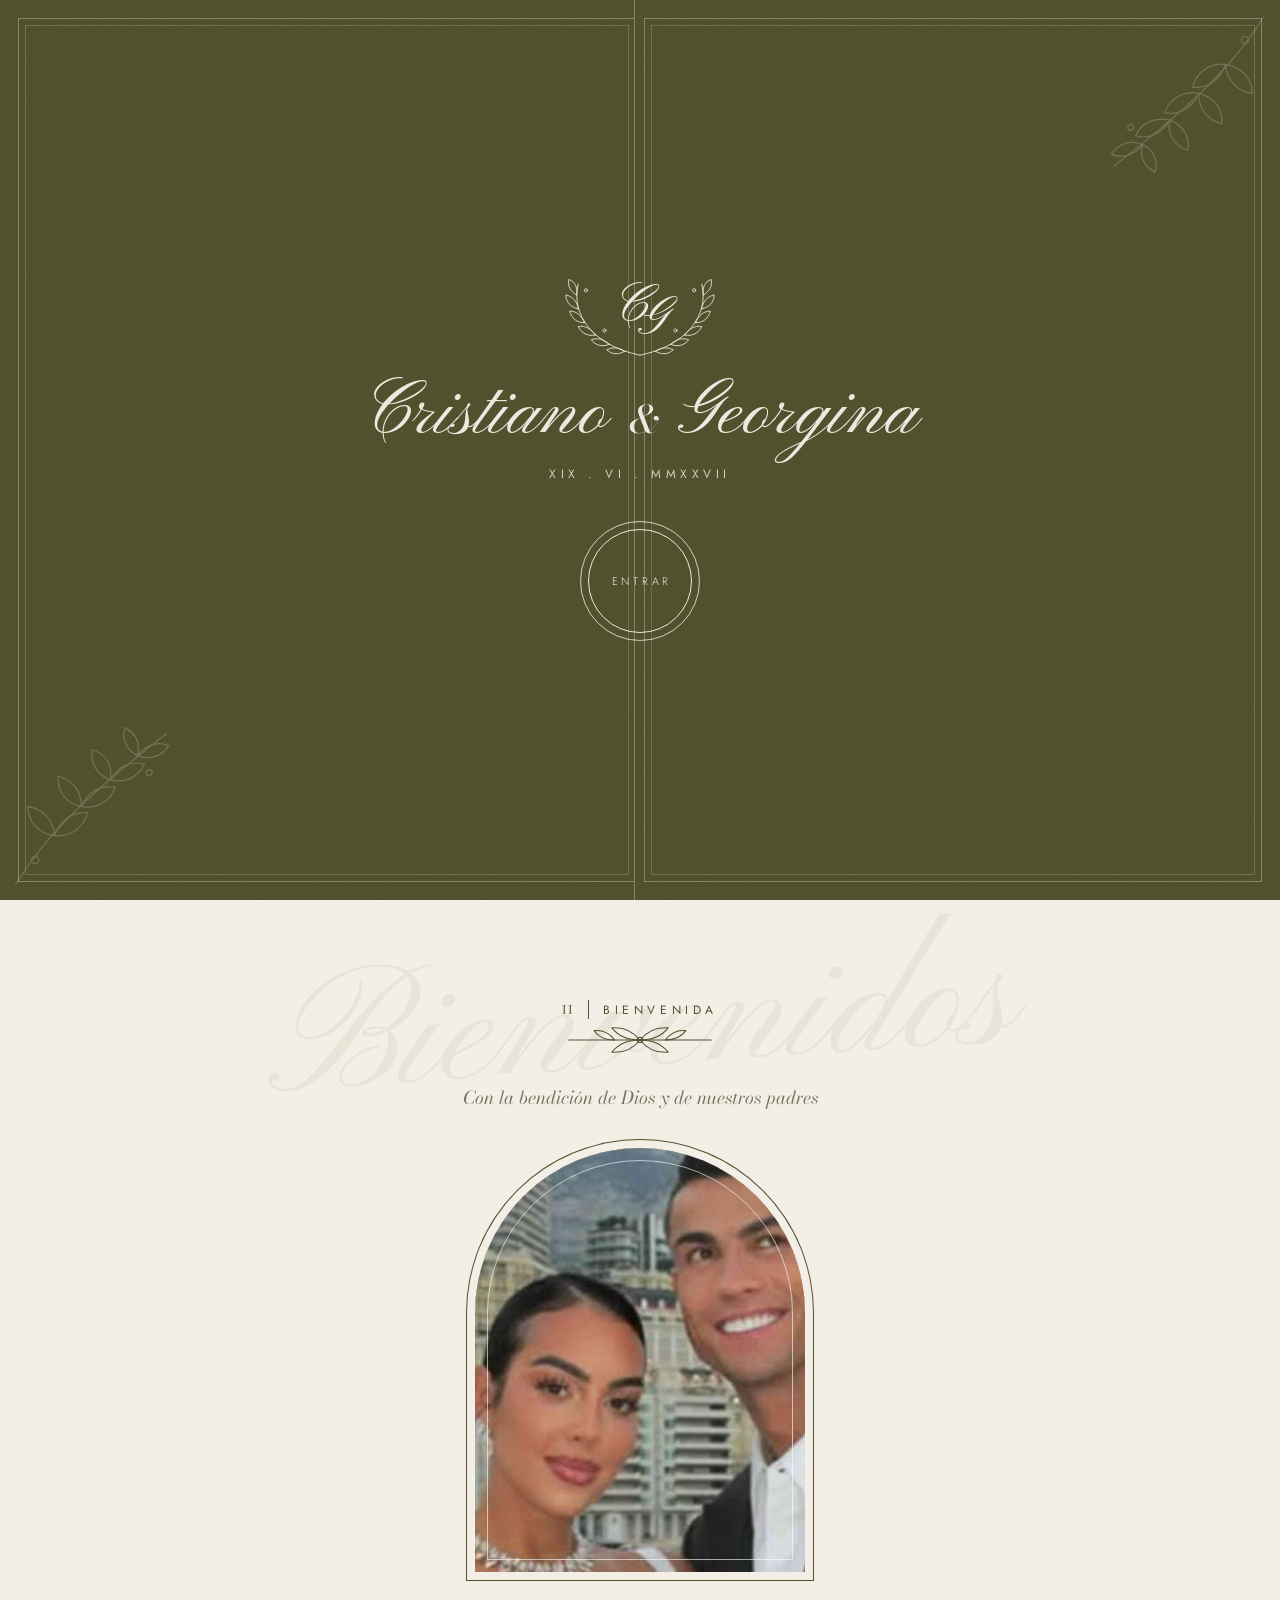
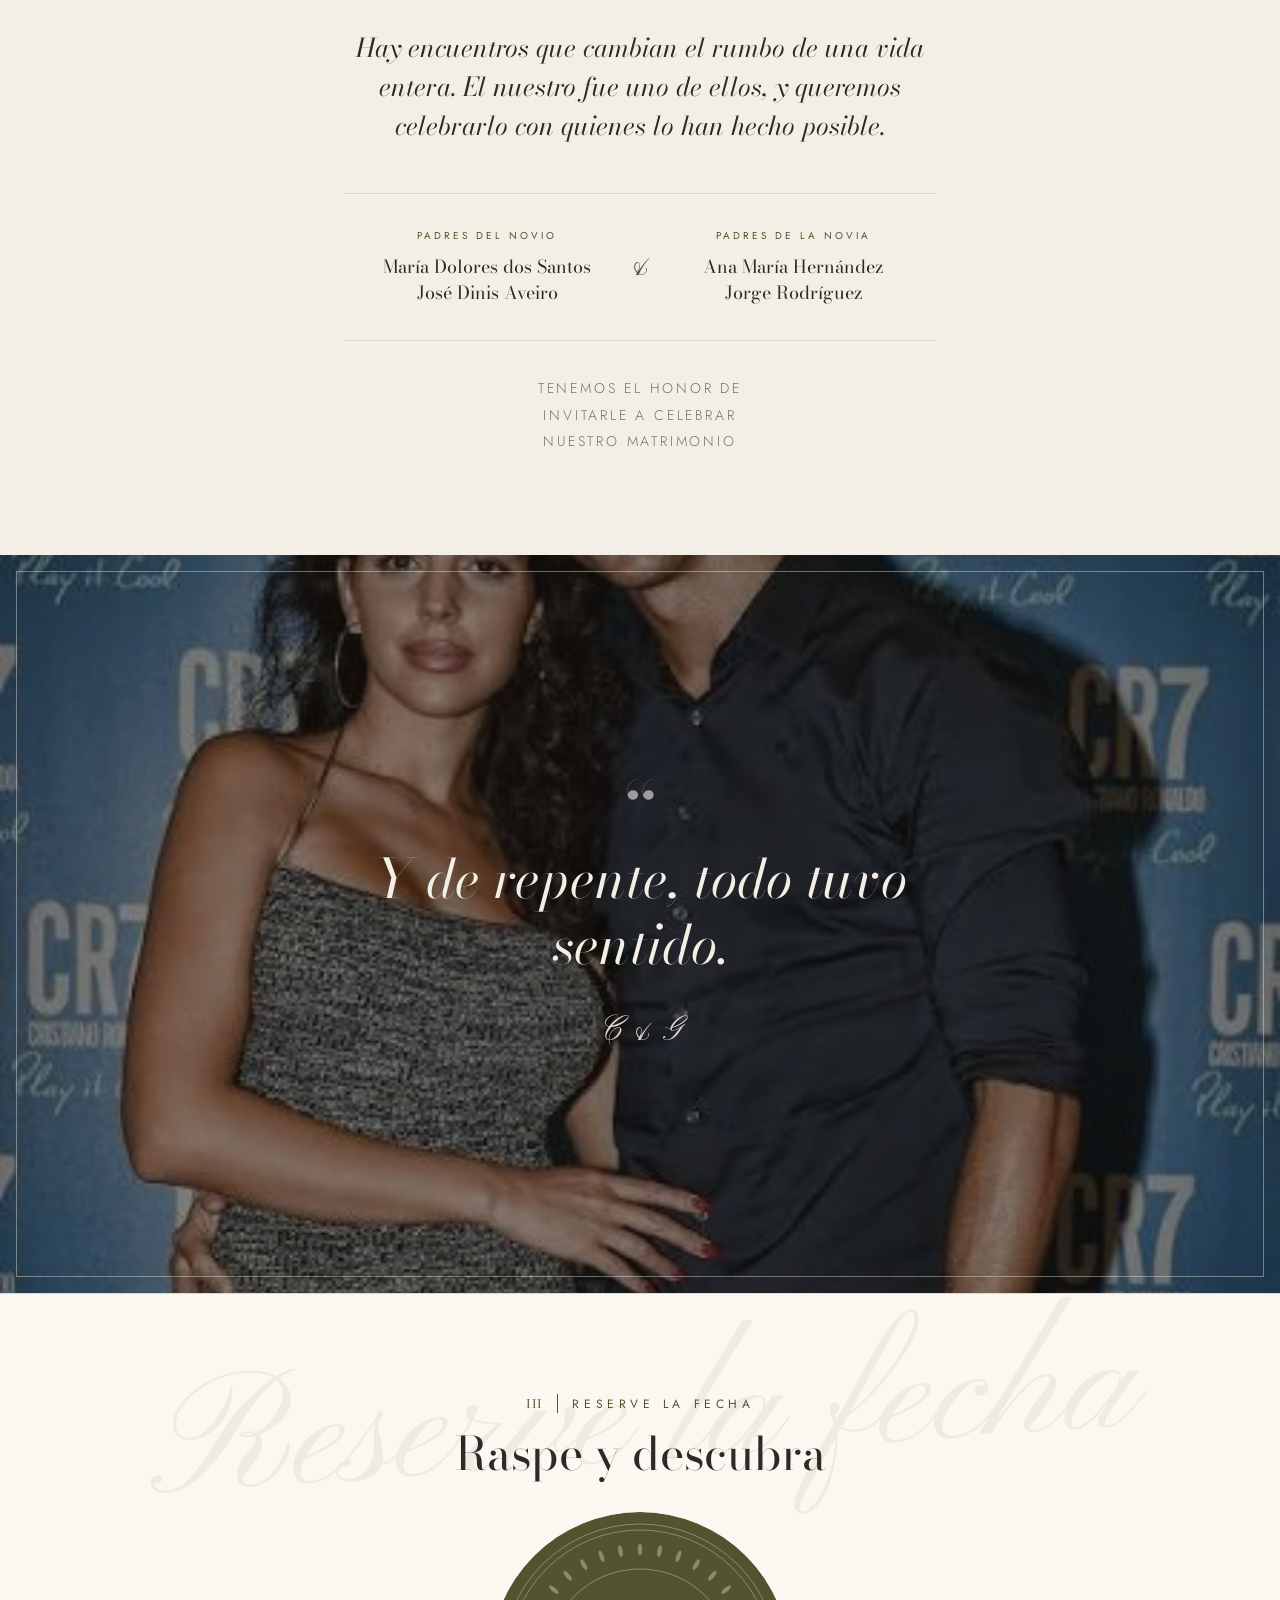
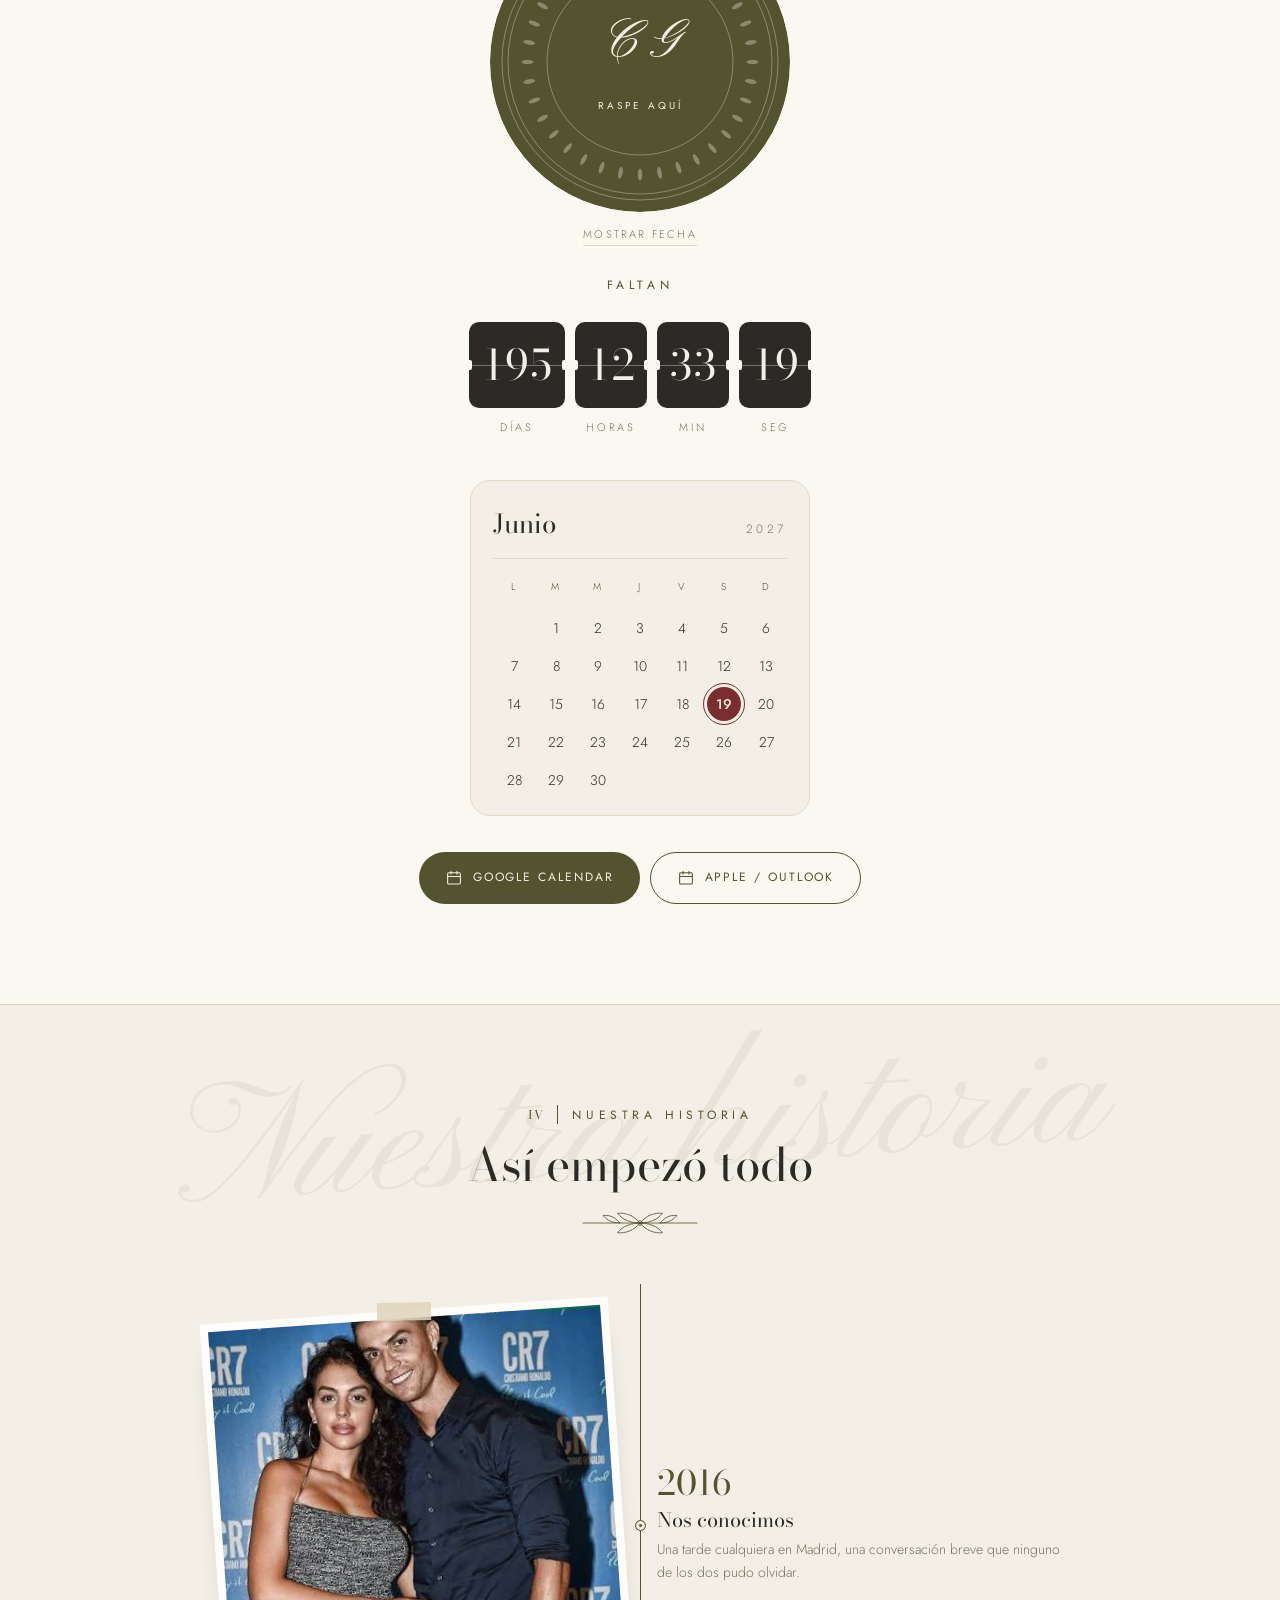
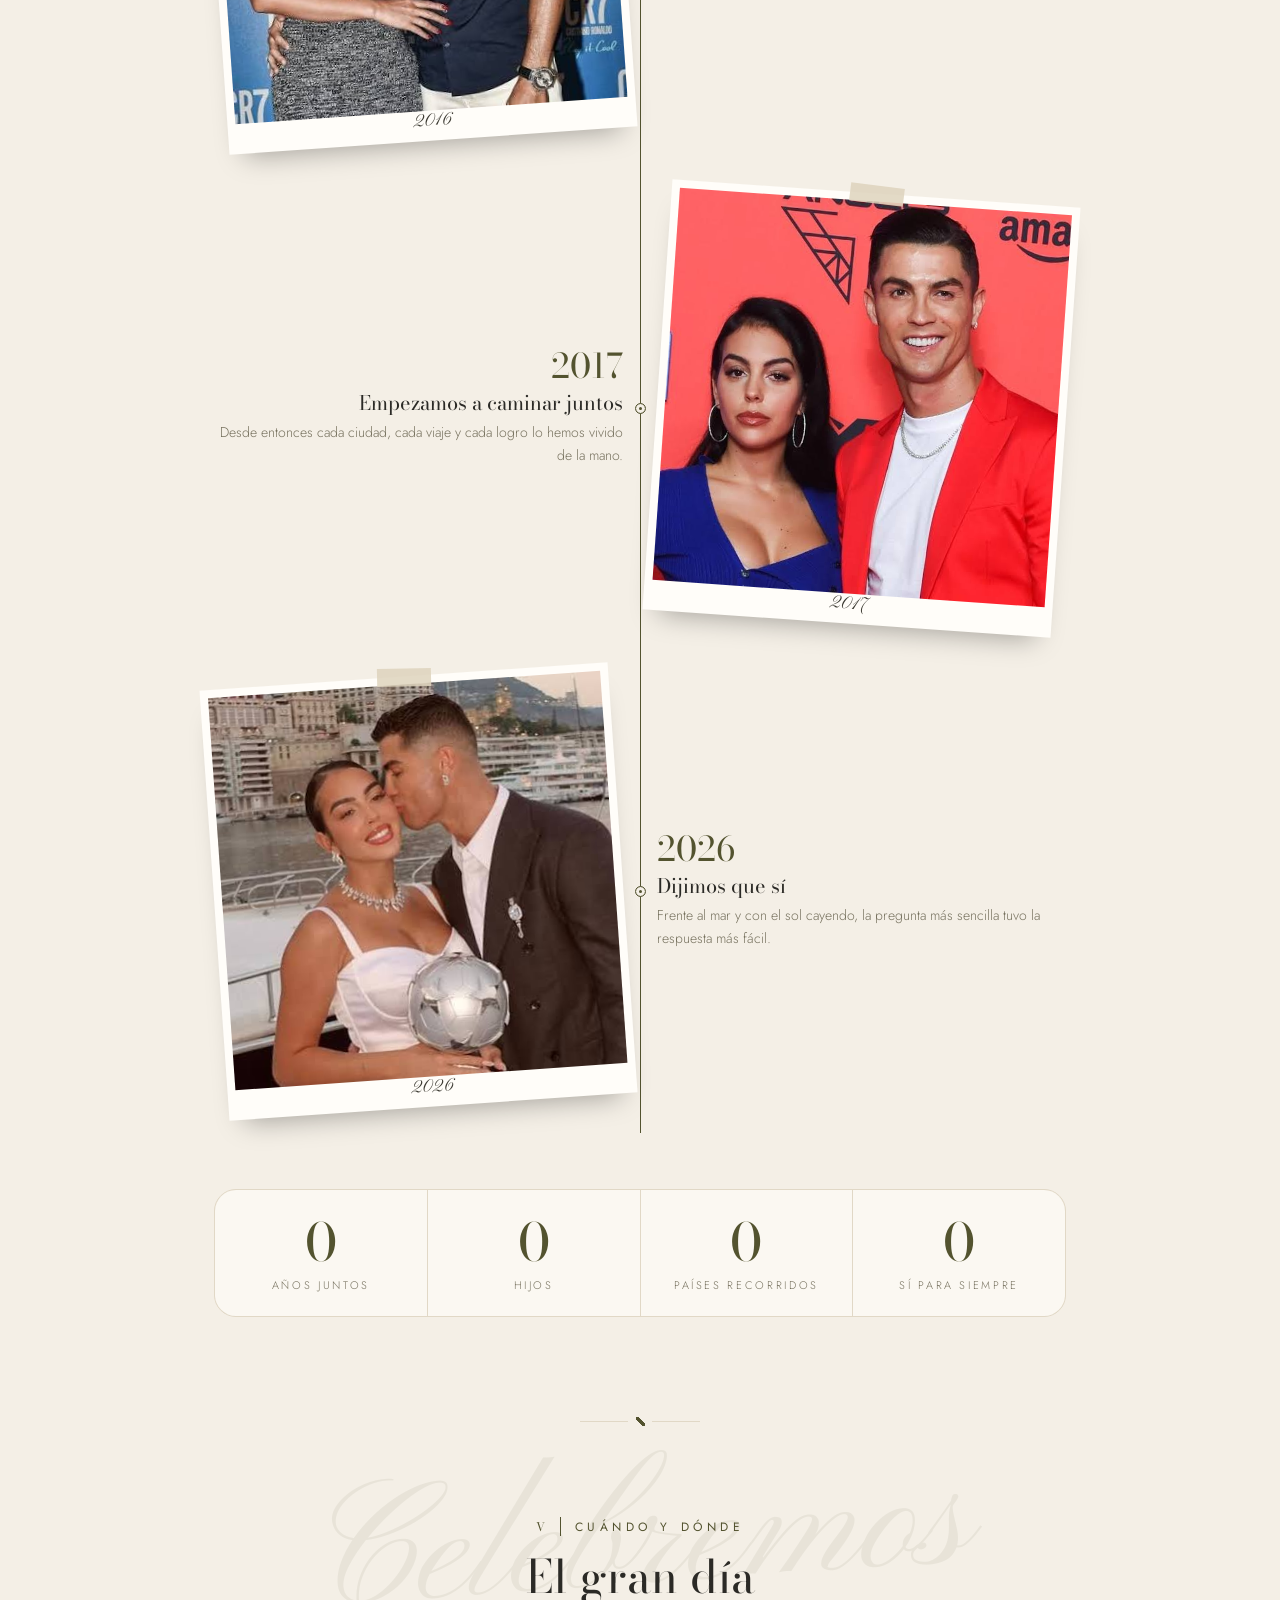
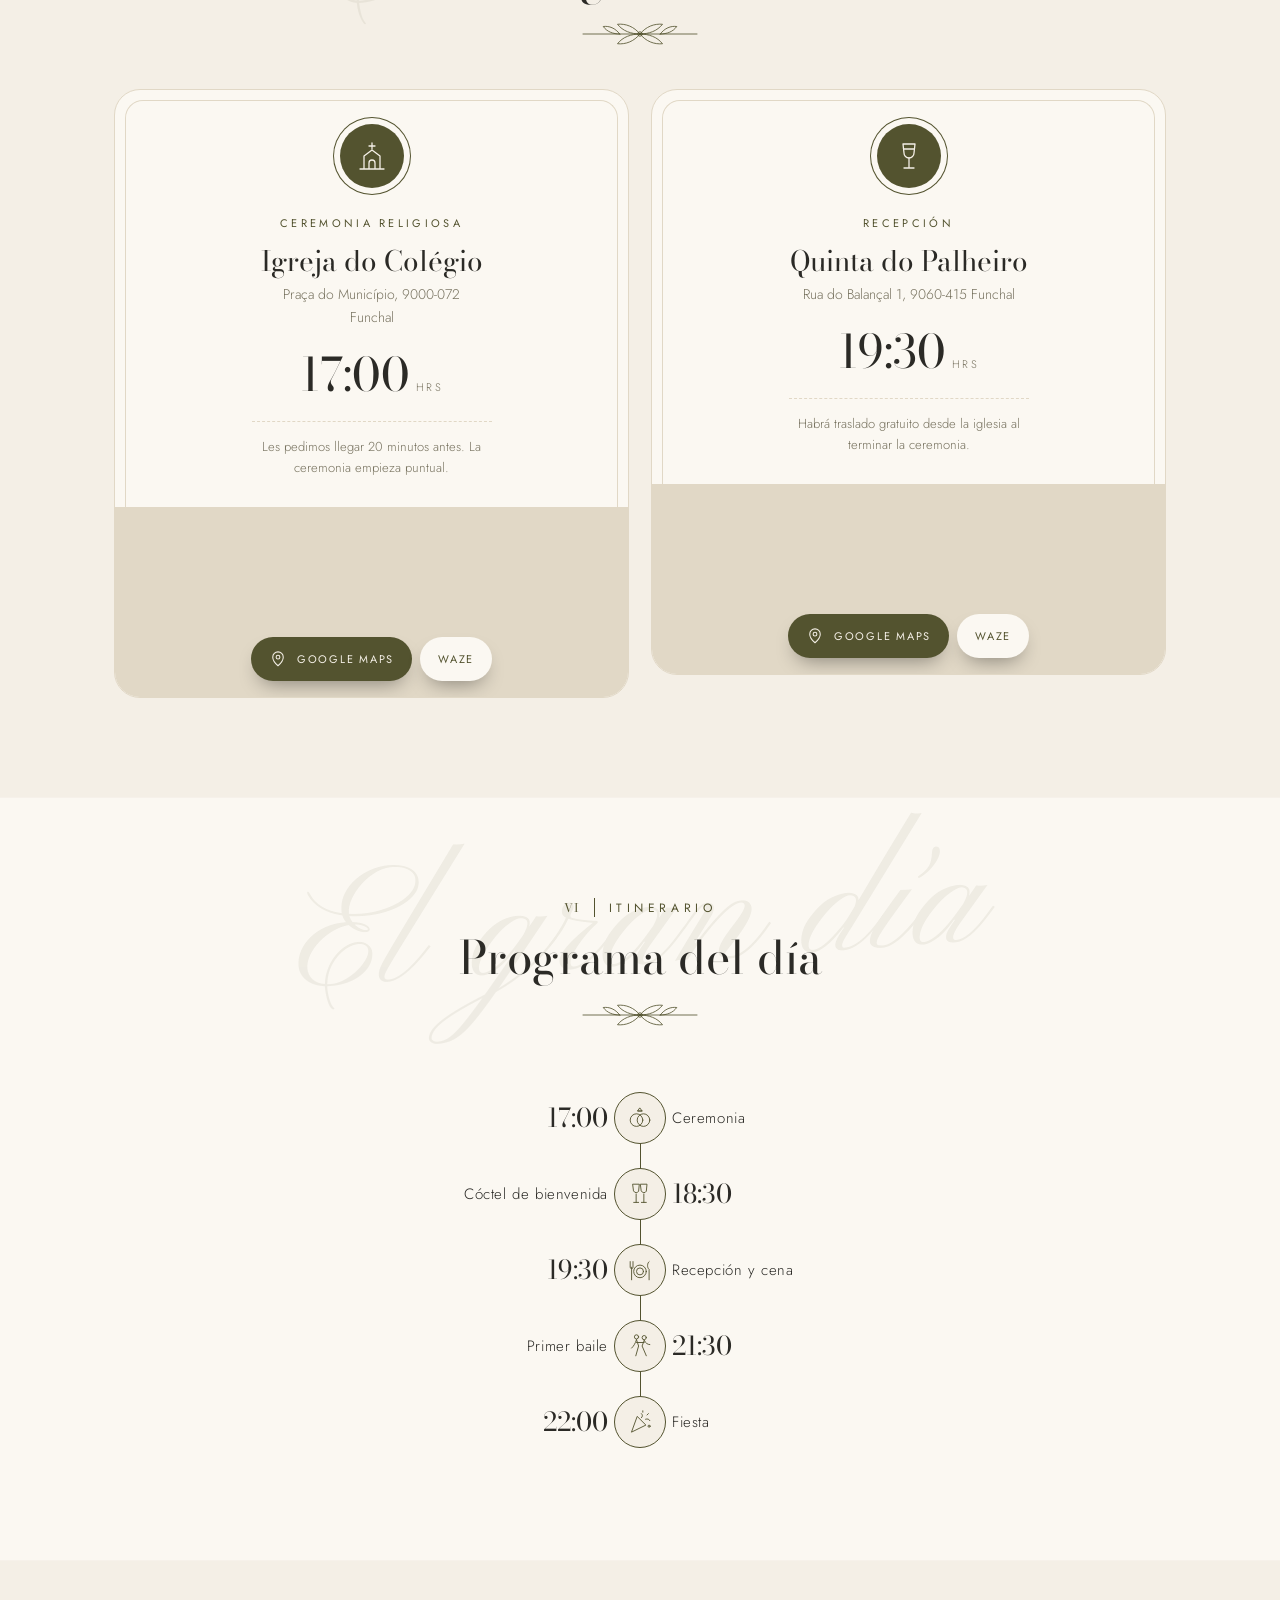
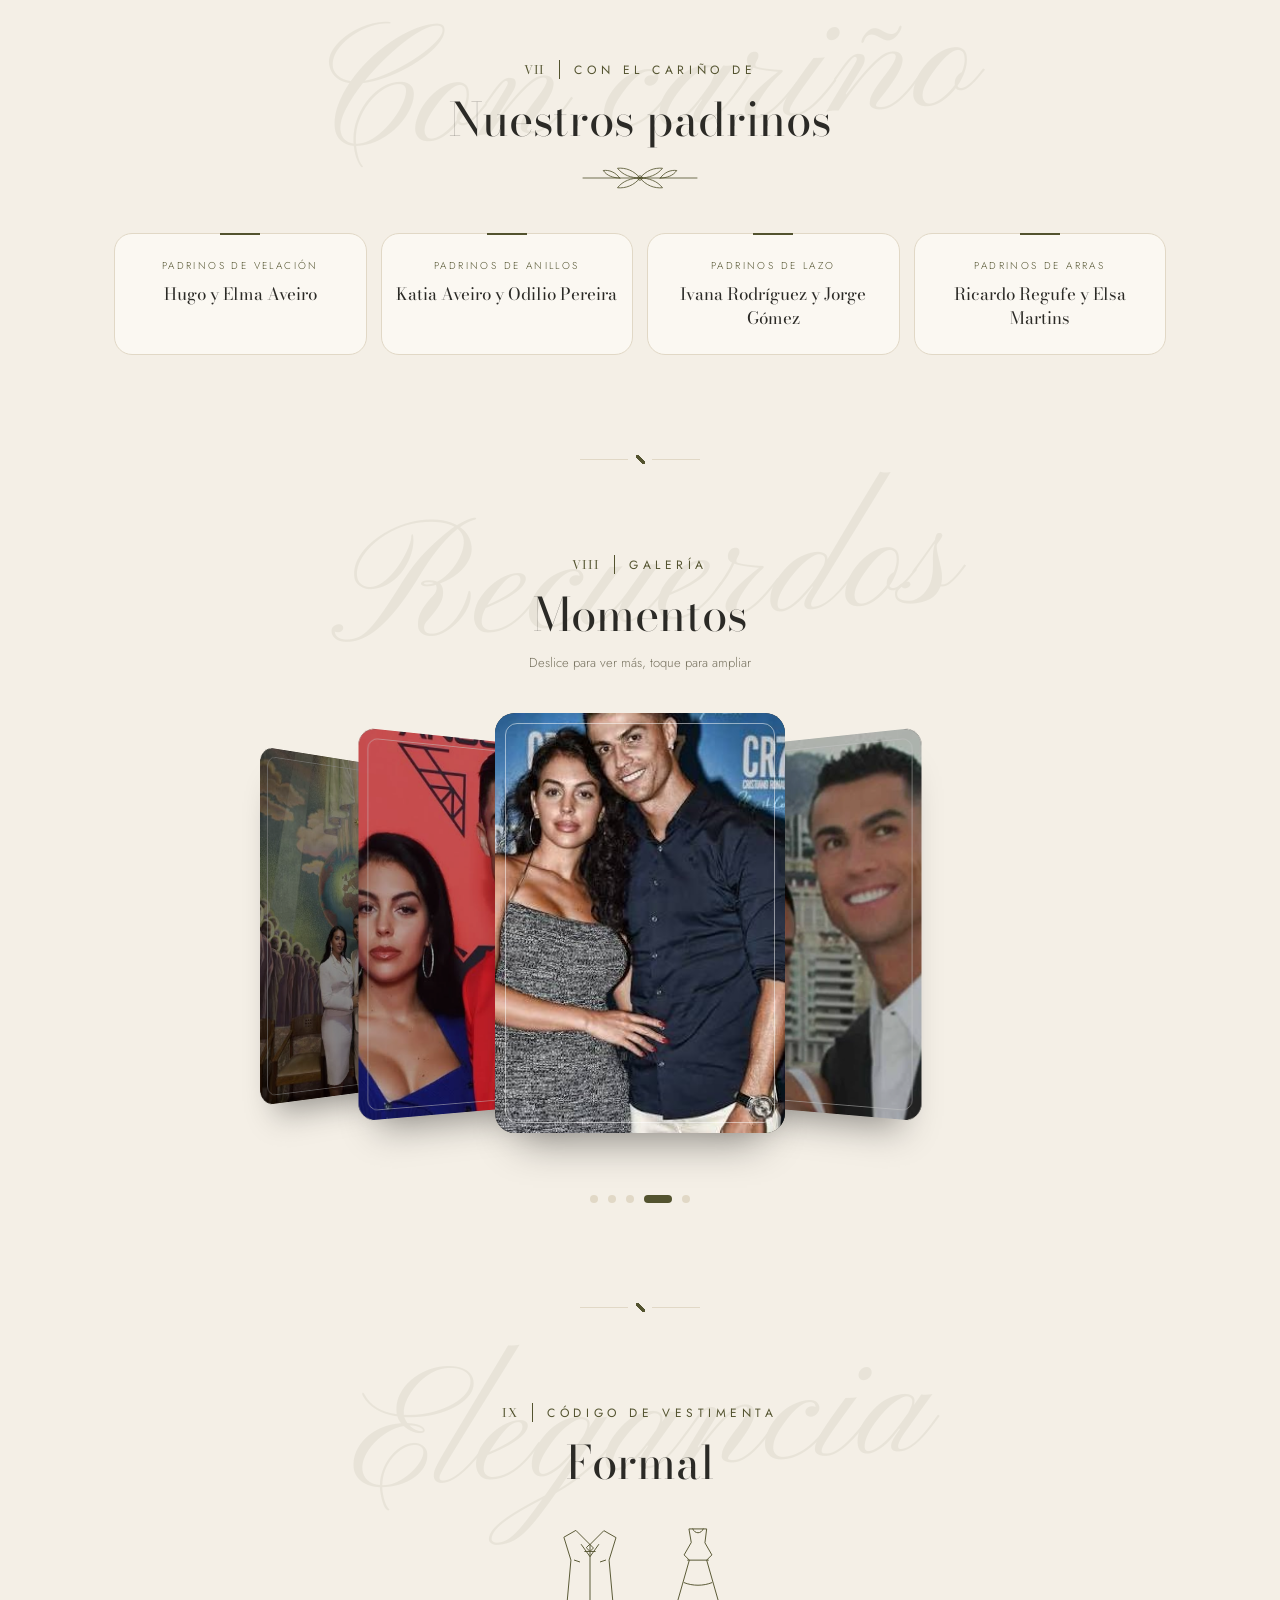
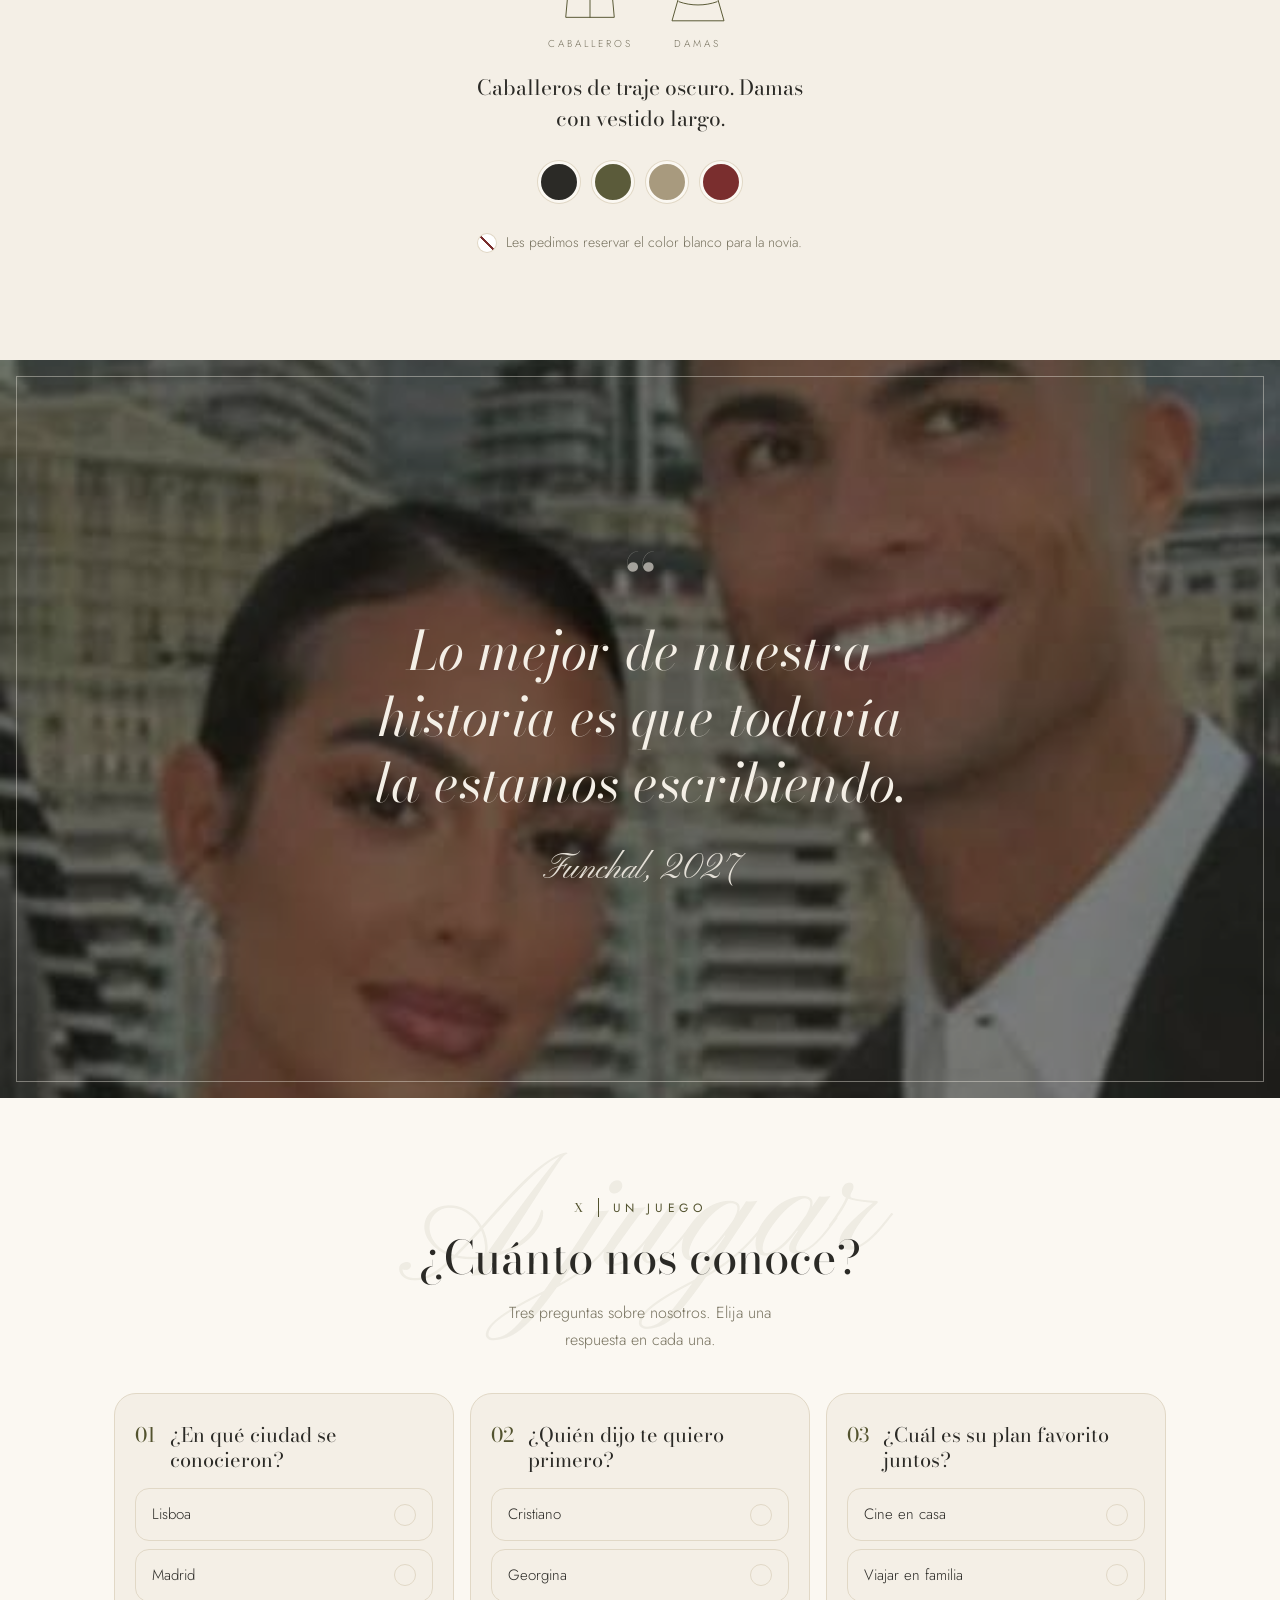
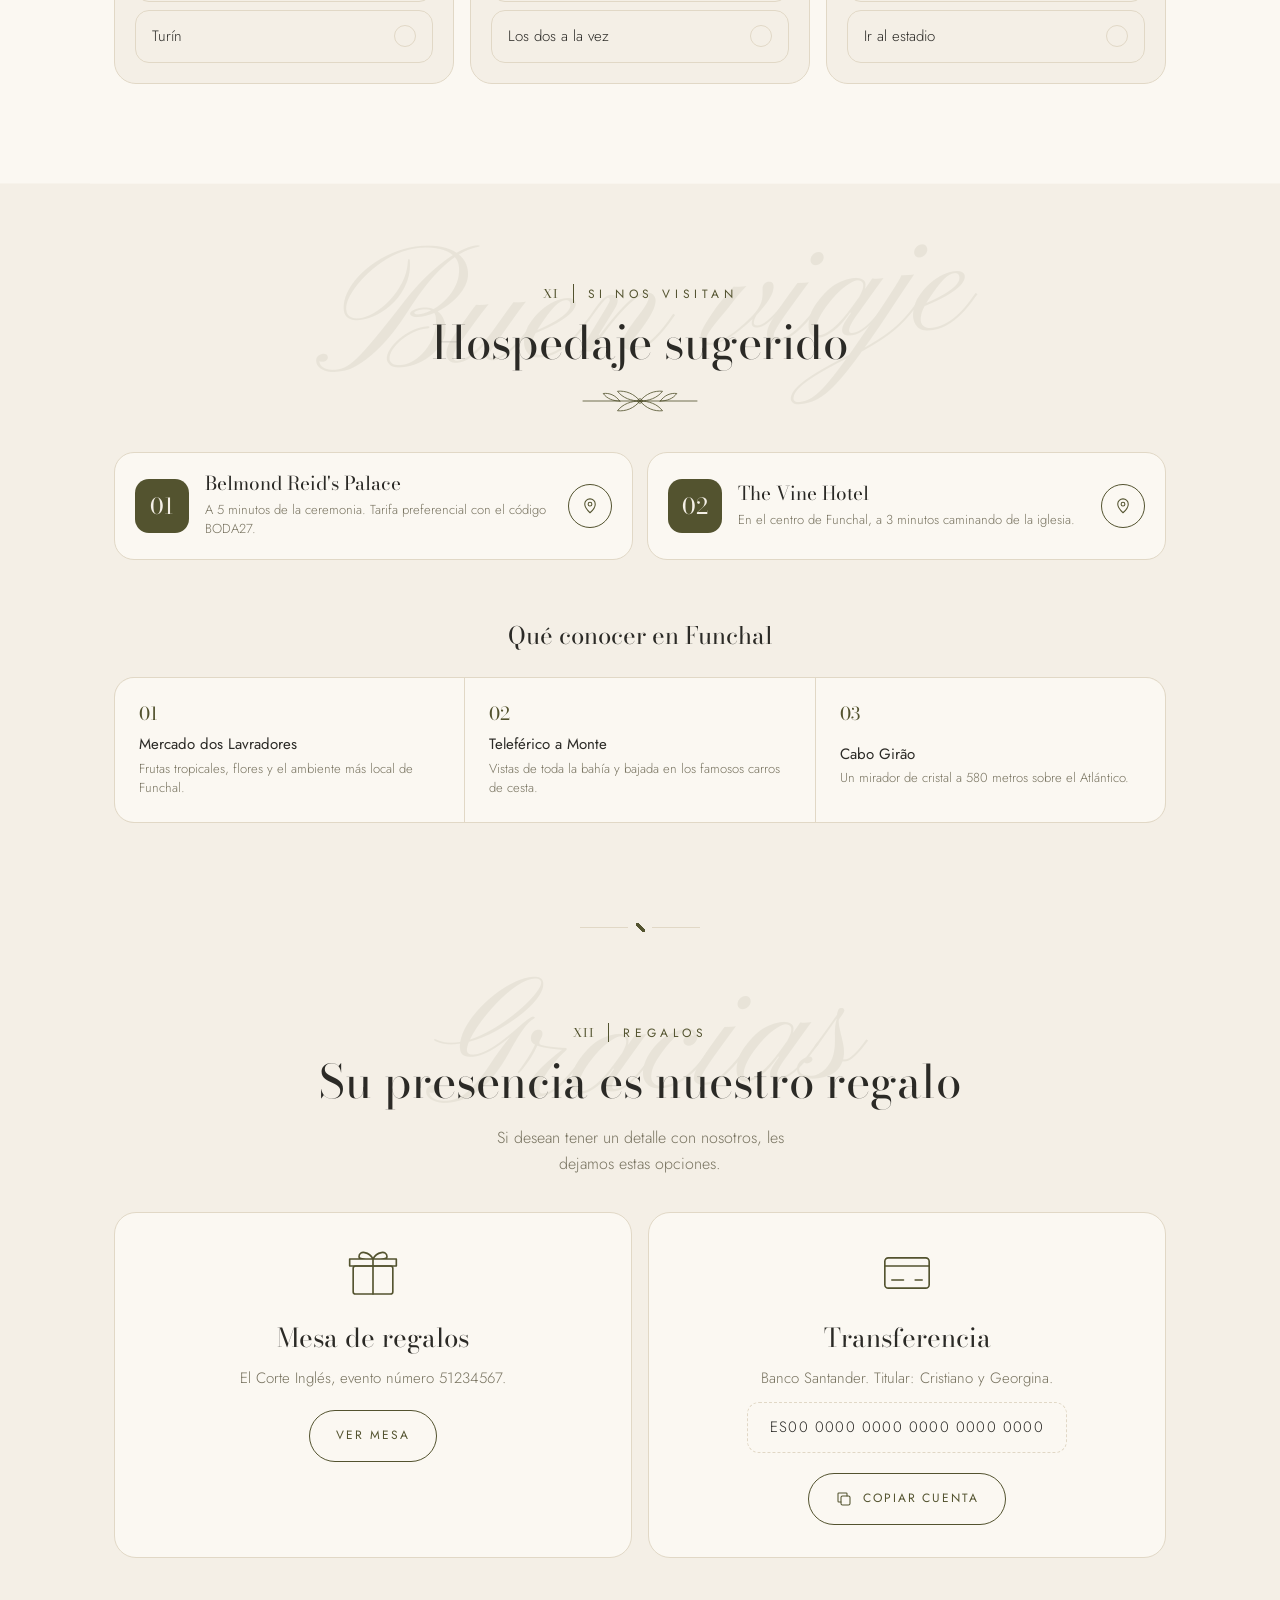
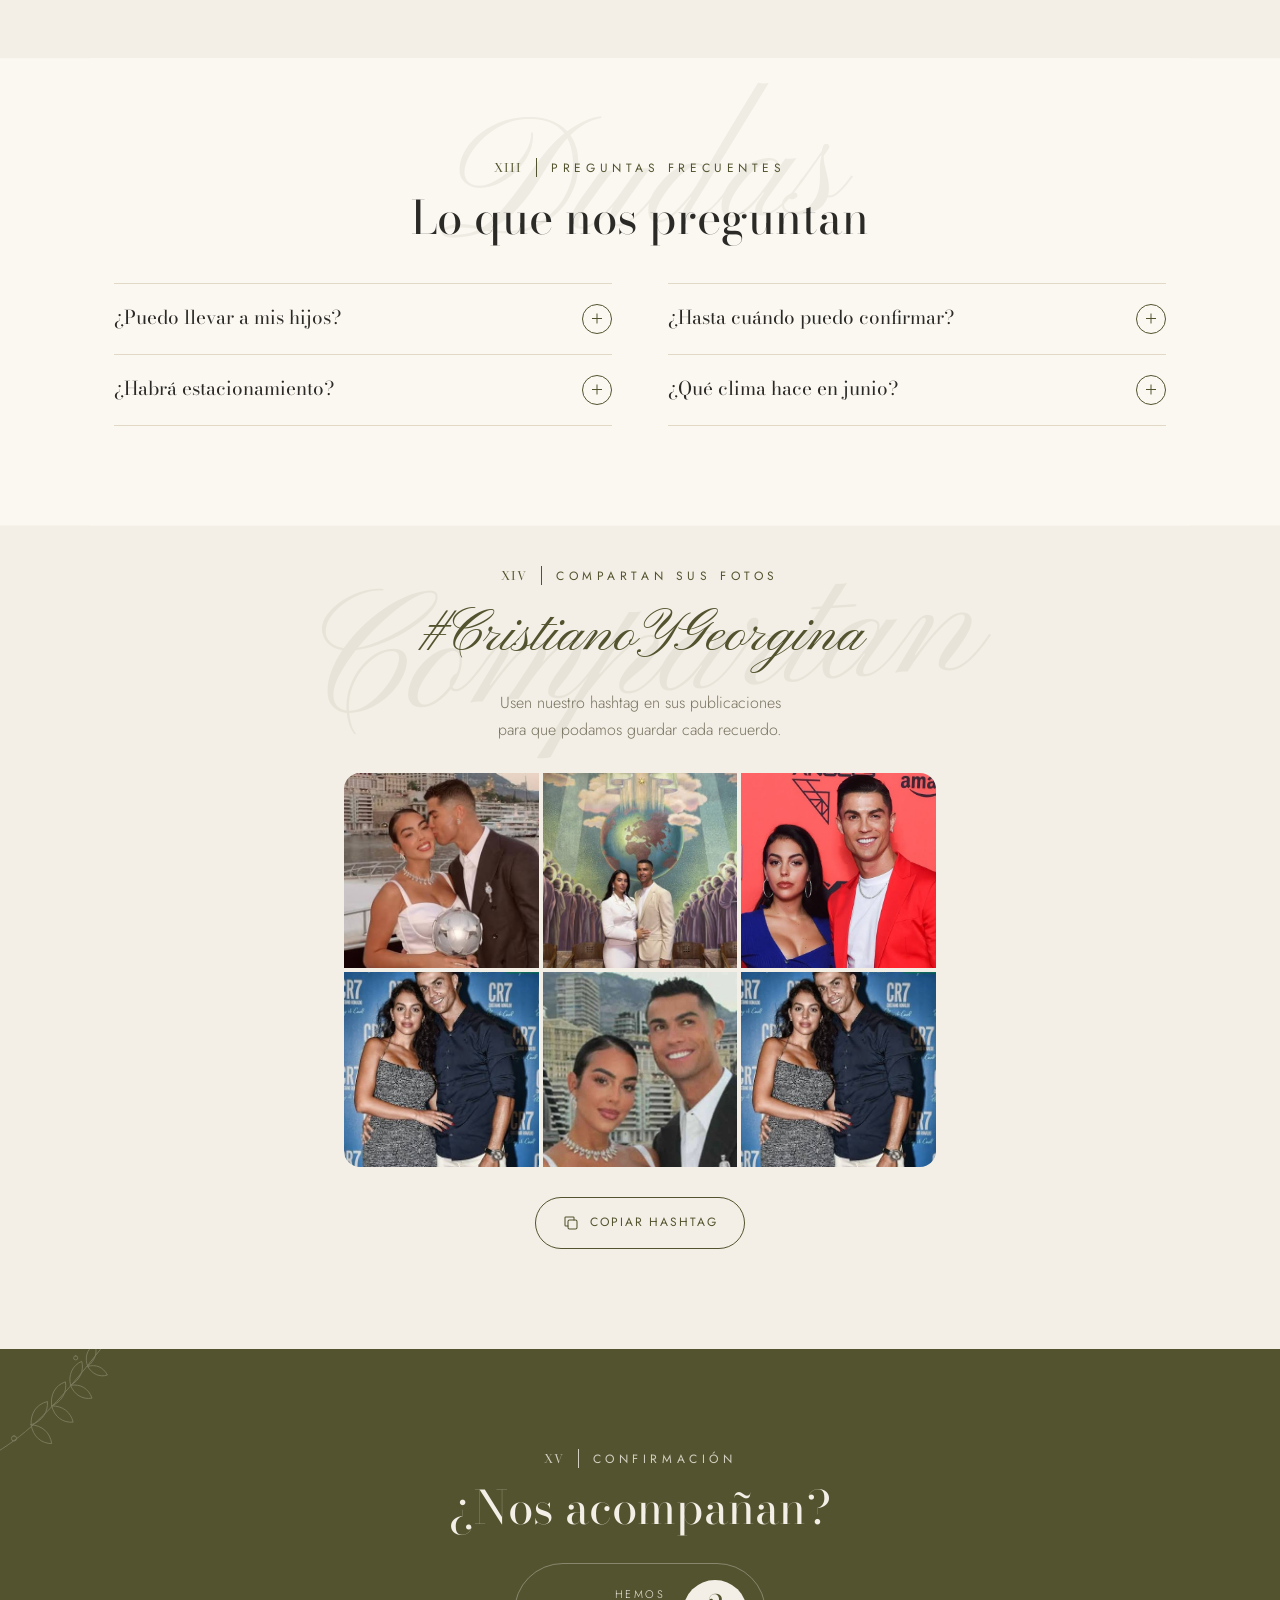
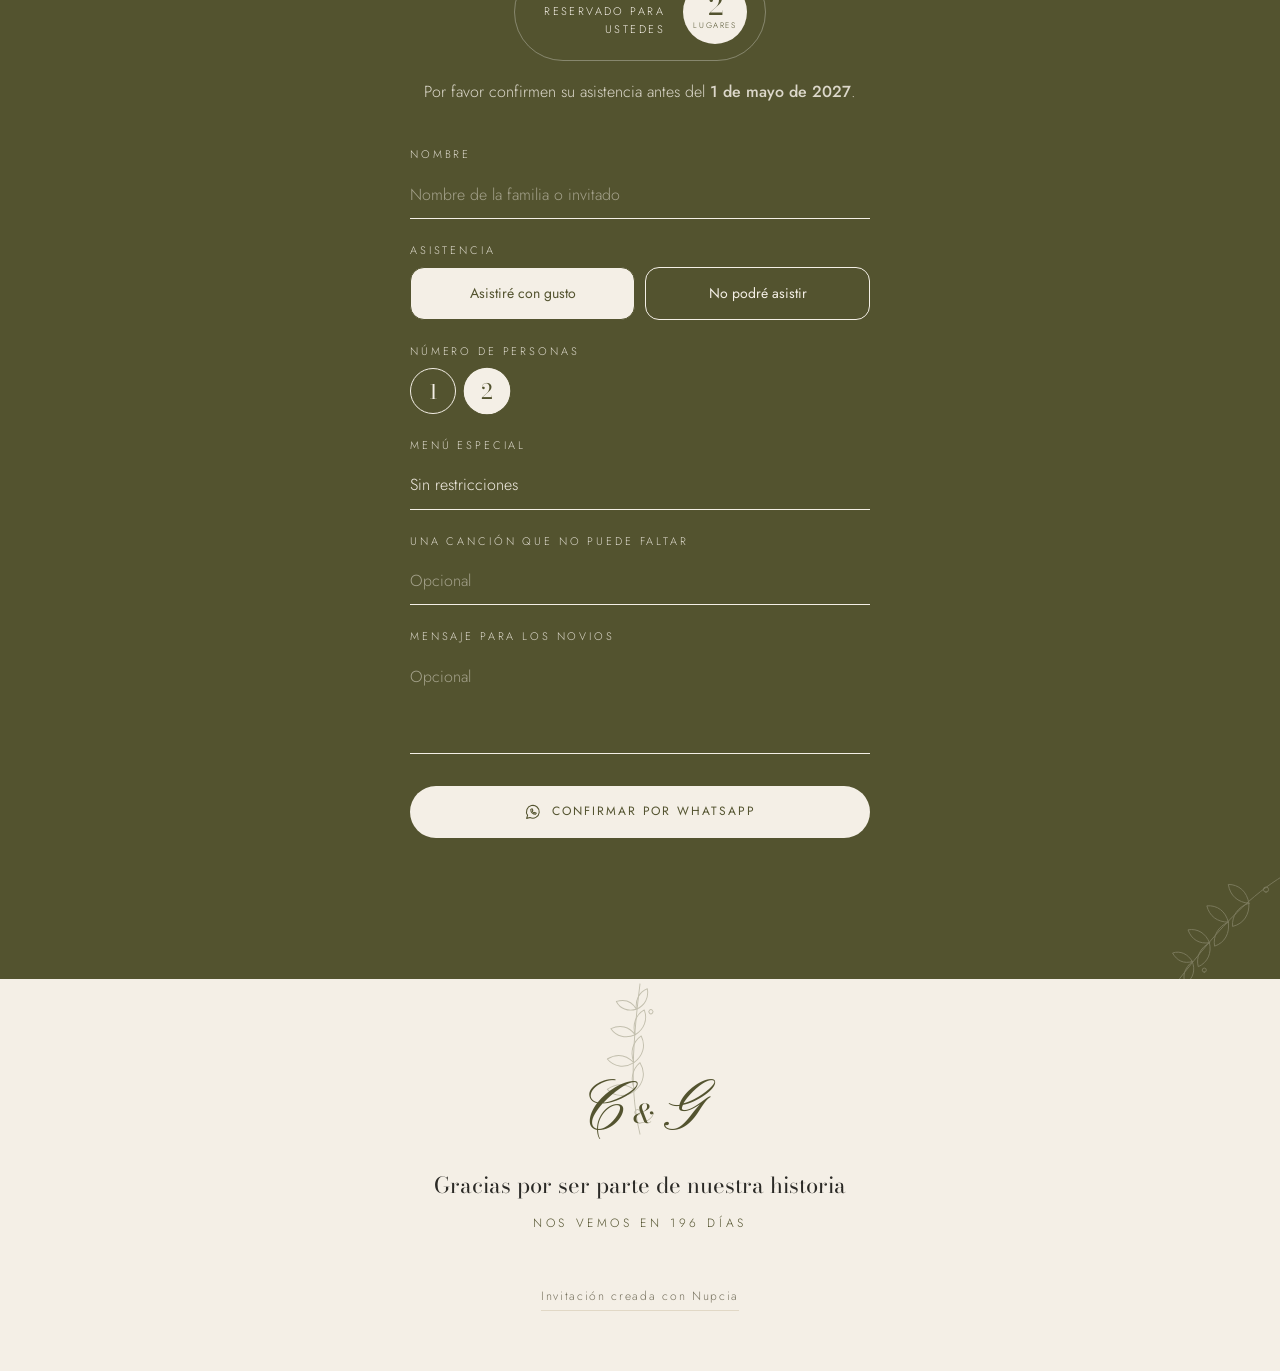
==== commit b4df2100: "Invitación: franjas de foto, palabras de fondo y diseño amplio en computadora Franjas de foto con fr" ====
--- a/invitacion/index.html
+++ b/invitacion/index.html
@@ -91,7 +91,7 @@
     </section>
 
     <!-- II. Bienvenida -->
-    <section class="block welcome" id="bienvenida" data-sec="Bienvenida">
+    <section class="block welcome" id="bienvenida" data-ghost="Bienvenidos" data-sec="Bienvenida">
       <p class="caps"><b class="num">II</b>Bienvenida</p>
       <svg class="sprig draw"><use href="#sprig"/></svg>
       <p class="welcome__lead">Con la bendición de Dios y de nuestros padres</p>
@@ -101,8 +101,10 @@
       <p class="welcome__invite">tenemos el honor de invitarle a celebrar nuestro matrimonio</p>
     </section>
 
+    <section class="band" id="band0" aria-hidden="true"></section>
+
     <!-- III. Fecha -->
-    <section class="block countdown-block" id="fecha" data-sec="La fecha">
+    <section class="block countdown-block" id="fecha" data-ghost="Reserve la fecha" data-sec="La fecha">
       <p class="caps"><b class="num">III</b>Reserve la fecha</p>
       <h3 class="title">Raspe y descubra</h3>
       <div class="scratch" id="scratch">
@@ -130,7 +132,7 @@
     </section>
 
     <!-- IV. Historia -->
-    <section class="block story" id="historia" data-sec="Nuestra historia">
+    <section class="block story" id="historia" data-ghost="Nuestra historia" data-sec="Nuestra historia">
       <p class="caps"><b class="num">IV</b>Nuestra historia</p>
       <h3 class="title">Así empezó todo</h3>
       <svg class="sprig sprig--sm draw"><use href="#sprig"/></svg>
@@ -139,7 +141,7 @@
     </section>
 
     <!-- V. Eventos -->
-    <section class="block events" id="lugares" data-sec="Cuándo y dónde">
+    <section class="block events" id="lugares" data-ghost="Celebremos" data-sec="Cuándo y dónde">
       <p class="caps"><b class="num">V</b>Cuándo y dónde</p>
       <h3 class="title">El gran día</h3>
       <svg class="sprig sprig--sm draw"><use href="#sprig"/></svg>
@@ -147,7 +149,7 @@
     </section>
 
     <!-- VI. Itinerario -->
-    <section class="block timeline-block" id="programa" data-sec="Programa">
+    <section class="block timeline-block" id="programa" data-ghost="El gran día" data-sec="Programa">
       <p class="caps"><b class="num">VI</b>Itinerario</p>
       <h3 class="title">Programa del día</h3>
       <svg class="sprig sprig--sm draw"><use href="#sprig"/></svg>
@@ -155,7 +157,7 @@
     </section>
 
     <!-- VII. Padrinos -->
-    <section class="block sponsors" id="padrinos" data-sec="Padrinos">
+    <section class="block sponsors" id="padrinos" data-ghost="Con cariño" data-sec="Padrinos">
       <p class="caps"><b class="num">VII</b>Con el cariño de</p>
       <h3 class="title">Nuestros padrinos</h3>
       <svg class="sprig sprig--sm draw"><use href="#sprig"/></svg>
@@ -163,7 +165,7 @@
     </section>
 
     <!-- VIII. Galeria -->
-    <section class="block gallery" id="galeria" data-sec="Galería">
+    <section class="block gallery" id="galeria" data-ghost="Recuerdos" data-sec="Galería">
       <p class="caps"><b class="num">VIII</b>Galería</p>
       <h3 class="title">Momentos</h3>
       <p class="gallery__hint">Deslice para ver más, toque para ampliar</p>
@@ -172,7 +174,7 @@
     </section>
 
     <!-- IX. Vestimenta -->
-    <section class="block dress" id="vestimenta" data-sec="Vestimenta">
+    <section class="block dress" id="vestimenta" data-ghost="Elegancia" data-sec="Vestimenta">
       <p class="caps"><b class="num">IX</b>Código de vestimenta</p>
       <h3 class="title" data-vest-titulo>Formal</h3>
       <div class="dress__icons" aria-hidden="true">
@@ -190,8 +192,10 @@
       <p class="dress__note" data-vest-nota></p>
     </section>
 
+    <section class="band" id="band1" aria-hidden="true"></section>
+
     <!-- X. Trivia -->
-    <section class="block trivia" id="trivia" data-sec="Trivia">
+    <section class="block trivia" id="trivia" data-ghost="A jugar" data-sec="Trivia">
       <p class="caps"><b class="num">X</b>Un juego</p>
       <h3 class="title">¿Cuánto nos conoce?</h3>
       <p class="lead">Tres preguntas sobre nosotros. Elija una respuesta en cada una.</p>
@@ -199,7 +203,7 @@
     </section>
 
     <!-- XI. Viaje -->
-    <section class="block stay" id="viaje" data-sec="Hospedaje">
+    <section class="block stay" id="viaje" data-ghost="Buen viaje" data-sec="Hospedaje">
       <p class="caps"><b class="num">XI</b>Si nos visitan</p>
       <h3 class="title">Hospedaje sugerido</h3>
       <svg class="sprig sprig--sm draw"><use href="#sprig"/></svg>
@@ -209,7 +213,7 @@
     </section>
 
     <!-- XII. Regalos -->
-    <section class="block gifts" id="regalos" data-sec="Regalos">
+    <section class="block gifts" id="regalos" data-ghost="Gracias" data-sec="Regalos">
       <p class="caps"><b class="num">XII</b>Regalos</p>
       <h3 class="title">Su presencia es nuestro regalo</h3>
       <p class="lead">Si desean tener un detalle con nosotros, les dejamos estas opciones.</p>
@@ -217,14 +221,14 @@
     </section>
 
     <!-- XIII. Preguntas -->
-    <section class="block faq" id="preguntas" data-sec="Preguntas">
+    <section class="block faq" id="preguntas" data-ghost="Dudas" data-sec="Preguntas">
       <p class="caps"><b class="num">XIII</b>Preguntas frecuentes</p>
       <h3 class="title">Lo que nos preguntan</h3>
       <div class="faq__list" id="faq"></div>
     </section>
 
     <!-- XIV. Hashtag -->
-    <section class="block social" id="fotos" data-sec="Compartir">
+    <section class="block social" id="fotos" data-ghost="Compartan" data-sec="Compartir">
       <p class="caps"><b class="num">XIV</b>Compartan sus fotos</p>
       <p class="social__tag" data-hashtag>#CristianoYGeorgina</p>
       <p class="lead">Usen nuestro hashtag en sus publicaciones para que podamos guardar cada recuerdo.</p>
--- a/assets/css/invitacion.css
+++ b/assets/css/invitacion.css
@@ -158,7 +158,36 @@
 .no-gsap .entrance { display: none; }
 .no-gsap body.is-closed { overflow: auto; height: auto; }
 
-.block { max-width: var(--w); margin: 0 auto; padding: 100px 24px; text-align: center; position: relative; }
+.block { max-width: var(--w); margin: 0 auto; padding: 100px 24px; text-align: center; position: relative; isolation: isolate; }
+/* Palabra caligrafica de fondo detras del titulo */
+.block[data-ghost]::before {
+  content: attr(data-ghost); position: absolute; left: 50%; top: 58px; transform: translateX(-50%) rotate(-4deg);
+  font-family: var(--script); font-size: clamp(76px, 22vw, 150px); line-height: 1; white-space: nowrap;
+  color: var(--accent); opacity: .07; z-index: -1; pointer-events: none;
+}
+/* Secciones con fondo de papel a todo lo ancho */
+.timeline-block, .trivia, .faq { background: var(--paper); box-shadow: 0 0 0 100vmax var(--paper); clip-path: inset(0 -100vmax); }
+.timeline-block .titem__icon, .trivia .q { background: var(--bg); }
+/* Adorno entre secciones */
+.events::after, .gallery::after, .dress::after, .gifts::after {
+  content: ""; position: absolute; top: 0; left: 50%; width: 120px; height: 9px; margin-left: -60px;
+  background:
+    linear-gradient(var(--line), var(--line)) left center / 48px 1px no-repeat,
+    linear-gradient(var(--line), var(--line)) right center / 48px 1px no-repeat,
+    linear-gradient(45deg, transparent 38%, var(--accent) 38% 62%, transparent 62%) center / 9px 9px no-repeat;
+}
+
+/* Franjas de foto */
+.band { position: relative; height: 82svh; min-height: 520px; overflow: hidden; display: grid; place-items: center; text-align: center; color: #F4EFE6; }
+.band__media { position: absolute; inset: -12% 0; }
+.band__media img { width: 100%; height: 100%; object-fit: cover; }
+.band::after { content: ""; position: absolute; inset: 0; background: #16150F; opacity: .5; }
+.band__frame { position: absolute; inset: 16px; border: 1px solid rgba(244, 239, 230, .4); z-index: 1; pointer-events: none; }
+.band__text { position: relative; z-index: 2; padding: 0 34px; max-width: 640px; }
+.band__mark { display: block; font-family: var(--serif); font-size: 80px; line-height: .6; opacity: .6; margin-bottom: 10px; }
+.band__quote { font-family: var(--serif); font-style: italic; font-weight: 400; font-size: clamp(28px, 7.6vw, 48px); line-height: 1.22; margin: 0; }
+.band__quote .w { display: inline-block; }
+.band__sign { display: block; margin-top: 26px; font-family: var(--script); font-size: 34px; opacity: .9; }
 
 /* Portada */
 .cover { position: relative; height: 100svh; min-height: 580px; overflow: hidden; color: #F4EFE6; display: flex; align-items: flex-end; justify-content: center; }
@@ -530,6 +559,22 @@
   .cover__scroll { left: 25%; border-color: var(--accent); }
   .cover__scroll span { background: var(--accent); }
   .coverflow { height: 460px; }
+  /* Secciones mas anchas en computadora */
+  :root { --w: 640px; }
+  .events, .sponsors, .gifts, .stay, .trivia, .faq { max-width: 1100px; }
+  .events__list { grid-template-columns: 1fr 1fr; align-items: start; }
+  .sponsors__grid { grid-template-columns: repeat(4, 1fr); }
+  .gifts__list { grid-template-columns: 1fr 1fr; }
+  .stay__list { grid-template-columns: 1fr 1fr; }
+  .tips { grid-template-columns: repeat(3, 1fr); }
+  .tip { grid-template-columns: 1fr; gap: 6px; padding: 24px; }
+  .quiz { grid-template-columns: repeat(3, 1fr); align-items: start; }
+  .quiz__score { grid-column: 1 / -1; }
+  .faq__list { display: grid; grid-template-columns: 1fr 1fr; column-gap: 56px; border-top: 0; }
+  .faq__list .qa:nth-child(-n+2) { border-top: 1px solid var(--line); }
+  .story { max-width: 900px; }
+  .band__quote { font-size: 54px; }
+  .block[data-ghost]::before { font-size: 170px; top: 40px; }
   .cover__bars i { background: var(--line); }
   .cover__bars i::after { background: var(--accent); }
   .cover__guest { color: var(--ink); }
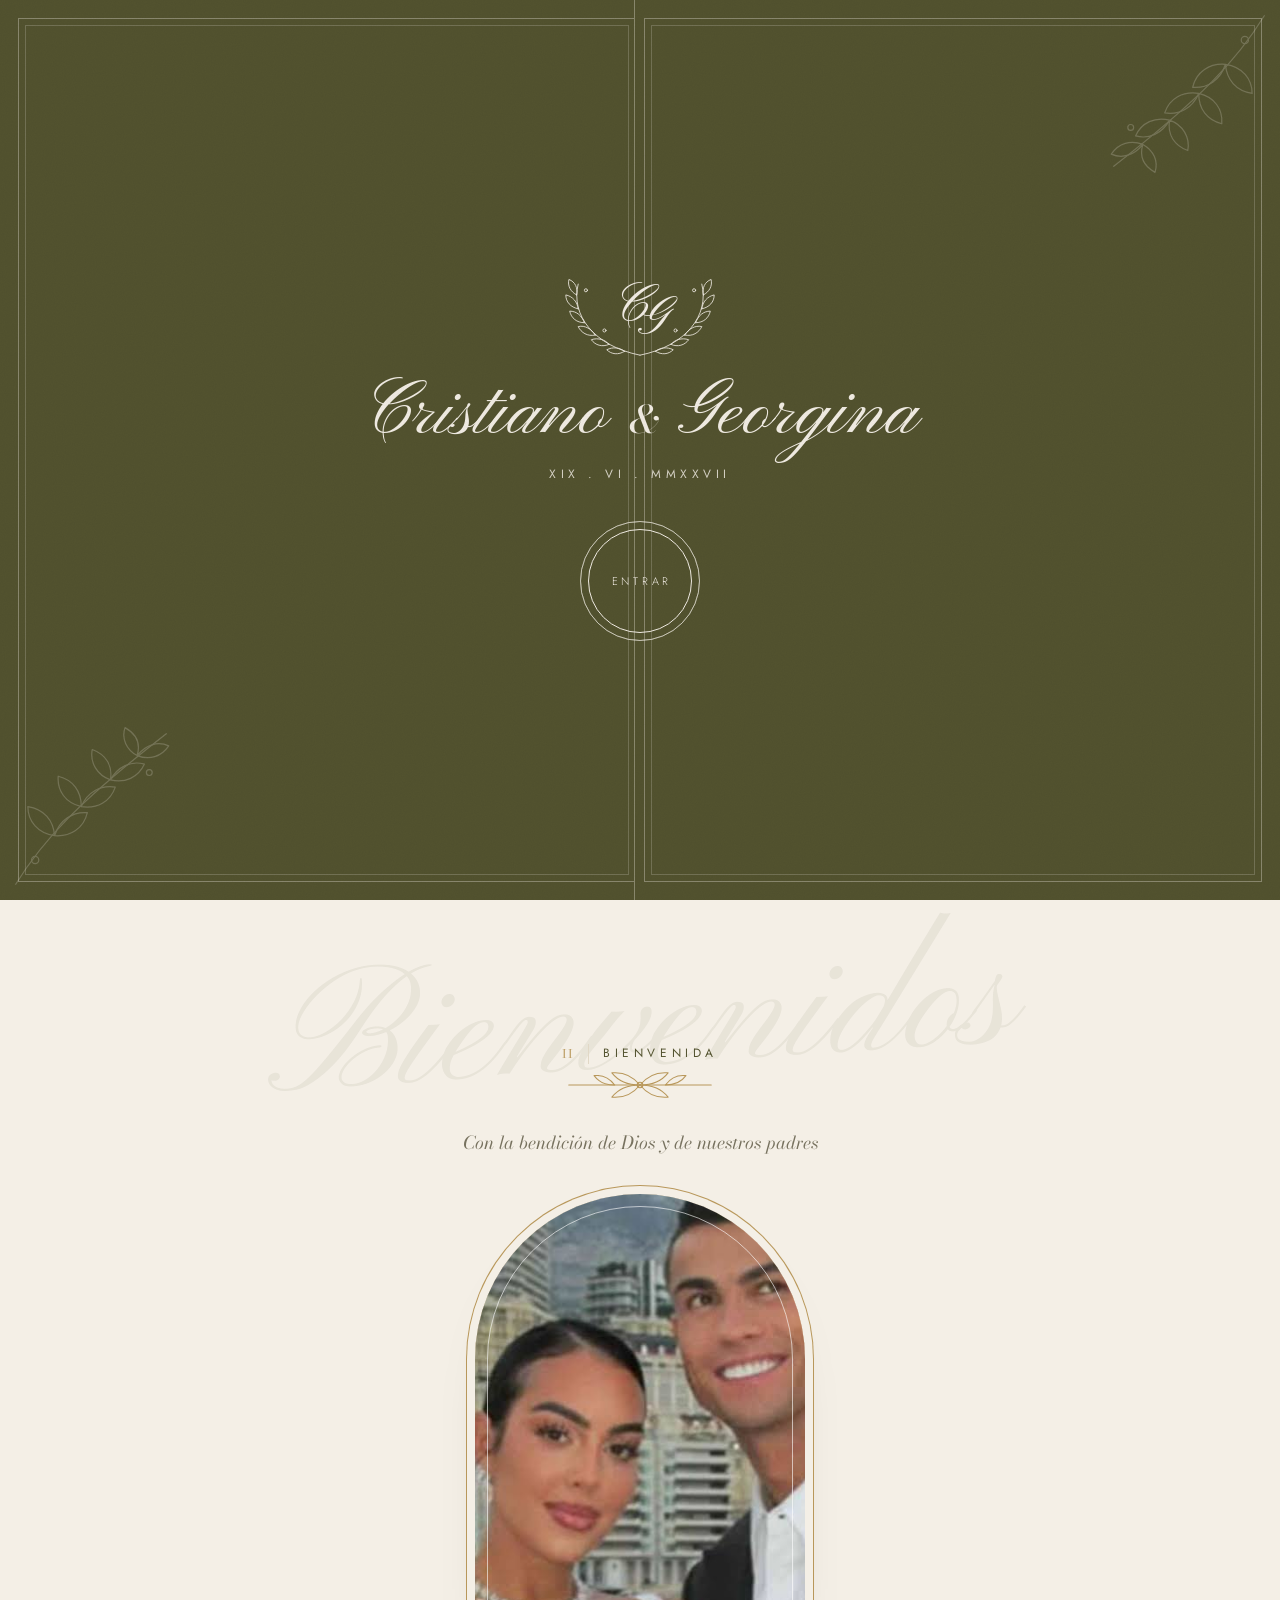
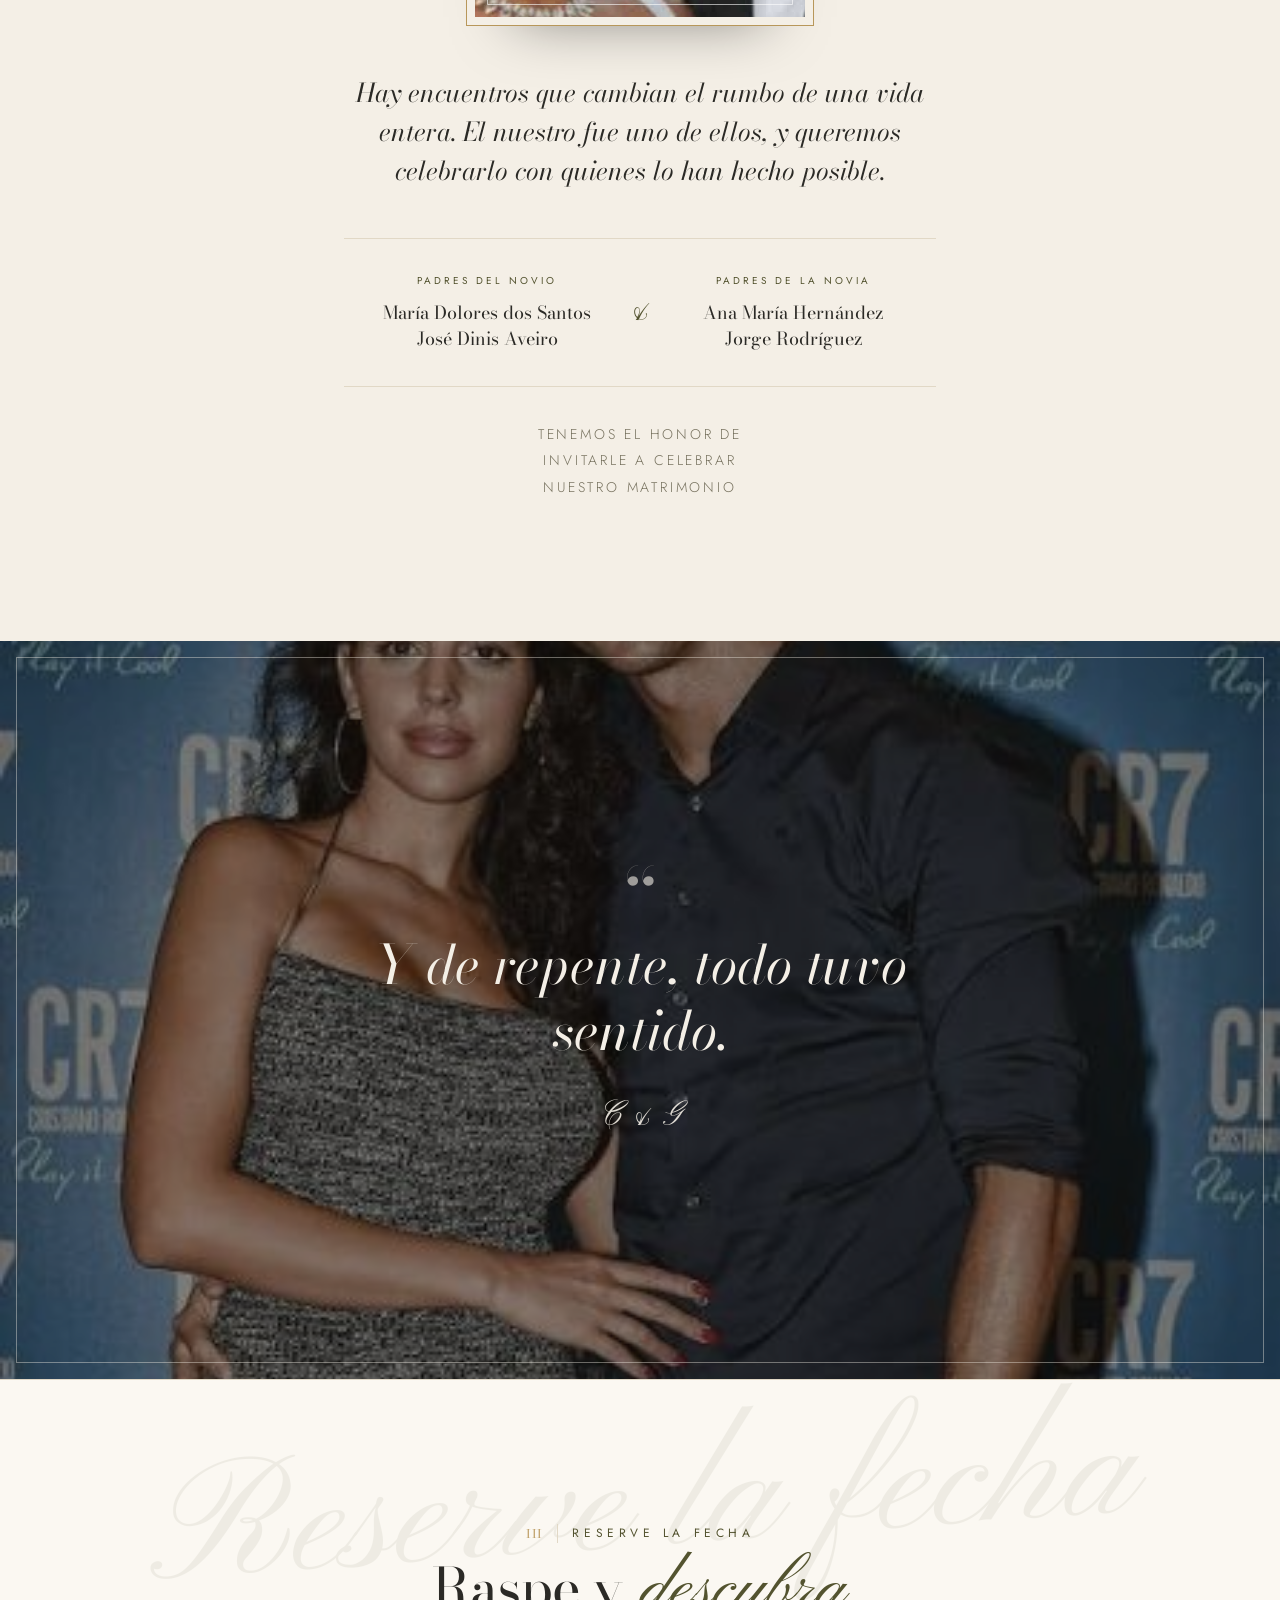
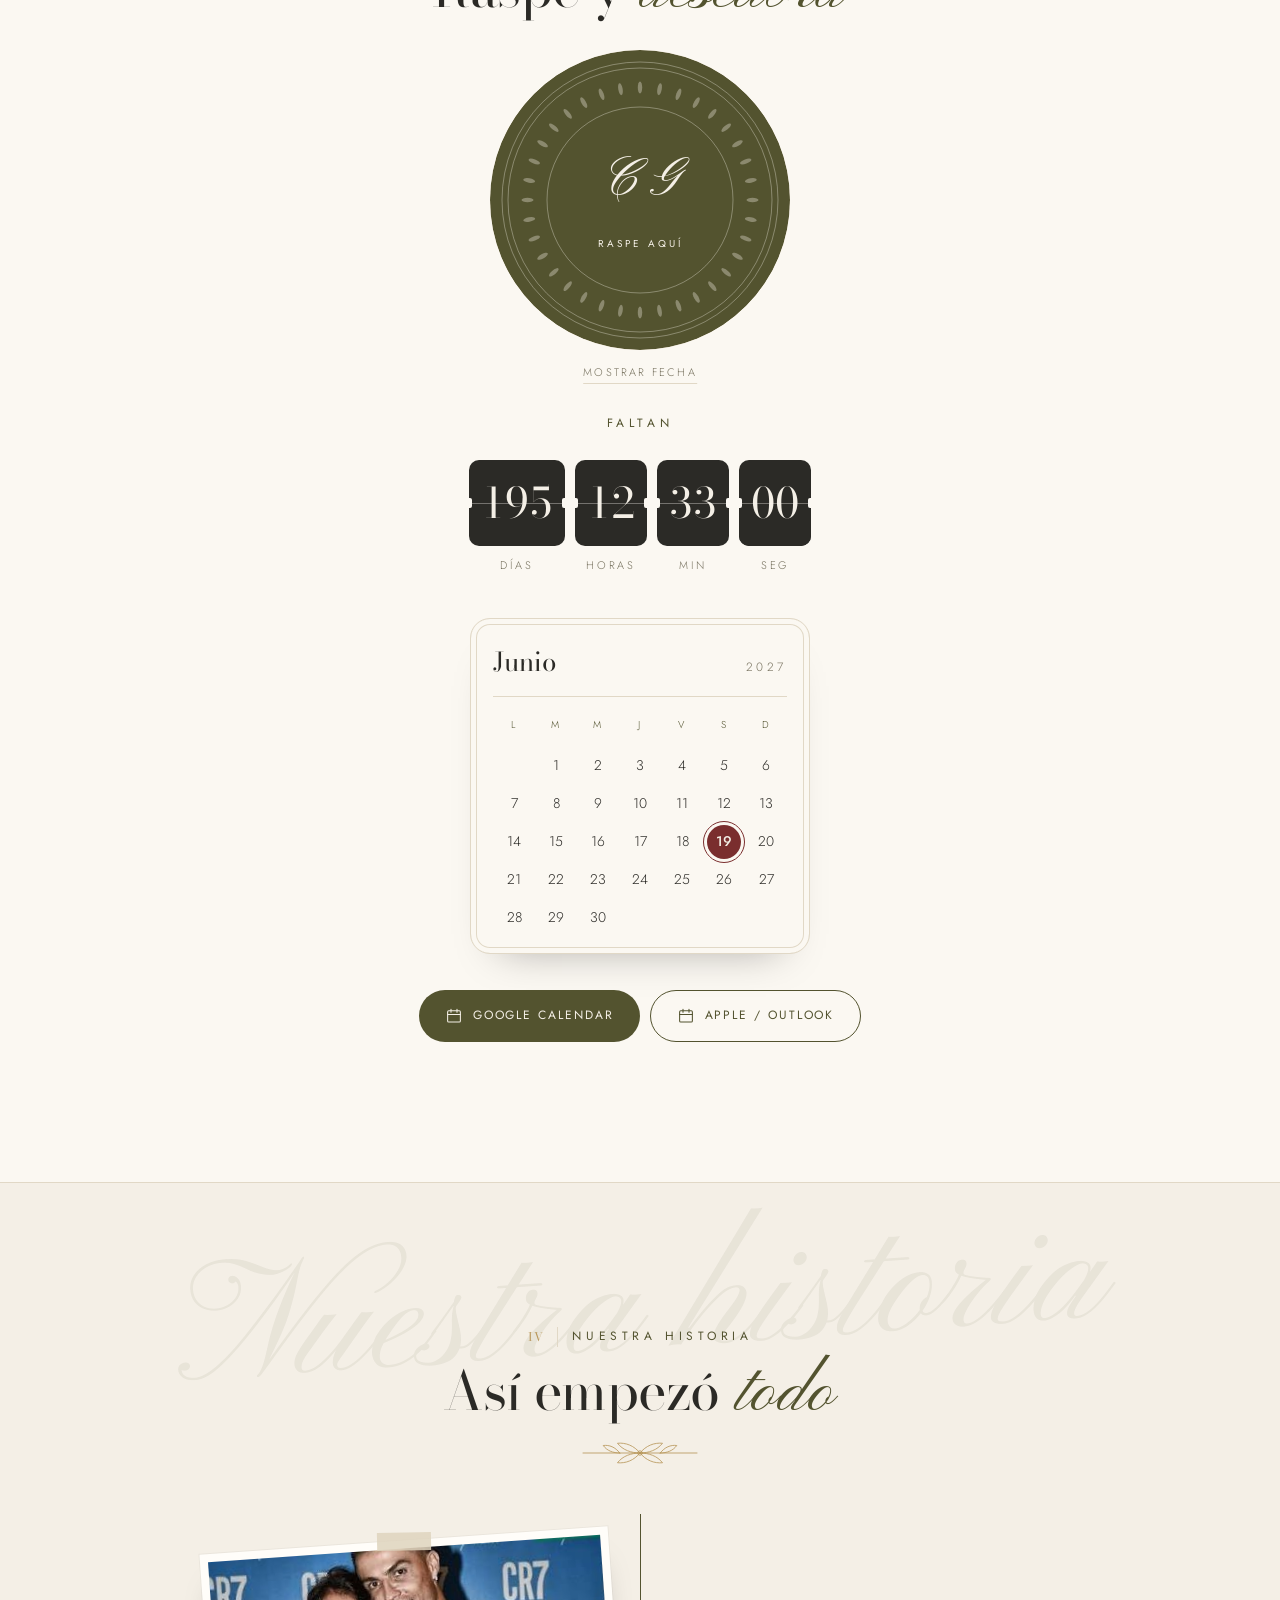
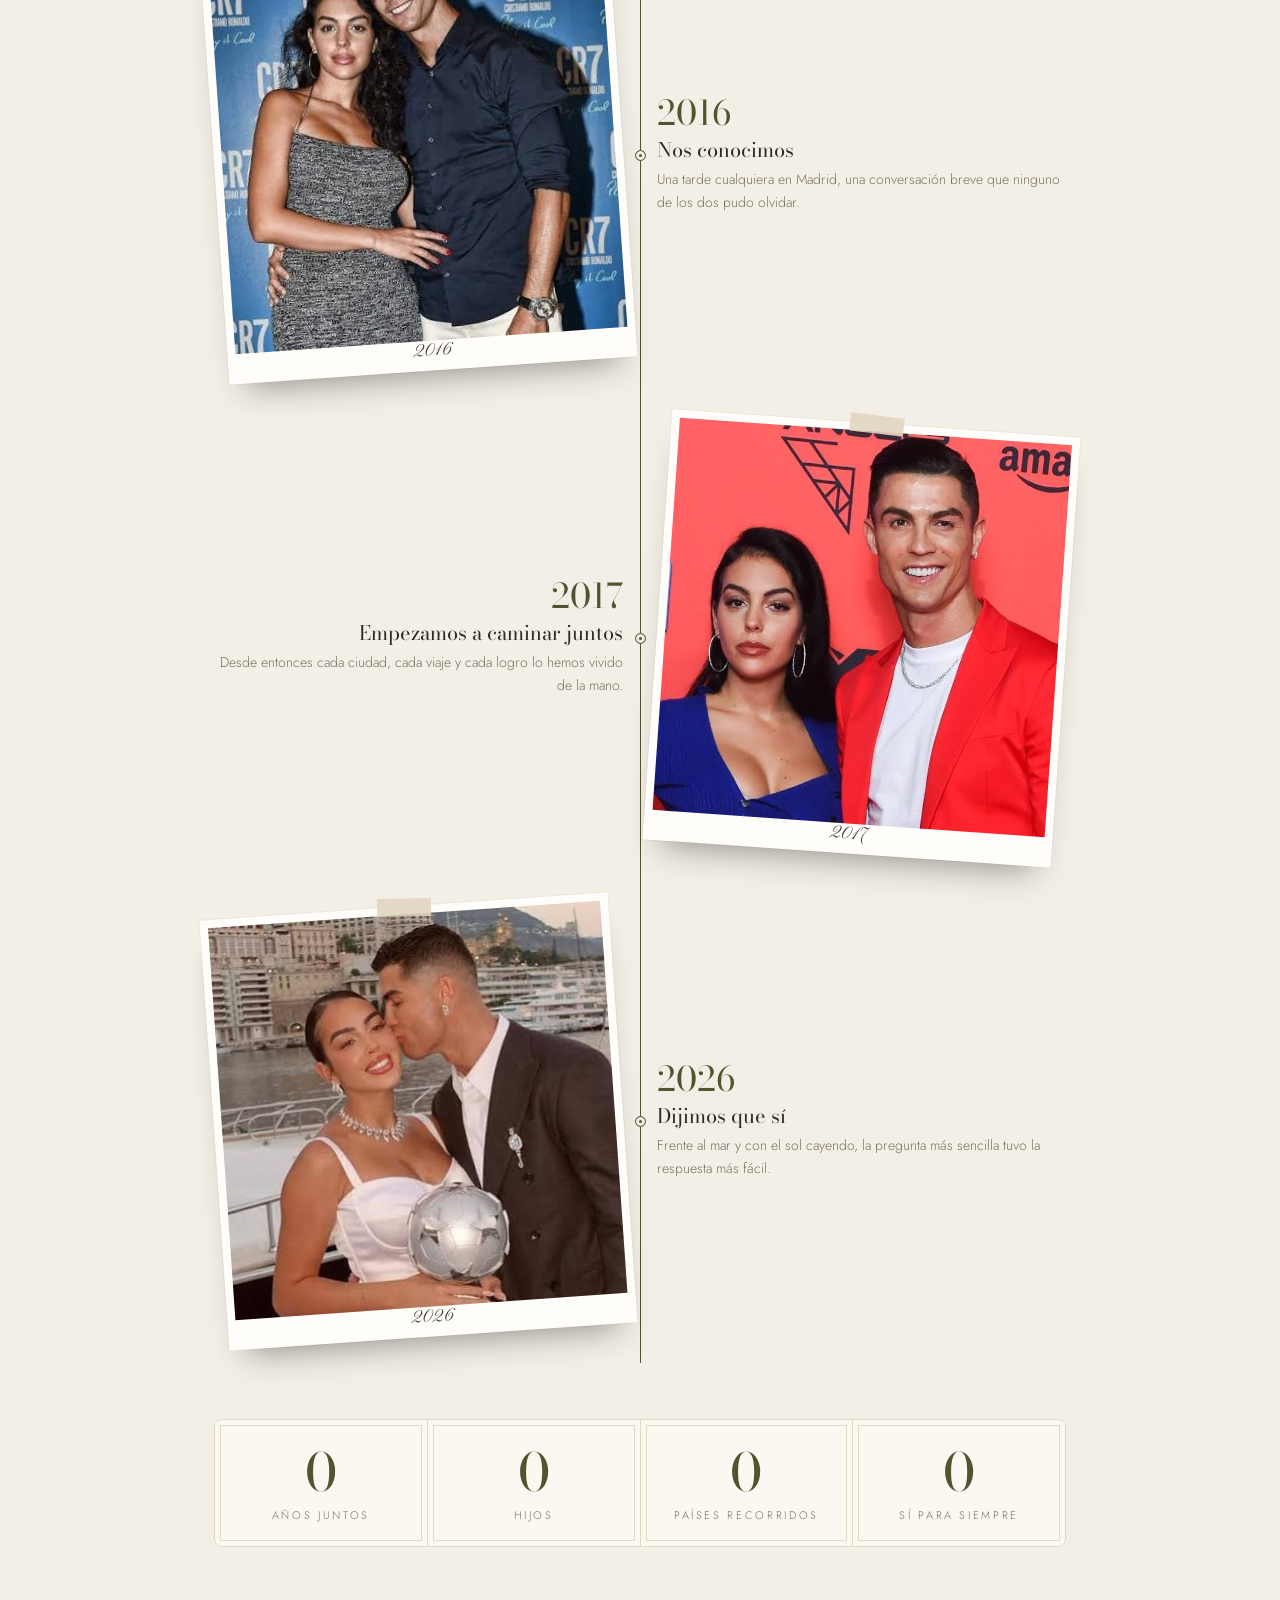
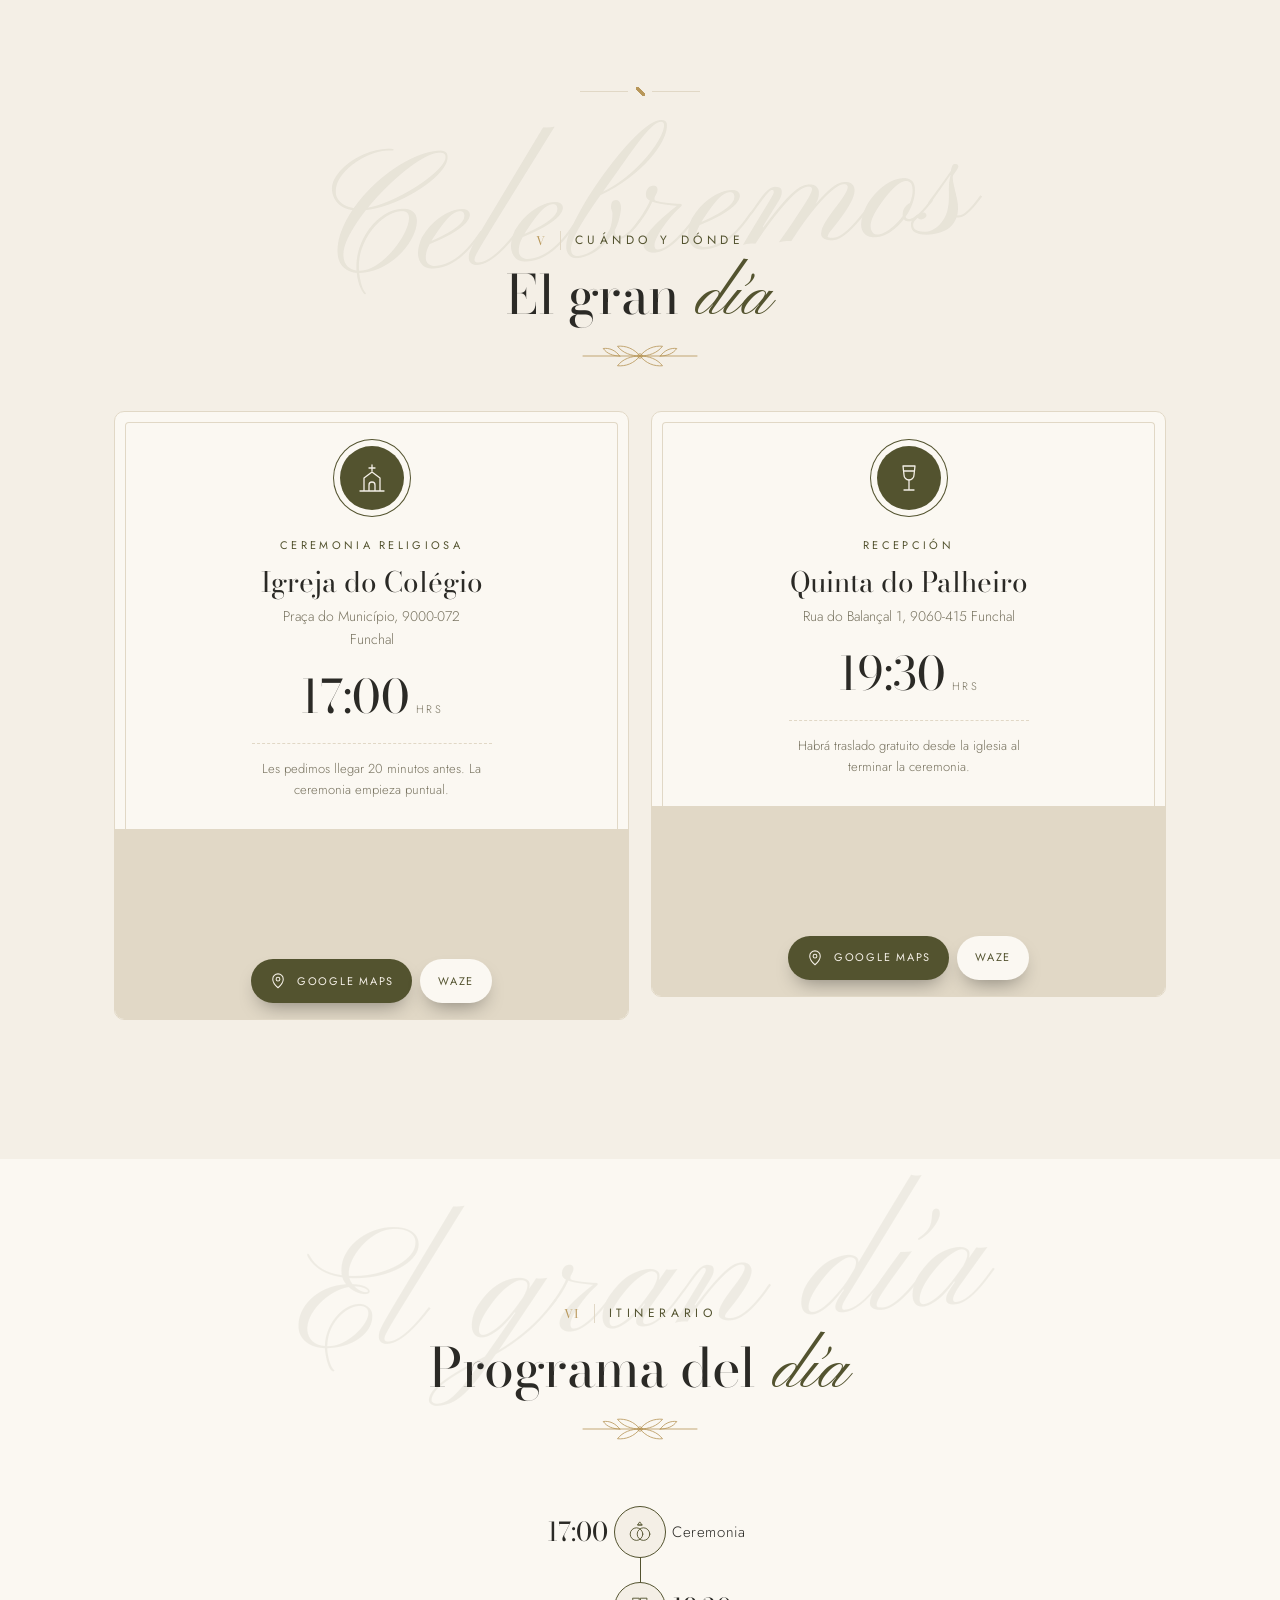
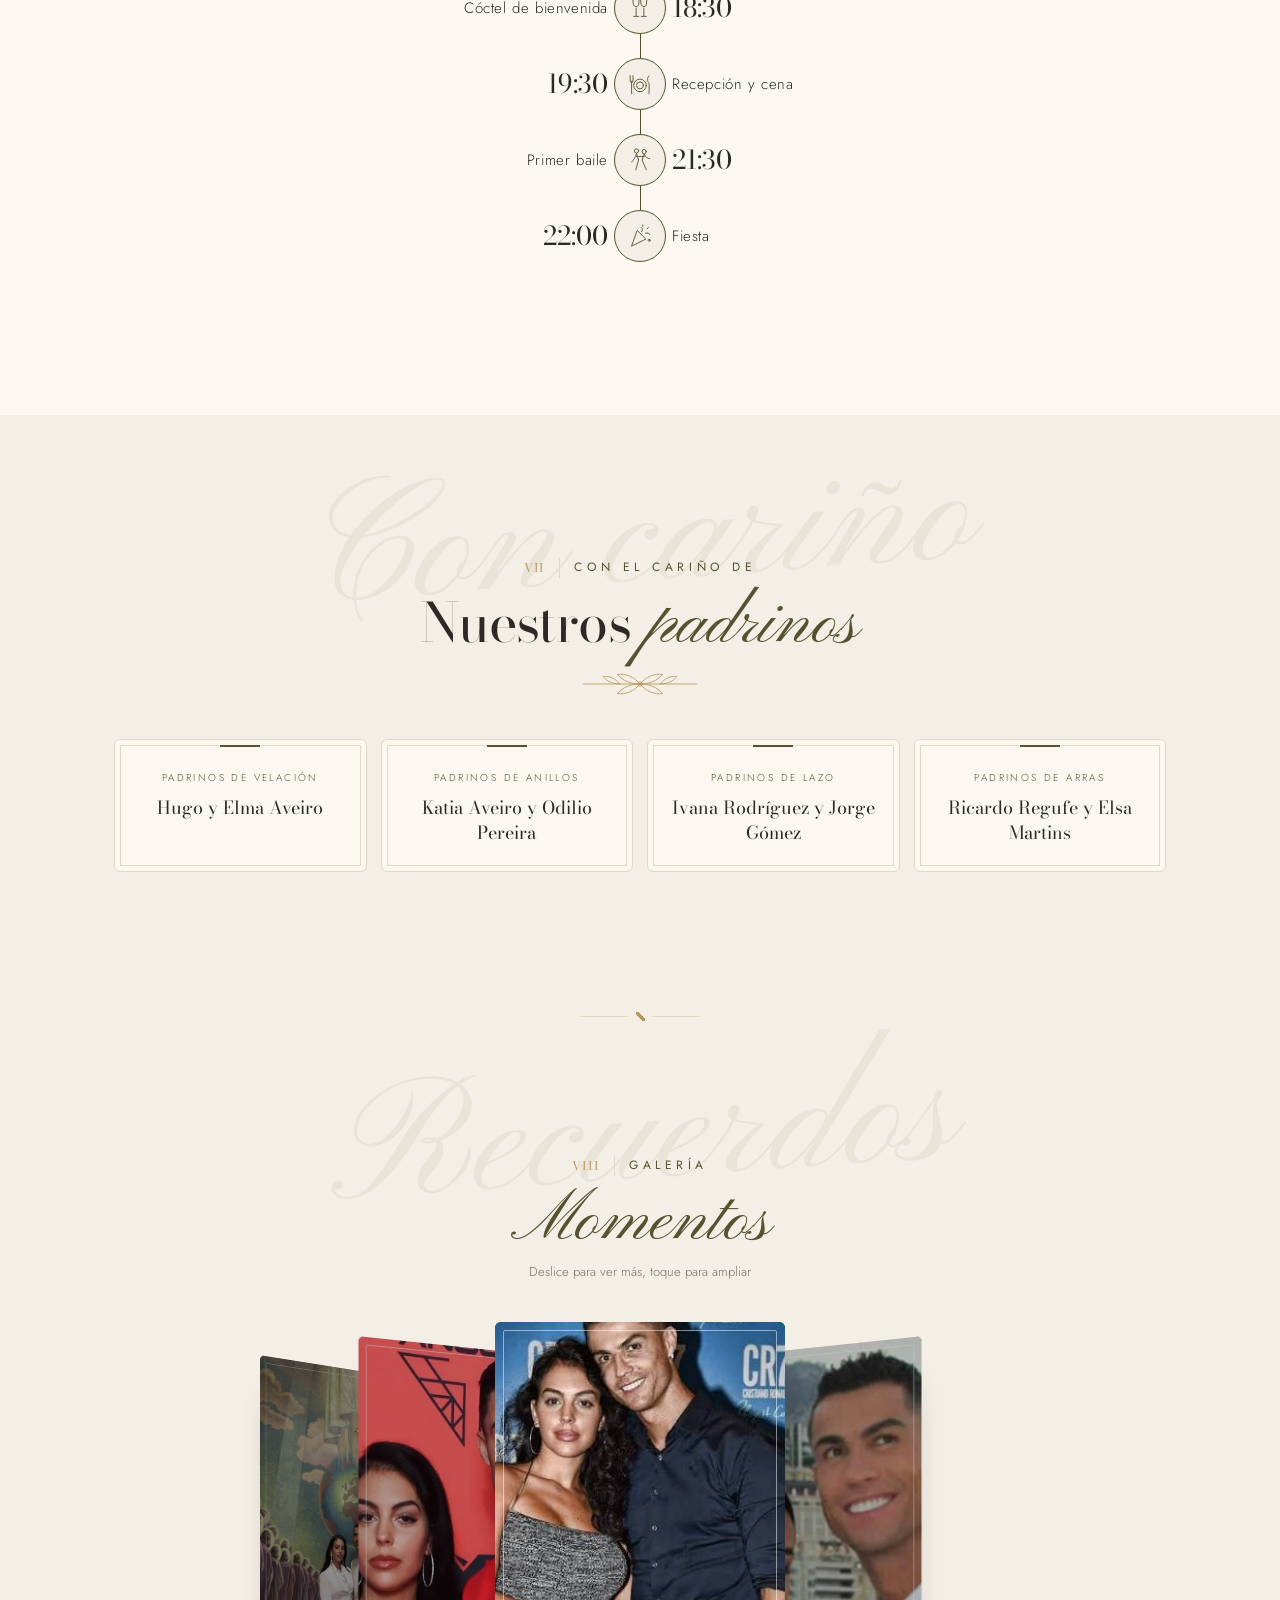
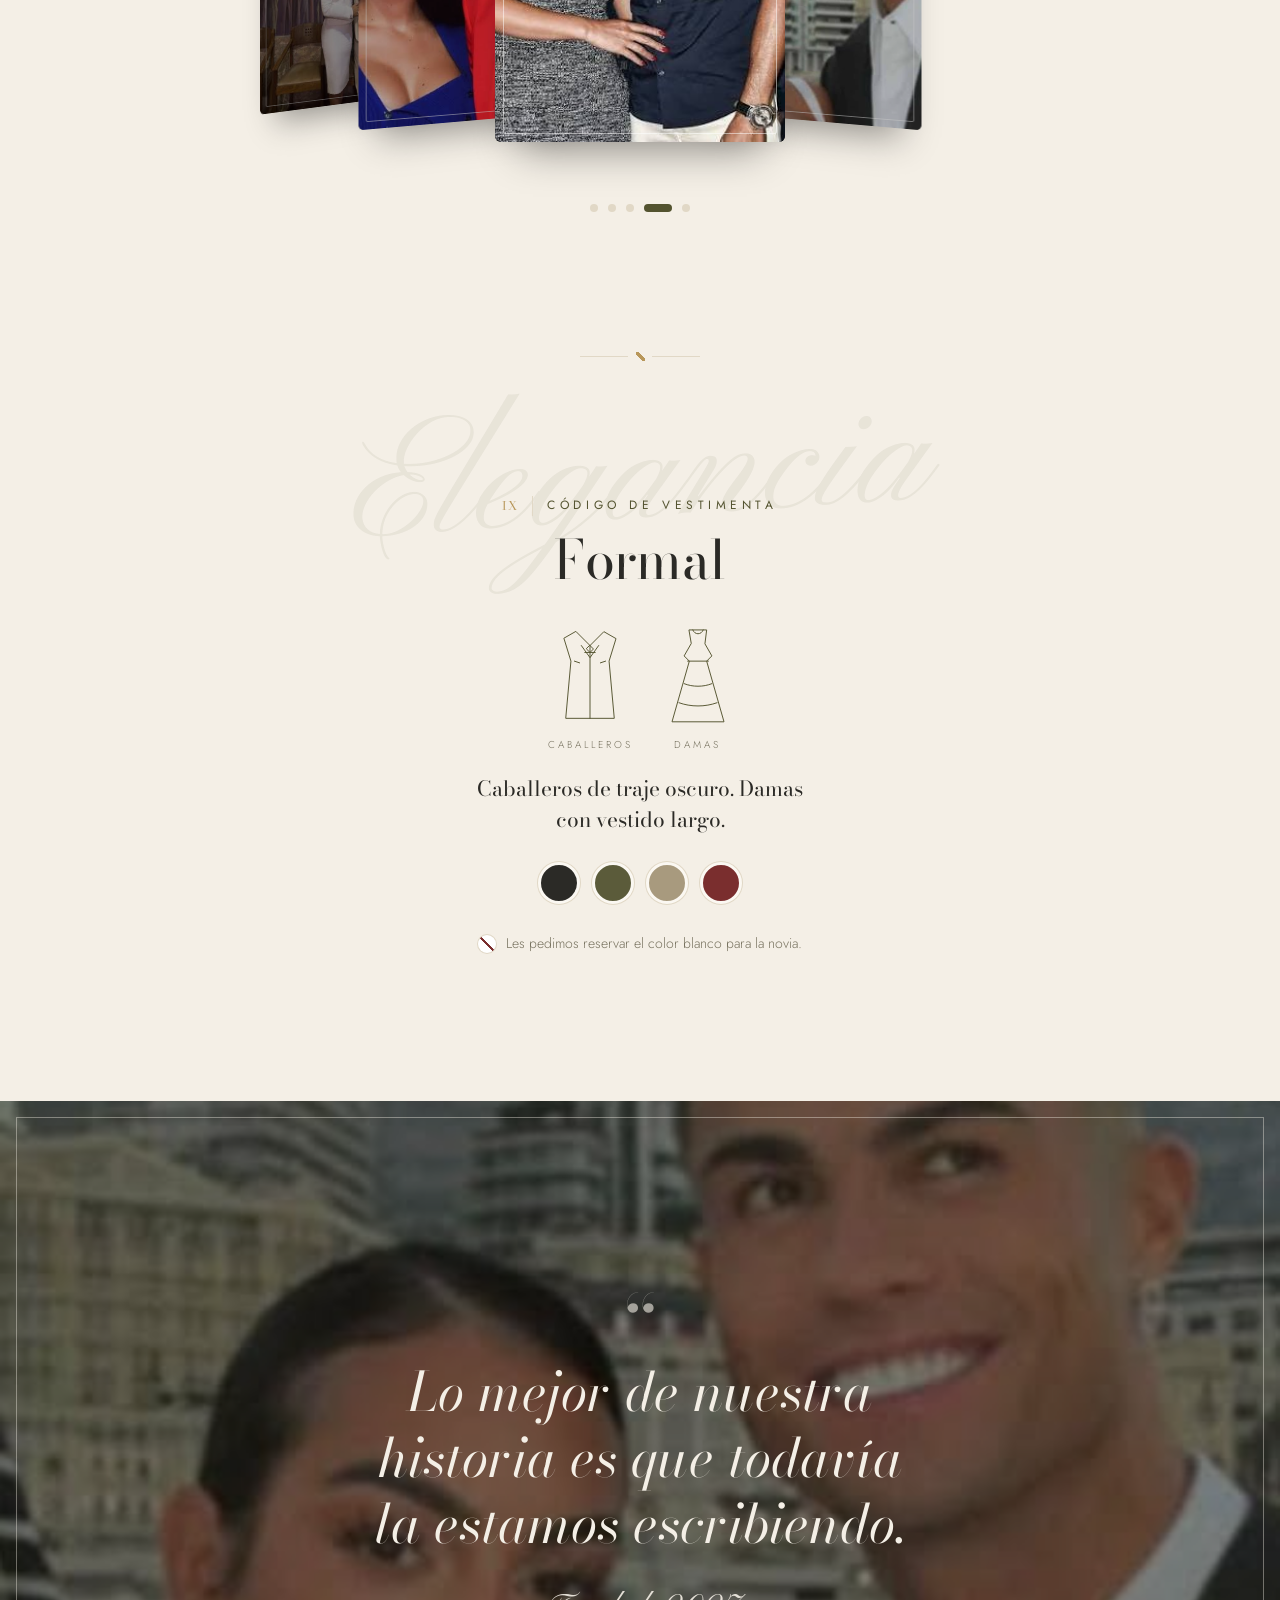
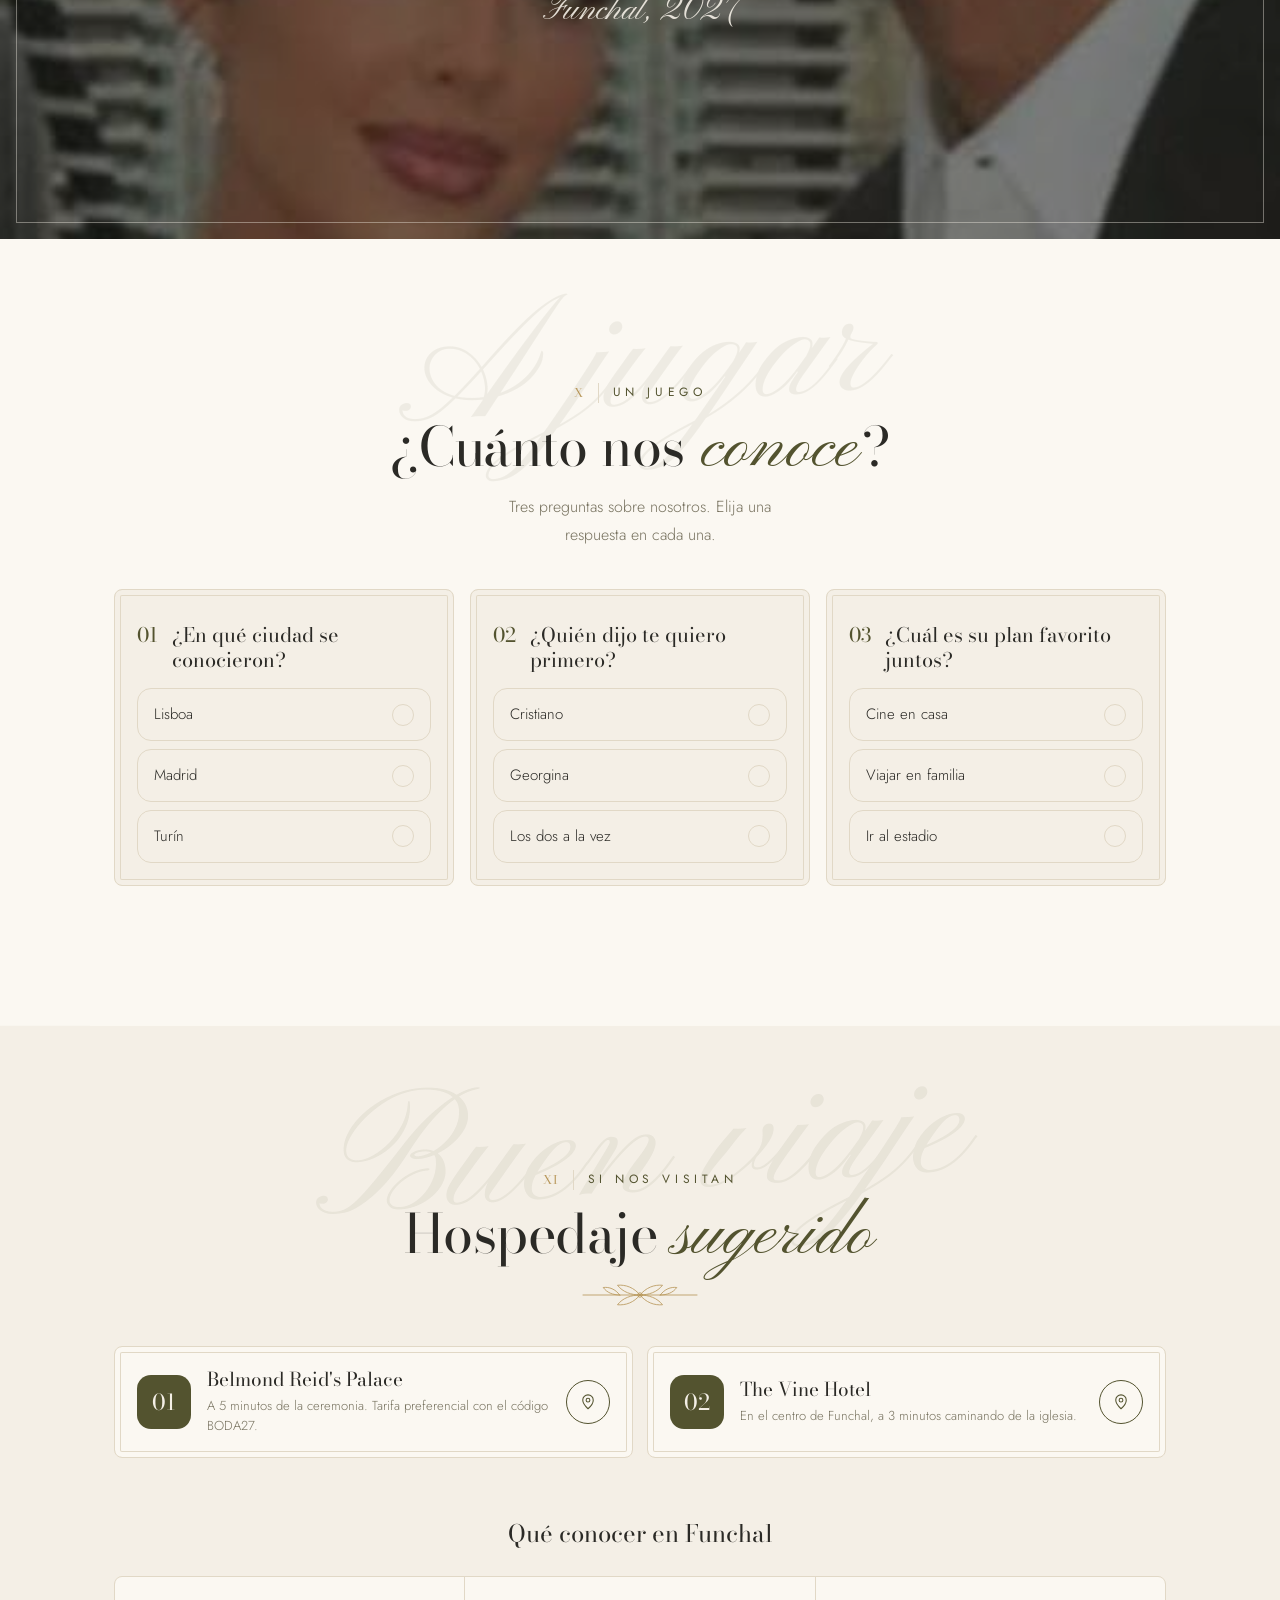
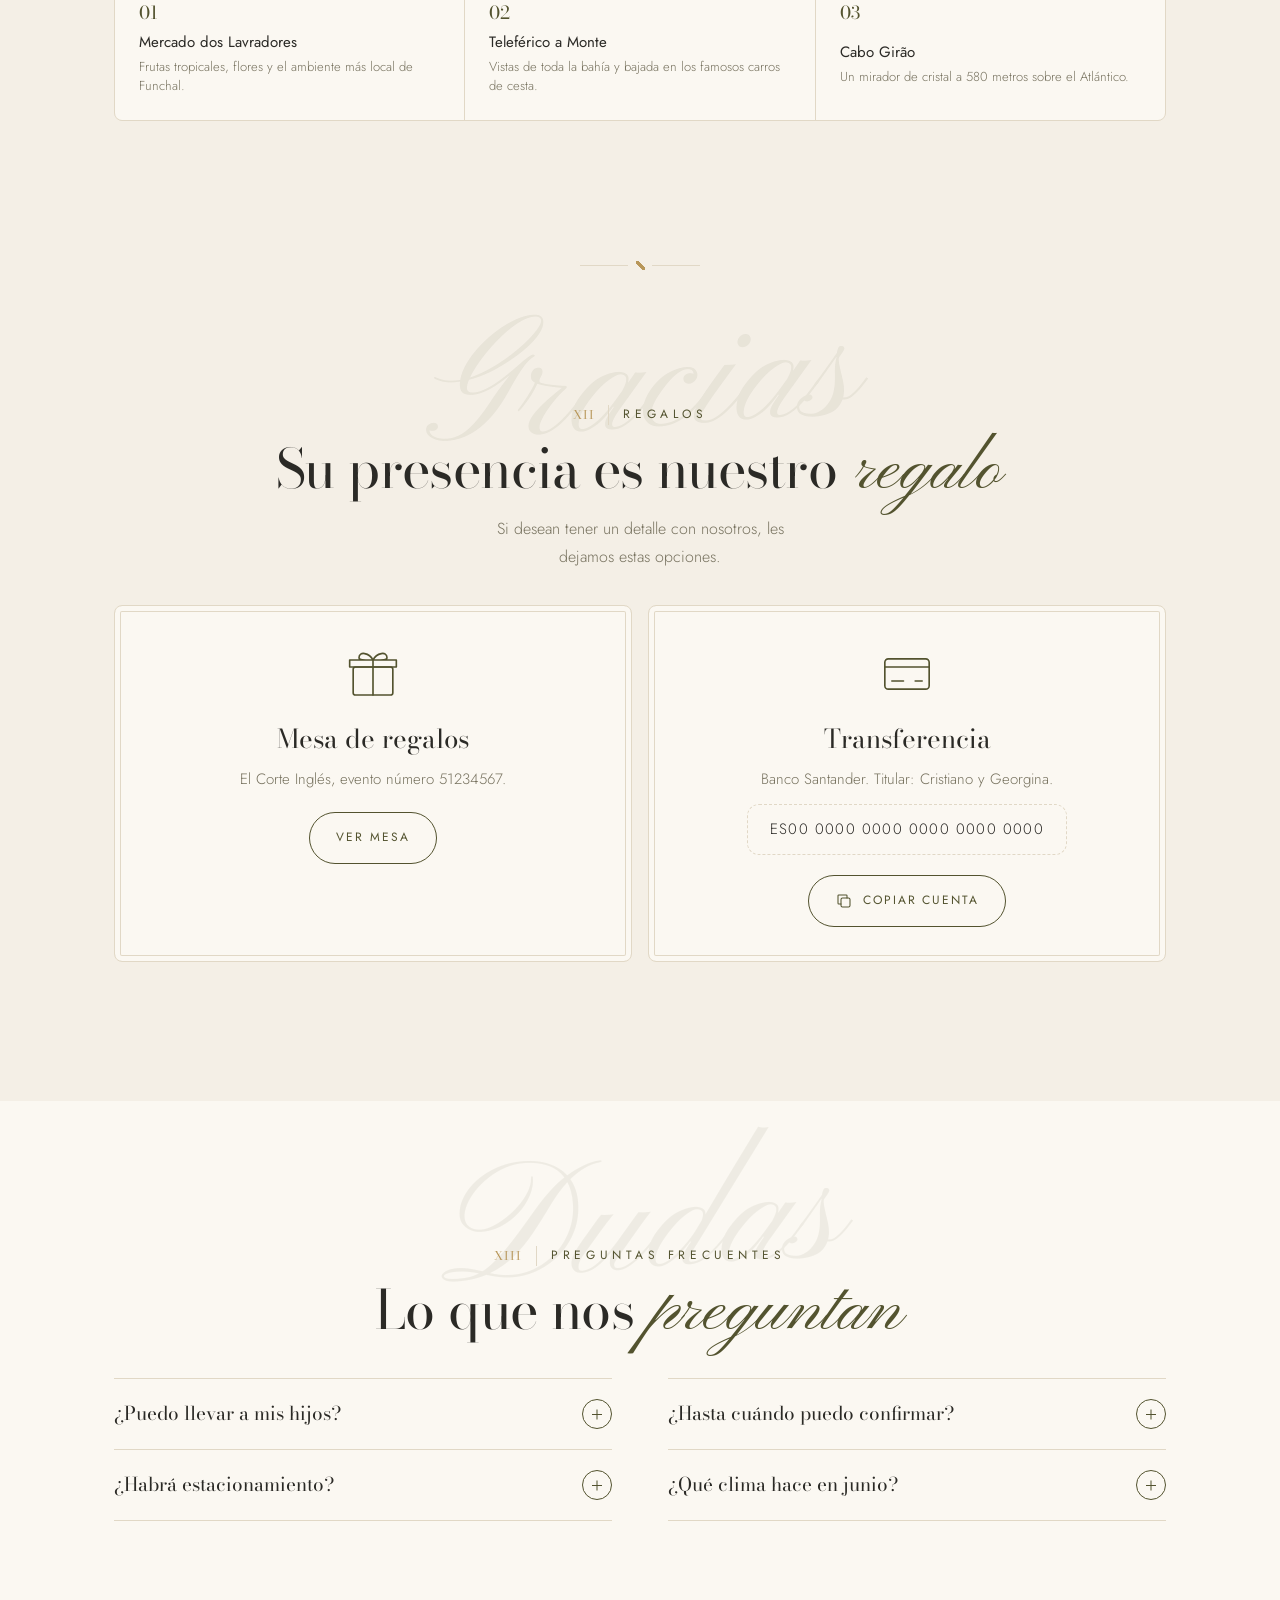
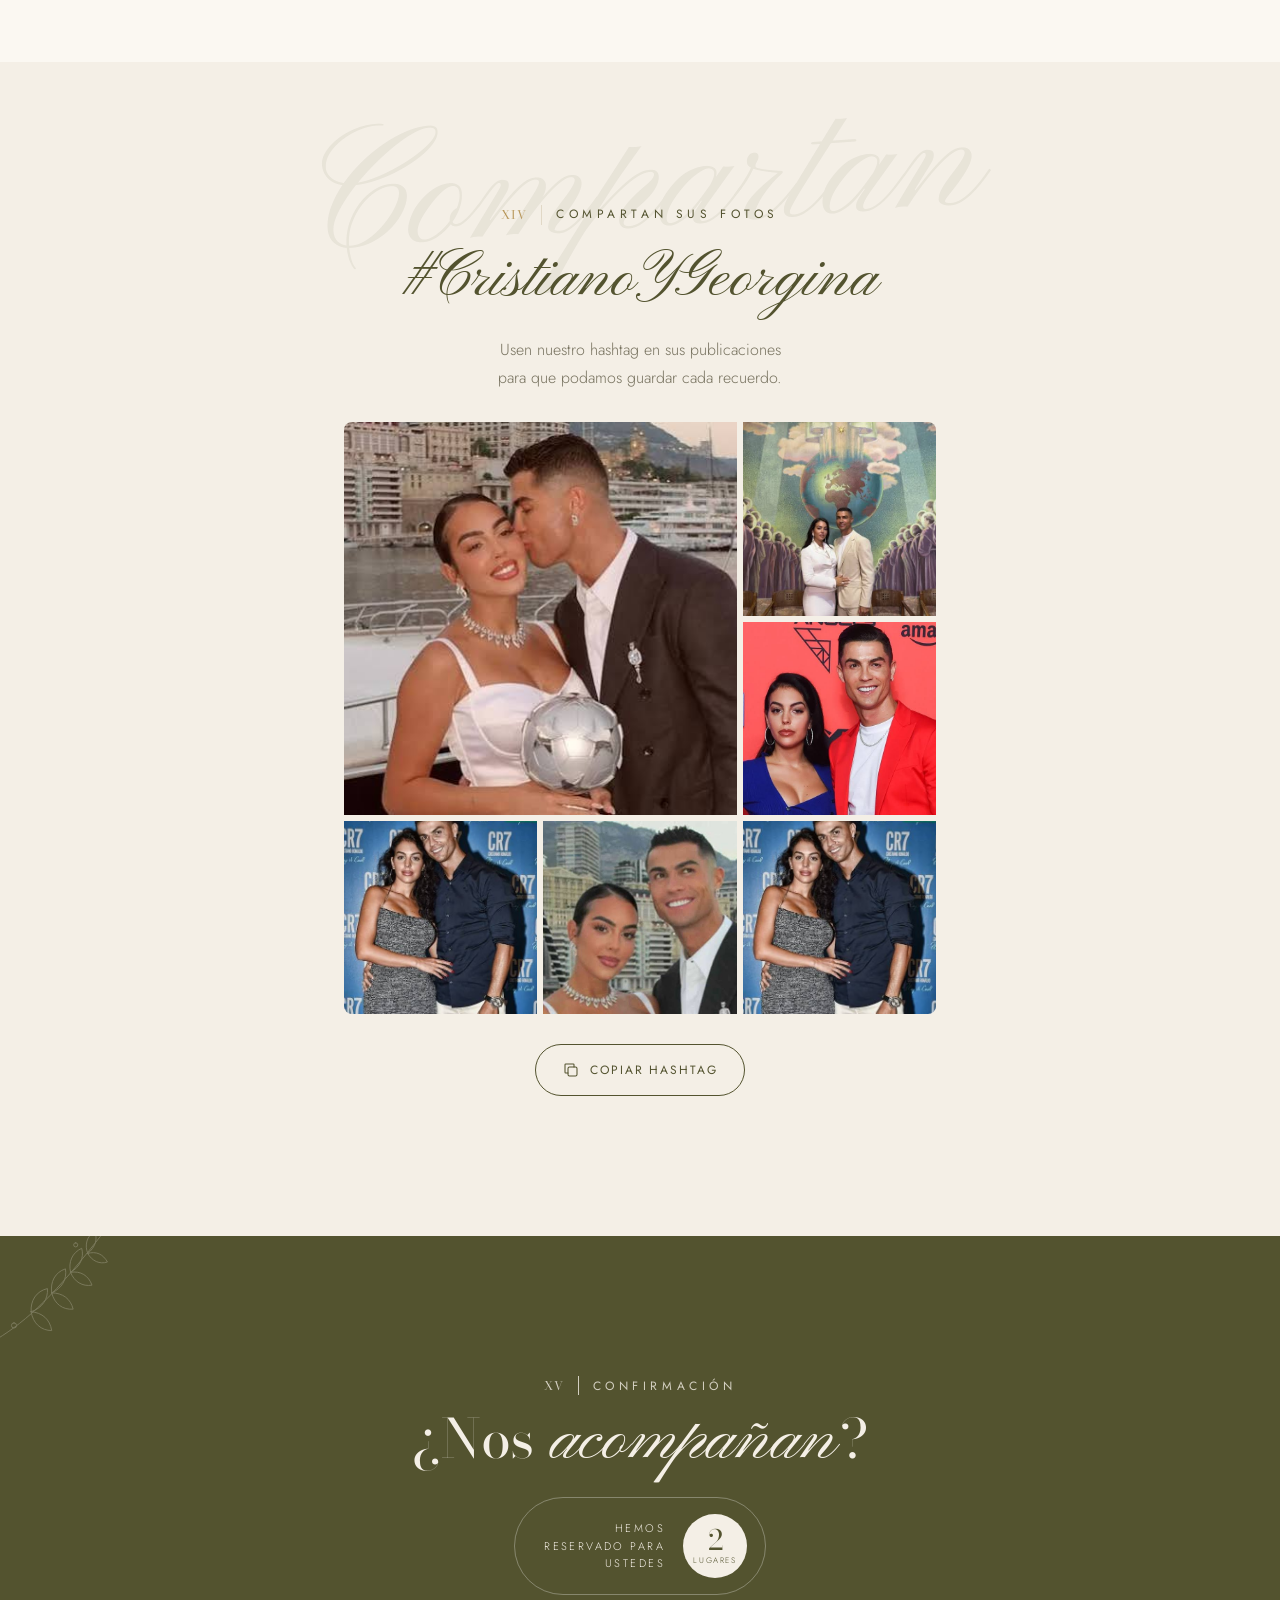
==== commit fb04e2de: "Invitación: acabados más finos y diseño responsive en todos los anchos Títulos con una palabra en ca" ====
--- a/invitacion/index.html
+++ b/invitacion/index.html
@@ -24,6 +24,16 @@
     <symbol id="i-cena" viewBox="0 0 40 40"><circle cx="20" cy="22" r="9"/><circle cx="20" cy="22" r="5"/><path d="M6 8v8a2 2 0 0 0 4 0V8M8 16v18M33 8c-3 2-3 9 0 11v15"/></symbol>
     <symbol id="i-baile" viewBox="0 0 40 40"><circle cx="15" cy="7" r="3"/><circle cx="26" cy="8" r="3"/><path d="M15 11c-2 6-4 9-7 12M15 11l3 9-4 14M26 12l-3 8 6 14M15 15l11 0M26 12c2 4 5 6 8 6"/></symbol>
     <symbol id="i-fiesta" viewBox="0 0 40 40"><path d="M8 34 16 12l12 12z"/><path d="M22 8c2 2 2 4 0 6M30 10l2-2M28 16c3-1 5 0 6 2M24 4v2"/><circle cx="33" cy="26" r="1.5"/></symbol>
+    <symbol id="wreath" viewBox="0 0 220 120"><g>
+            <path d="M30 20 C 20 60, 50 100, 110 112"/><path d="M190 20 C 200 60, 170 100, 110 112"/>
+            <path d="M28 34c-8-4-12-12-10-20 8 3 12 11 10 20Z"/><path d="M30 52c-10-2-16-9-16-18 9 2 15 9 16 18Z"/>
+            <path d="M38 70c-10 0-17-6-19-15 9 0 16 6 19 15Z"/><path d="M52 86c-10 2-18-3-22-11 9-2 17 3 22 11Z"/>
+            <path d="M70 98c-9 4-18 1-23-6 9-3 18 0 23 6Z"/><path d="M90 107c-8 5-17 4-23-2 8-4 17-3 23 2Z"/>
+            <path d="M192 34c8-4 12-12 10-20-8 3-12 11-10 20Z"/><path d="M190 52c10-2 16-9 16-18-9 2-15 9-16 18Z"/>
+            <path d="M182 70c10 0 17-6 19-15-9 0-16 6-19 15Z"/><path d="M168 86c10 2 18-3 22-11-9-2-17 3-22 11Z"/>
+            <path d="M150 98c9 4 18 1 23-6-9-3-18 0-23 6Z"/><path d="M130 107c8 5 17 4 23-2-8-4-17-3-23 2Z"/>
+            <circle cx="40" cy="28" r="2"/><circle cx="180" cy="28" r="2"/><circle cx="64" cy="80" r="2"/><circle cx="156" cy="80" r="2"/>
+          </g></symbol>
     <symbol id="i-pin" viewBox="0 0 24 24"><path d="M12 21s-7-6.2-7-11.5A7 7 0 0 1 19 9.5C19 14.8 12 21 12 21Z"/><circle cx="12" cy="9.5" r="2.5"/></symbol>
     <symbol id="i-wa" viewBox="0 0 24 24"><path d="M3.5 20.5l1.3-4A8.5 8.5 0 1 1 8 19.3z"/><path d="M9 8.5c0 3.5 2.6 6.5 6.4 6.6l1-1.6-2-1-1 .8c-1-.5-2-1.5-2.4-2.5l.8-1-1-2z"/></symbol>
     <symbol id="i-cal" viewBox="0 0 24 24"><rect x="3.5" y="5" width="17" height="15" rx="1.5"/><path d="M3.5 10h17M8 3v4M16 3v4"/></symbol>
@@ -58,6 +68,10 @@
 
   <canvas class="petals" id="petals" aria-hidden="true"></canvas>
 
+  <!-- Rotulos laterales (solo en pantallas anchas) -->
+  <p class="side side--l" aria-hidden="true"><span data-novio>Cristiano</span> &amp; <span data-novia>Georgina</span></p>
+  <p class="side side--r" aria-hidden="true"><span data-fecha-corta>19 . 06 . 2027</span> <i></i> <span data-ciudad>Funchal</span></p>
+
   <!-- Menu de secciones -->
   <button class="secbtn" id="secBtn" aria-label="Abrir menú de secciones" aria-expanded="false">
     <svg class="secbtn__ring" viewBox="0 0 48 48"><circle cx="24" cy="24" r="22"/><circle class="secbtn__progress" cx="24" cy="24" r="22"/></svg>
@@ -106,7 +120,7 @@
     <!-- III. Fecha -->
     <section class="block countdown-block" id="fecha" data-ghost="Reserve la fecha" data-sec="La fecha">
       <p class="caps"><b class="num">III</b>Reserve la fecha</p>
-      <h3 class="title">Raspe y descubra</h3>
+      <h3 class="title">Raspe y <em>descubra</em></h3>
       <div class="scratch" id="scratch">
         <div class="scratch__under">
           <span class="caps caps--sm" data-dia-semana>Sábado</span>
@@ -134,7 +148,7 @@
     <!-- IV. Historia -->
     <section class="block story" id="historia" data-ghost="Nuestra historia" data-sec="Nuestra historia">
       <p class="caps"><b class="num">IV</b>Nuestra historia</p>
-      <h3 class="title">Así empezó todo</h3>
+      <h3 class="title">Así empezó <em>todo</em></h3>
       <svg class="sprig sprig--sm draw"><use href="#sprig"/></svg>
       <div class="story__list" id="storyList"><span class="story__line"><i></i></span></div>
       <div class="figures" id="figures"></div>
@@ -143,7 +157,7 @@
     <!-- V. Eventos -->
     <section class="block events" id="lugares" data-ghost="Celebremos" data-sec="Cuándo y dónde">
       <p class="caps"><b class="num">V</b>Cuándo y dónde</p>
-      <h3 class="title">El gran día</h3>
+      <h3 class="title">El gran <em>día</em></h3>
       <svg class="sprig sprig--sm draw"><use href="#sprig"/></svg>
       <div class="events__list" id="events"></div>
     </section>
@@ -151,7 +165,7 @@
     <!-- VI. Itinerario -->
     <section class="block timeline-block" id="programa" data-ghost="El gran día" data-sec="Programa">
       <p class="caps"><b class="num">VI</b>Itinerario</p>
-      <h3 class="title">Programa del día</h3>
+      <h3 class="title">Programa del <em>día</em></h3>
       <svg class="sprig sprig--sm draw"><use href="#sprig"/></svg>
       <div class="timeline" id="timeline"><span class="timeline__line"><i></i></span></div>
     </section>
@@ -159,7 +173,7 @@
     <!-- VII. Padrinos -->
     <section class="block sponsors" id="padrinos" data-ghost="Con cariño" data-sec="Padrinos">
       <p class="caps"><b class="num">VII</b>Con el cariño de</p>
-      <h3 class="title">Nuestros padrinos</h3>
+      <h3 class="title">Nuestros <em>padrinos</em></h3>
       <svg class="sprig sprig--sm draw"><use href="#sprig"/></svg>
       <div class="sponsors__grid" id="sponsors"></div>
     </section>
@@ -167,7 +181,7 @@
     <!-- VIII. Galeria -->
     <section class="block gallery" id="galeria" data-ghost="Recuerdos" data-sec="Galería">
       <p class="caps"><b class="num">VIII</b>Galería</p>
-      <h3 class="title">Momentos</h3>
+      <h3 class="title"><em>Momentos</em></h3>
       <p class="gallery__hint">Deslice para ver más, toque para ampliar</p>
       <div class="coverflow" id="coverflow"></div>
       <div class="dots" id="dots"></div>
@@ -197,7 +211,7 @@
     <!-- X. Trivia -->
     <section class="block trivia" id="trivia" data-ghost="A jugar" data-sec="Trivia">
       <p class="caps"><b class="num">X</b>Un juego</p>
-      <h3 class="title">¿Cuánto nos conoce?</h3>
+      <h3 class="title">¿Cuánto nos <em>conoce</em>?</h3>
       <p class="lead">Tres preguntas sobre nosotros. Elija una respuesta en cada una.</p>
       <div class="quiz" id="quiz"></div>
     </section>
@@ -205,7 +219,7 @@
     <!-- XI. Viaje -->
     <section class="block stay" id="viaje" data-ghost="Buen viaje" data-sec="Hospedaje">
       <p class="caps"><b class="num">XI</b>Si nos visitan</p>
-      <h3 class="title">Hospedaje sugerido</h3>
+      <h3 class="title">Hospedaje <em>sugerido</em></h3>
       <svg class="sprig sprig--sm draw"><use href="#sprig"/></svg>
       <div class="stay__list" id="stay"></div>
       <h4 class="subtitle">Qué conocer en <span data-ciudad-corta>Funchal</span></h4>
@@ -215,7 +229,7 @@
     <!-- XII. Regalos -->
     <section class="block gifts" id="regalos" data-ghost="Gracias" data-sec="Regalos">
       <p class="caps"><b class="num">XII</b>Regalos</p>
-      <h3 class="title">Su presencia es nuestro regalo</h3>
+      <h3 class="title">Su presencia es nuestro <em>regalo</em></h3>
       <p class="lead">Si desean tener un detalle con nosotros, les dejamos estas opciones.</p>
       <div class="gifts__list" id="gifts"></div>
     </section>
@@ -223,7 +237,7 @@
     <!-- XIII. Preguntas -->
     <section class="block faq" id="preguntas" data-ghost="Dudas" data-sec="Preguntas">
       <p class="caps"><b class="num">XIII</b>Preguntas frecuentes</p>
-      <h3 class="title">Lo que nos preguntan</h3>
+      <h3 class="title">Lo que nos <em>preguntan</em></h3>
       <div class="faq__list" id="faq"></div>
     </section>
 
@@ -241,7 +255,7 @@
       <svg class="corner corner--rsvp-l"><use href="#branch"/></svg>
       <svg class="corner corner--rsvp-r"><use href="#branch"/></svg>
       <p class="caps caps--light"><b class="num">XV</b>Confirmación</p>
-      <h3 class="title">¿Nos acompañan?</h3>
+      <h3 class="title">¿Nos <em>acompañan</em>?</h3>
       <div class="pass">
         <span class="pass__label" data-guest-line>Hemos reservado para ustedes</span>
         <span class="pass__num"><b data-pases>2</b><small data-pases-label>Lugares</small></span>
@@ -290,7 +304,7 @@
 
     <footer class="end">
       <svg class="corner corner--end"><use href="#branch"/></svg>
-      <div class="end__mono"><span data-ini="0">C</span><i>&amp;</i><span data-ini="1">G</span></div>
+      <div class="end__mono"><svg class="end__wreath" viewBox="0 0 220 120" aria-hidden="true"><use href="#wreath"/></svg><span data-ini="0">C</span><i>&amp;</i><span data-ini="1">G</span></div>
       <p class="end__thanks">Gracias por ser parte de nuestra historia</p>
       <p class="end__days" id="endDays">Nos vemos pronto</p>
       <a class="end__credit" href="../index.html">Invitación creada con <span data-marca>Nupcia</span></a>
--- a/assets/css/invitacion.css
+++ b/assets/css/invitacion.css
@@ -370,7 +370,7 @@
 
 /* Hashtag */
 .social { padding-top: 40px; }
-.social__tag { font-family: var(--script); font-size: clamp(40px, 11vw, 60px); color: var(--accent); margin: 14px 0 0; line-height: 1.2; word-break: break-word; }
+.social__tag { font-family: var(--script); font-size: clamp(30px, 9.6vw, 64px); color: var(--accent); margin: 14px 0 0; line-height: 1.2; word-break: break-word; }
 .social .btn { margin-top: 26px; }
 
 /* RSVP */
@@ -543,6 +543,74 @@
   opacity: 0; pointer-events: none; transition: opacity .4s, transform .5s var(--ease);
 }
 .toast.is-on { opacity: 1; transform: translate(-50%, 0); }
+
+/* ================= ACABADOS ================= */
+/* Titulos con una palabra en caligrafia */
+.title { font-size: clamp(34px, 9.4vw, 54px); letter-spacing: -.01em; line-height: 1.04; }
+.title em { font-family: var(--script); font-style: normal; font-weight: 400; color: var(--accent); font-size: 1.3em; line-height: .7; letter-spacing: 0; padding: 0 .04em; }
+.rsvp .title em, .thanks .title em { color: inherit; }
+.block > .caps:first-child { display: inline-flex; align-items: center; }
+.num { color: var(--gold); border-right-color: var(--line); }
+.rsvp .num { color: inherit; border-right-color: currentColor; }
+.lead { line-height: 1.75; }
+.block { padding: clamp(88px, 15vw, 140px) 24px; }
+
+/* Ornamentos en dorado */
+.sprig, .end__wreath, .corner { color: var(--gold); }
+.rsvp .corner { color: var(--accent-ink); }
+.events::after, .gallery::after, .dress::after, .gifts::after {
+  background:
+    linear-gradient(var(--line), var(--line)) left center / 48px 1px no-repeat,
+    linear-gradient(var(--line), var(--line)) right center / 48px 1px no-repeat,
+    linear-gradient(45deg, transparent 38%, var(--gold) 38% 62%, transparent 62%) center / 9px 9px no-repeat;
+}
+
+/* Tarjetas como papeleria: filo interior */
+.sponsor, .gift, .hotel, .q, .figure, .calendar {
+  box-shadow: inset 0 0 0 5px var(--paper), inset 0 0 0 6px var(--line);
+}
+.calendar { background: var(--paper); box-shadow: inset 0 0 0 5px var(--paper), inset 0 0 0 6px var(--line), 0 24px 40px -30px rgba(0,0,0,.35); }
+.sponsor { padding: 30px 16px 26px; border-radius: 6px; }
+.sponsor::before { top: 5px; }
+.sponsor p { font-size: 18px; }
+.gift { border-radius: 8px; padding: 40px 26px 34px; }
+.hotel { border-radius: 8px; padding: 22px; }
+.q { border-radius: 8px; padding: 28px 22px 22px; }
+.event { border-radius: 10px; }
+.event__body::before { border-radius: 4px 4px 0 0; border-color: var(--line); }
+.figures { border-radius: 8px; }
+.tips { border-radius: 8px; }
+.trivia .q { box-shadow: inset 0 0 0 5px var(--bg), inset 0 0 0 6px var(--line); }
+
+/* Fotos */
+.chapter__photo { box-shadow: 0 22px 34px -18px rgba(0, 0, 0, .4), 0 0 0 1px rgba(0,0,0,.04); }
+.arch { box-shadow: 0 0 0 8px var(--bg), 0 0 0 9px var(--gold), 0 40px 60px -40px rgba(0,0,0,.5); }
+.insta { grid-template-columns: repeat(3, 1fr); grid-auto-rows: 1fr; border-radius: 8px; gap: 6px; }
+.insta span:first-child { grid-column: span 2; grid-row: span 2; }
+.insta span { aspect-ratio: auto; min-height: 0; }
+.insta span::before { content: ""; display: block; padding-top: 100%; }
+.insta img { position: absolute; inset: 0; }
+.cf-item { border-radius: 6px; }
+.cf-item::after { border-radius: 2px; inset: 8px; }
+
+/* Portada */
+.cover__names { font-size: clamp(60px, 18vw, 120px); }
+.cover__date { gap: 14px; }
+.cover__date span { min-width: 0; padding: 8px 4px; font-size: 11px; }
+.cover__date b { font-size: clamp(44px, 12vw, 60px); }
+.cover__guest { font-size: 17px; }
+
+/* Final */
+.end__mono { position: relative; width: 220px; height: 130px; margin: 0 auto; }
+.end__wreath { position: absolute; inset: 0; width: 100%; height: 100%; stroke-width: 1; }
+.end__mono span, .end__mono i { position: relative; top: -8px; }
+
+/* Rotulos laterales */
+.side { display: none; }
+
+/* Musica compacta en celular mientras suena */
+.music { transition: padding .5s var(--ease), gap .5s var(--ease); }
+.music__text, .music__eq { transition: opacity .4s, max-width .5s var(--ease); max-width: 200px; overflow: hidden; }
 
 @media (min-width: 900px) {
   .cover__media img { object-position: 50% 30%; }
@@ -584,6 +652,34 @@
   .secmenu li { break-inside: avoid; }
   .cf-item { width: 290px; height: 420px; margin-left: -145px; }
 }
+@media (min-width: 700px) and (max-width: 899px) {
+  :root { --w: 640px; }
+  .events, .gifts, .stay, .sponsors { max-width: 860px; }
+  .events__list, .gifts__list, .stay__list { grid-template-columns: 1fr 1fr; align-items: start; }
+  .sponsors__grid { grid-template-columns: repeat(4, 1fr); }
+  .tips { grid-template-columns: repeat(3, 1fr); }
+  .tip { grid-template-columns: 1fr; gap: 6px; }
+  .figures { grid-template-columns: repeat(4, 1fr); }
+}
+@media (min-width: 1180px) {
+  .side { display: flex; align-items: center; gap: 14px; position: fixed; top: 50%; z-index: 5; margin: 0; font-size: 10px; letter-spacing: .4em; text-transform: uppercase; color: var(--muted); white-space: nowrap; pointer-events: none; opacity: 0; transition: opacity .8s; }
+  body.is-open .side { opacity: 1; }
+  .side--l { left: 28px; transform: translate(-50%, -50%) rotate(-90deg); transform-origin: center; margin-left: 6px; }
+  .side--r { right: 28px; transform: translate(50%, -50%) rotate(90deg); margin-right: 6px; }
+  .side i { width: 30px; height: 1px; background: var(--gold); }
+}
+@media (max-width: 599px) {
+  .music:not(.is-paused) { padding: 6px; gap: 0; }
+  .music:not(.is-paused) .music__text, .music:not(.is-paused) .music__eq { max-width: 0; opacity: 0; margin: 0; }
+}
+@media (max-width: 420px) {
+  .parents { grid-template-columns: 1fr; gap: 34px; }
+  .parents::before { top: 50%; }
+  .hotel { grid-template-columns: 44px 1fr auto; gap: 12px; padding: 18px 16px; }
+  .hotel__icon { width: 44px; height: 44px; font-size: 18px; }
+  .pass { flex-direction: column; gap: 12px; border-radius: 24px; padding: 18px 22px; }
+  .pass__label { text-align: center; }
+}
 @media (max-width: 400px) {
   .cd__card { width: 64px; height: 78px; font-size: 36px; }
   .cd__top, .cd__flip-front { line-height: 78px; }
@@ -594,6 +690,25 @@
   .chapter { gap: 20px; }
   .titem__time { font-size: 22px; }
 }
+@media (max-width: 380px) {
+  .block { padding-left: 18px; padding-right: 18px; }
+  .chapter { grid-template-columns: 1fr; gap: 18px; padding: 30px 0; text-align: center; }
+  .chapter .chapter__photo, .chapter:nth-child(odd) .chapter__photo { order: 0; width: 72%; margin: 0 auto; }
+  .chapter .chapter__text, .chapter:nth-child(odd) .chapter__text { text-align: center; background: var(--bg); position: relative; z-index: 1; padding: 6px 0; }
+  .chapter::after { display: none; }
+  .sponsors__grid { grid-template-columns: 1fr; }
+  .cd__card { width: 56px; height: 70px; font-size: 30px; }
+  .cd__top, .cd__flip-front { line-height: 70px; }
+  .cd__card::before { box-shadow: 56px 0 0 var(--paper); }
+  .cd__card.is-wide { width: 70px; }
+  .cd__card.is-wide::before { box-shadow: 70px 0 0 var(--paper); }
+  .countdown { gap: 6px; }
+  .cover__date { gap: 10px; }
+  .cover__date span { font-size: 10px; letter-spacing: .2em; }
+  .toggle b { font-size: 13px; padding: 13px 6px; }
+  .event__map .event__links .btn { padding: 0 14px; }
+  .q__head h4 { font-size: 18px; }
+}
 @media (max-height: 640px) {
   .monogram { transform: scale(.8); margin: -10px 0; }
   .entrance__btn { margin-top: 26px; width: 88px; height: 88px; }
